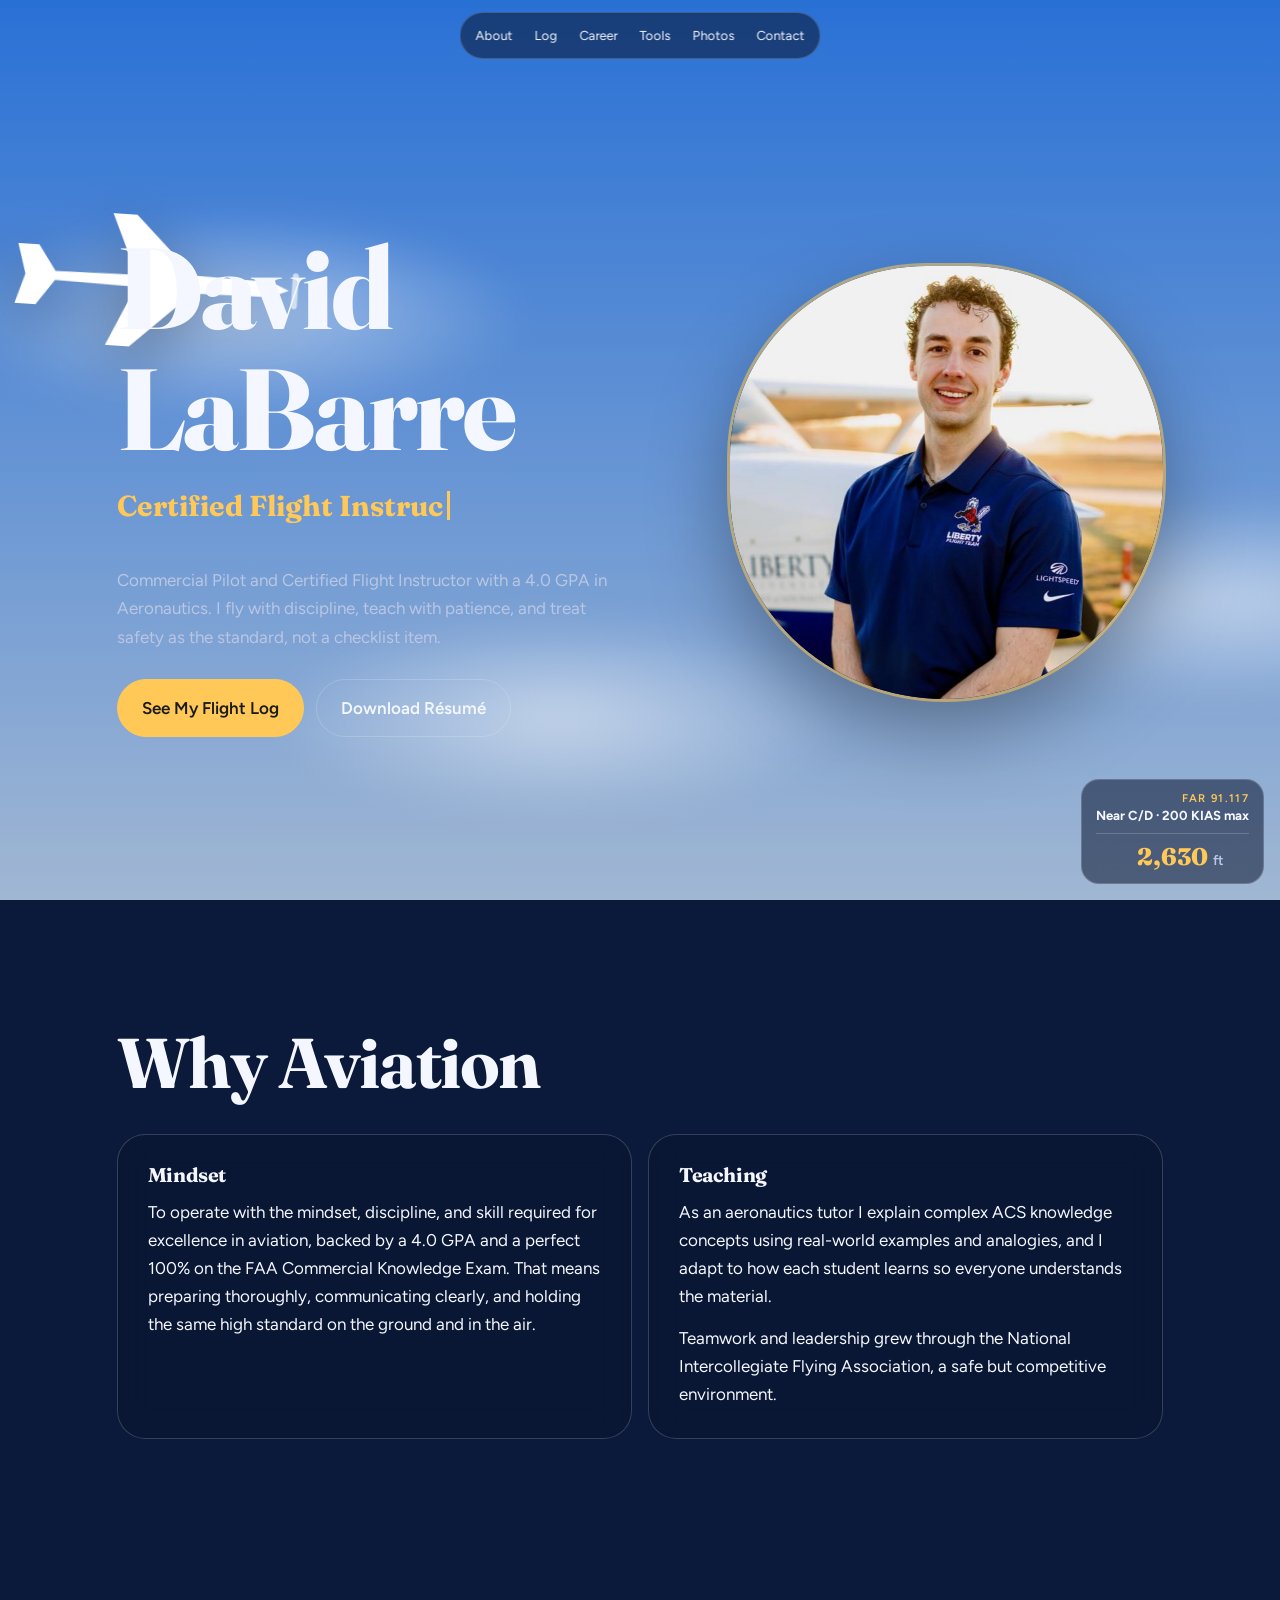
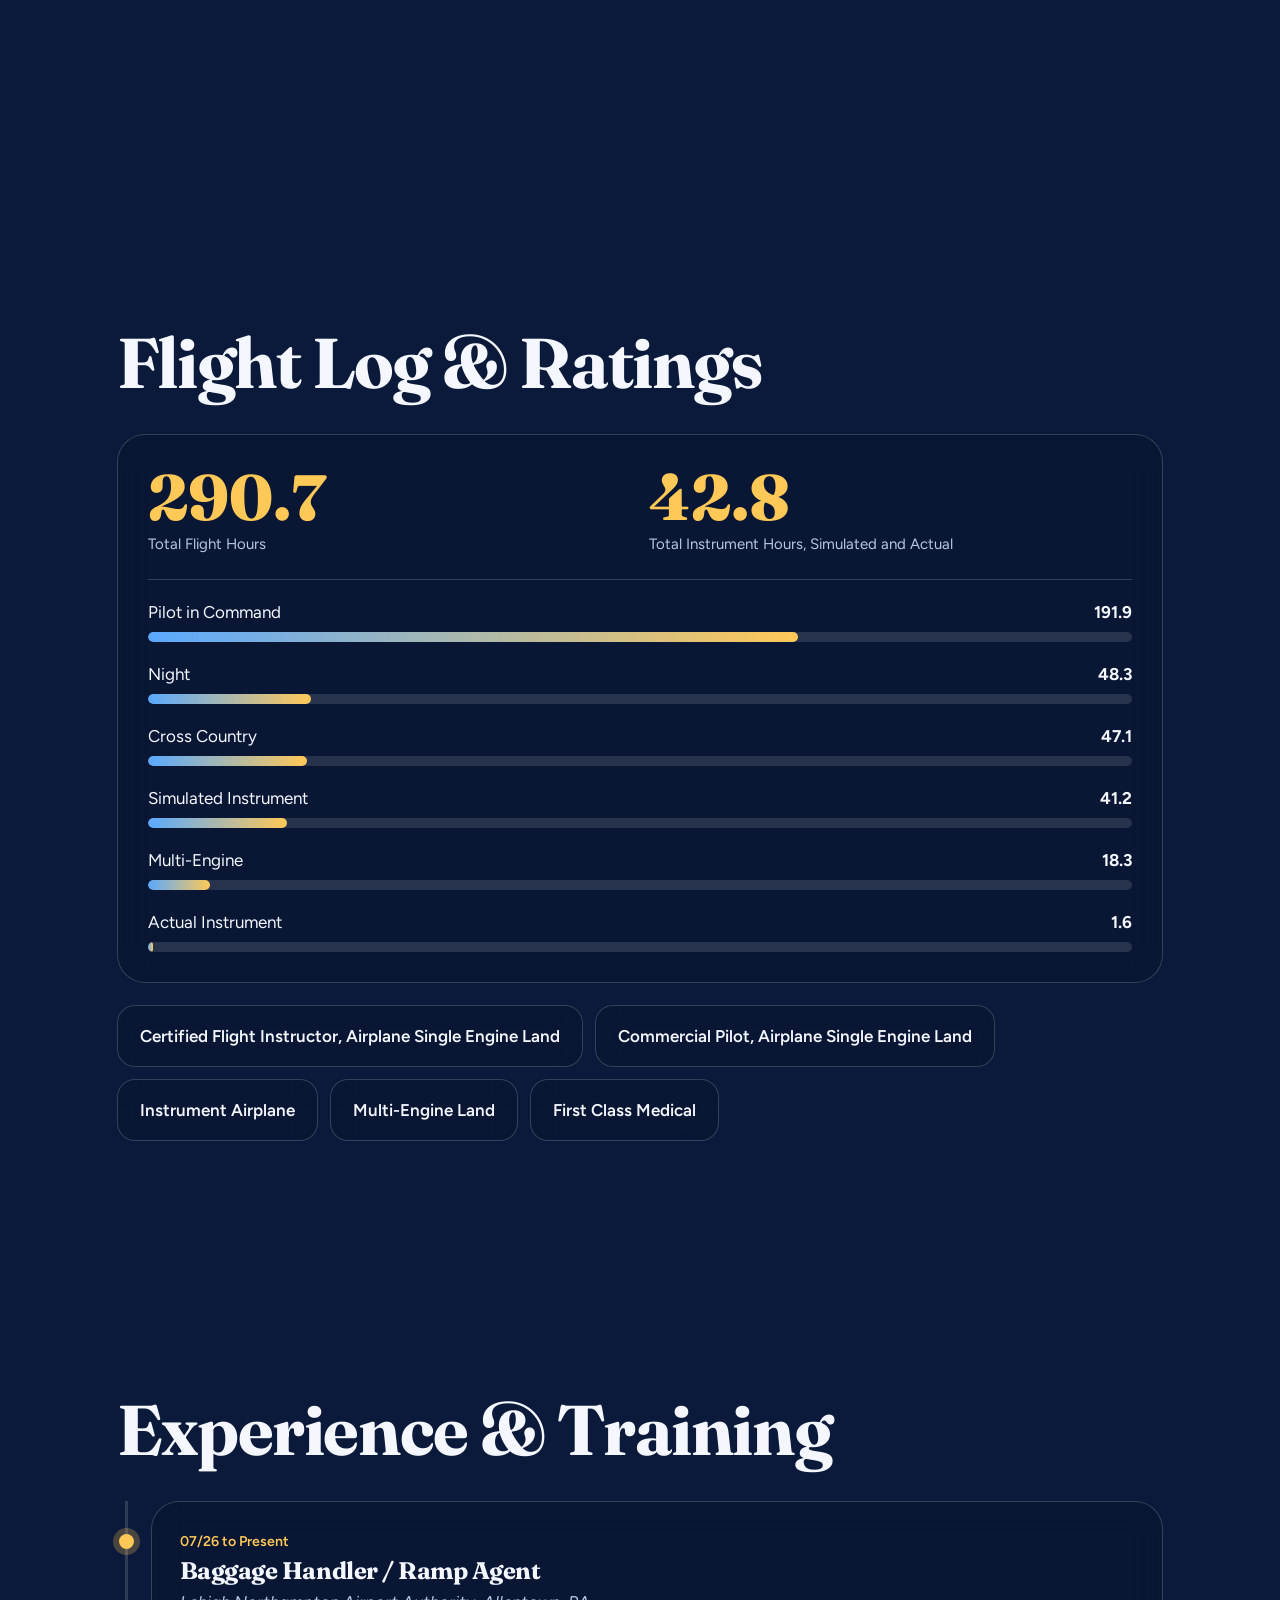
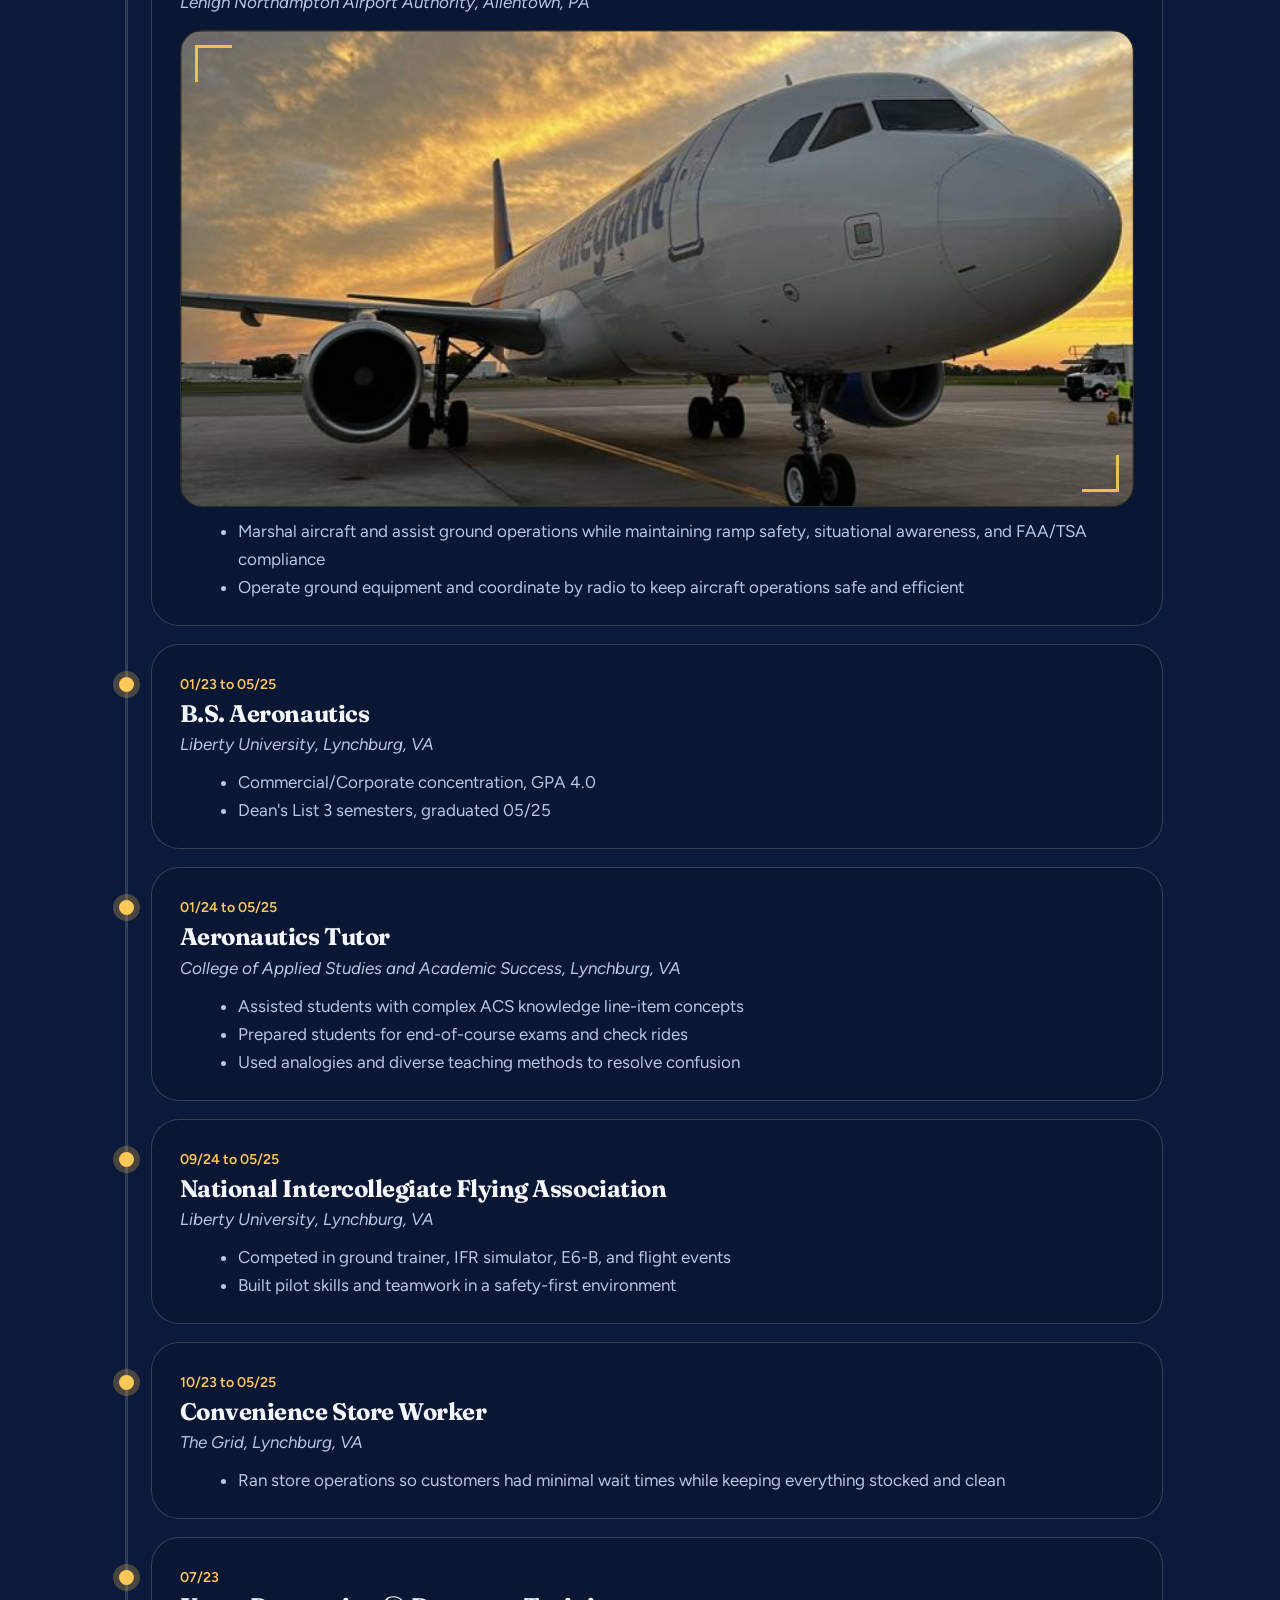
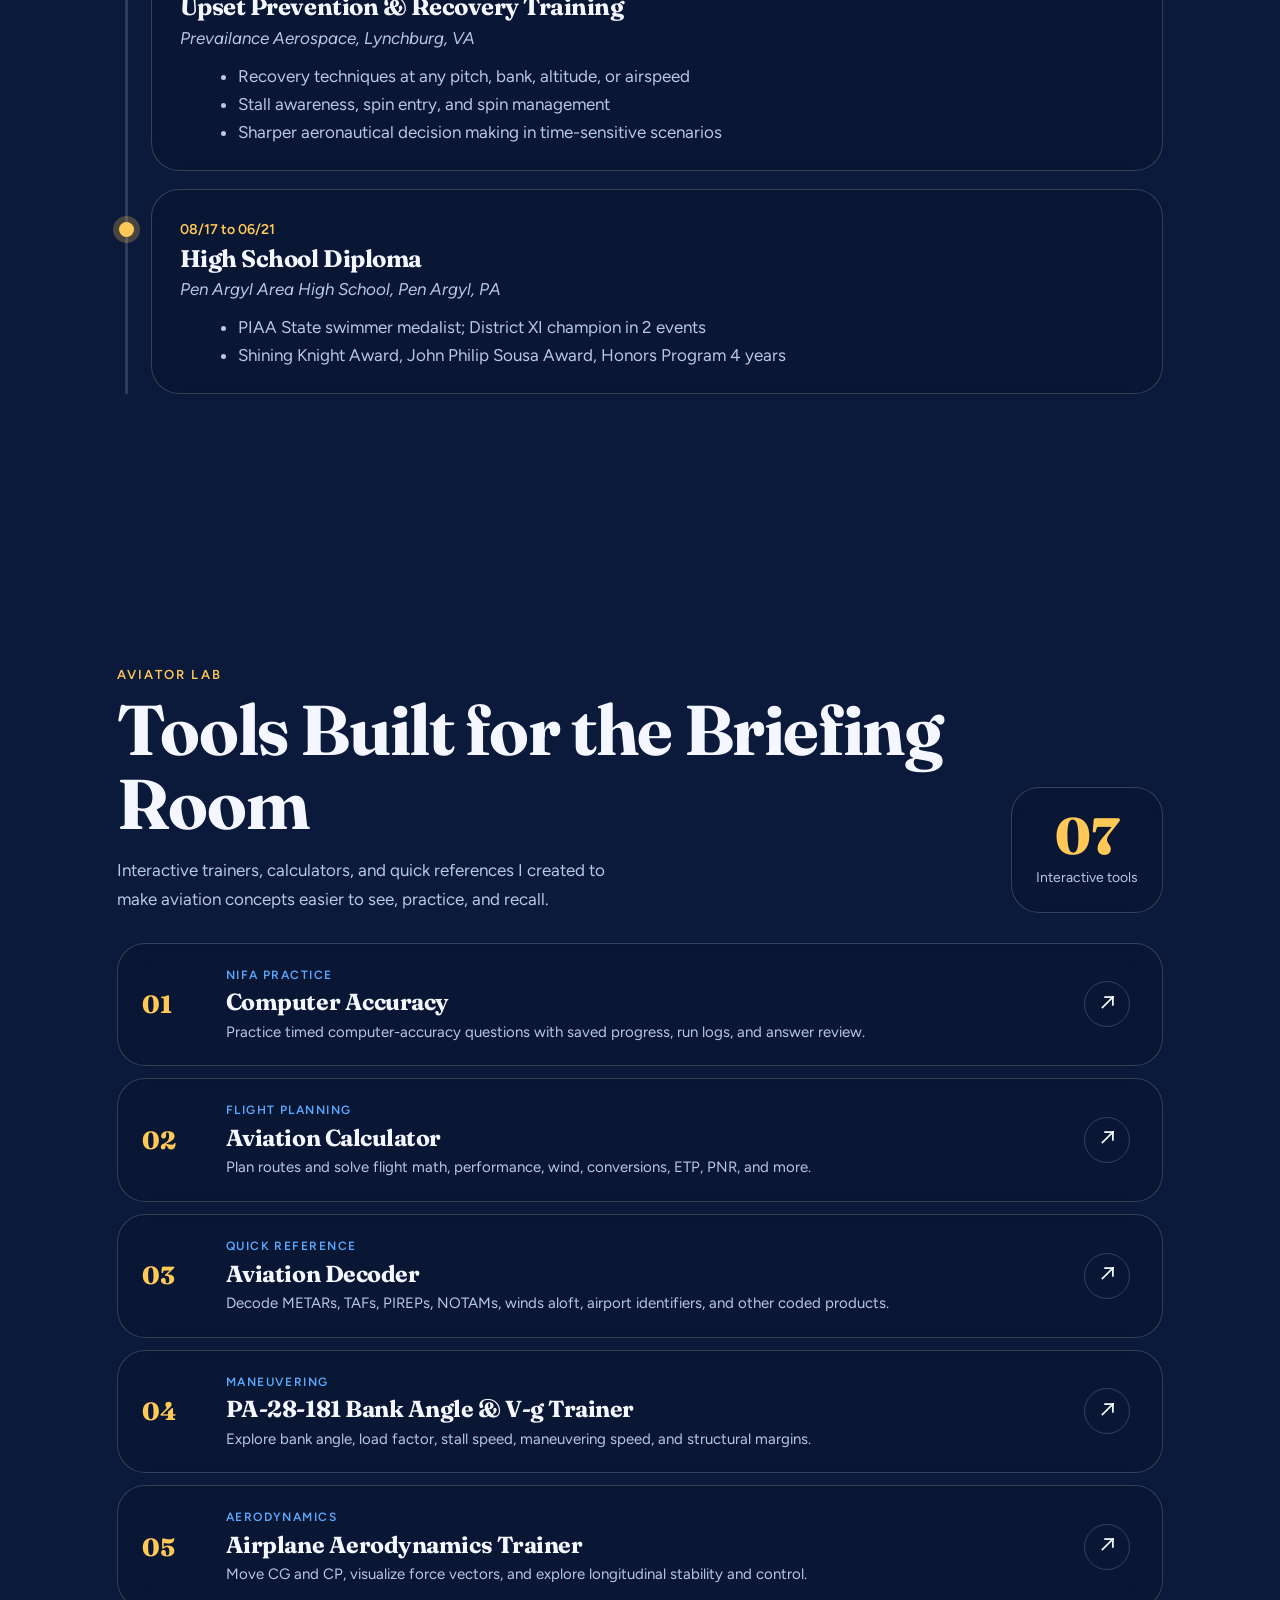
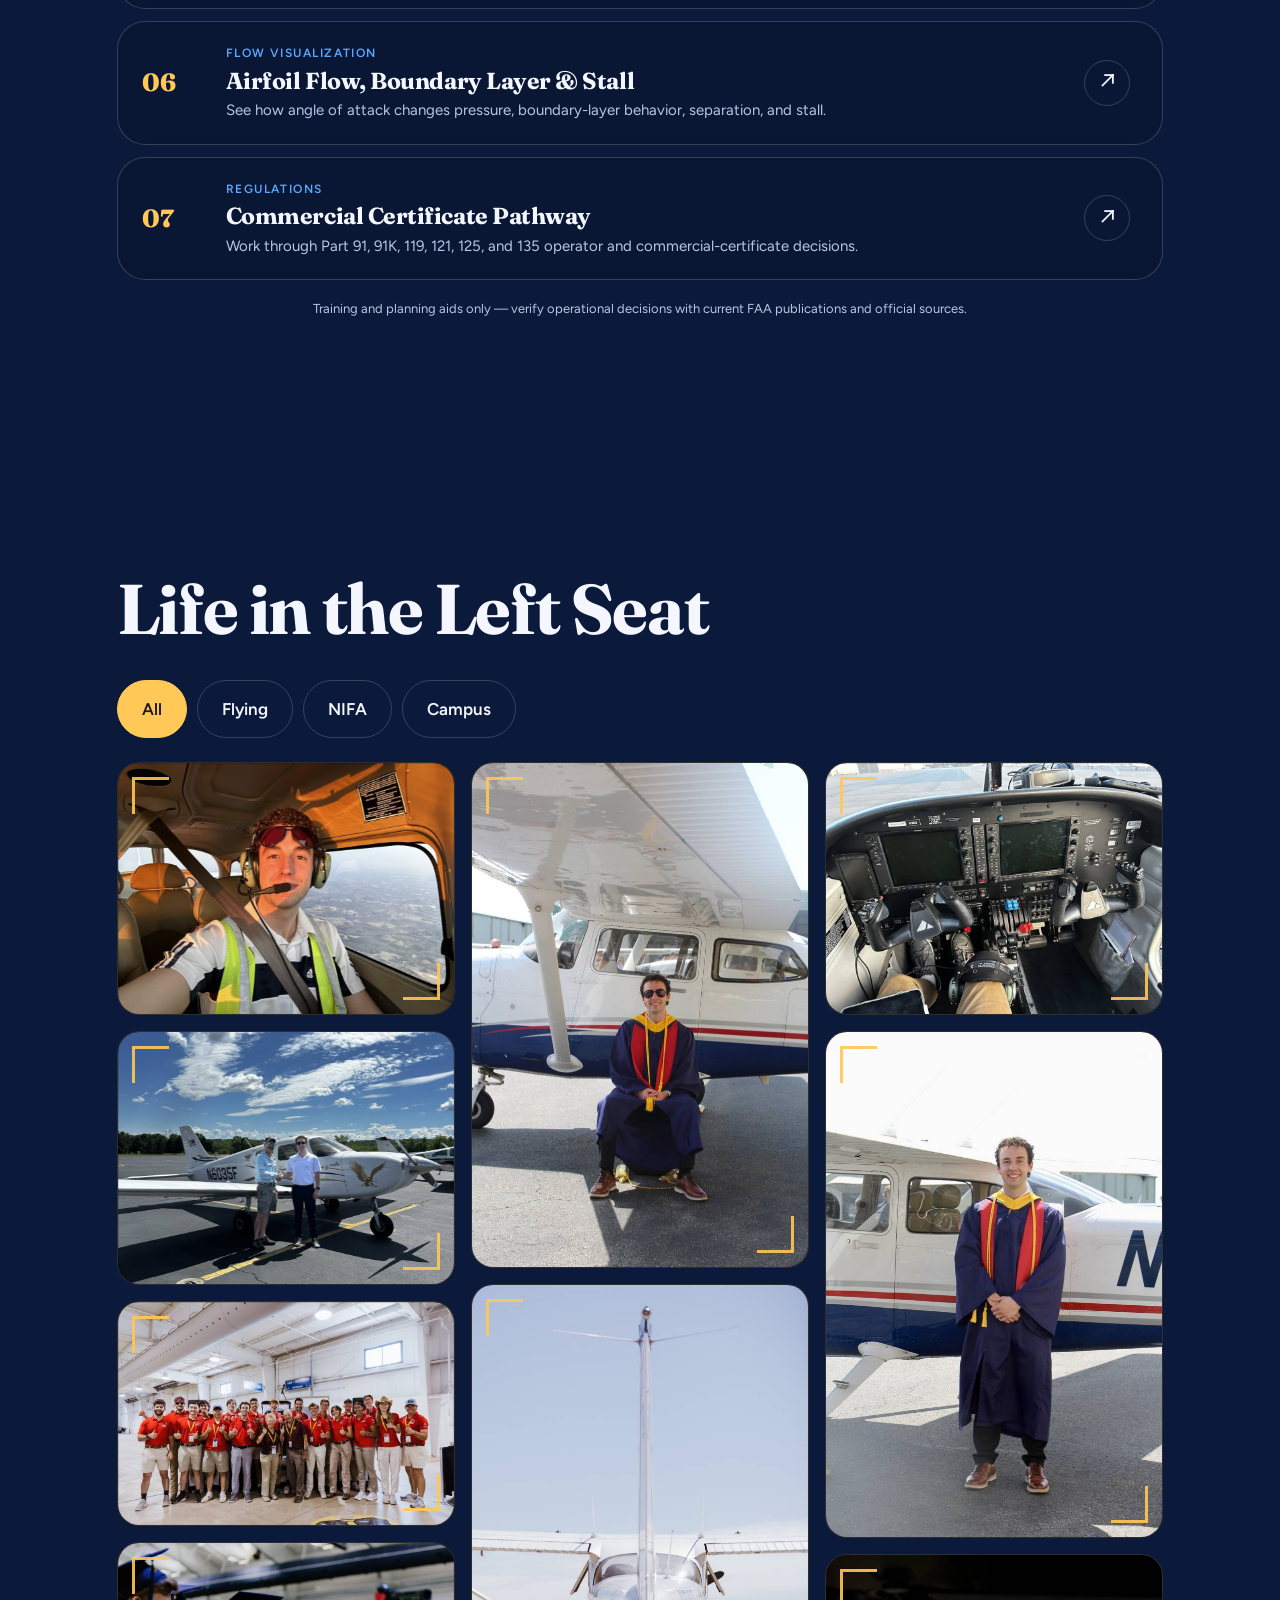
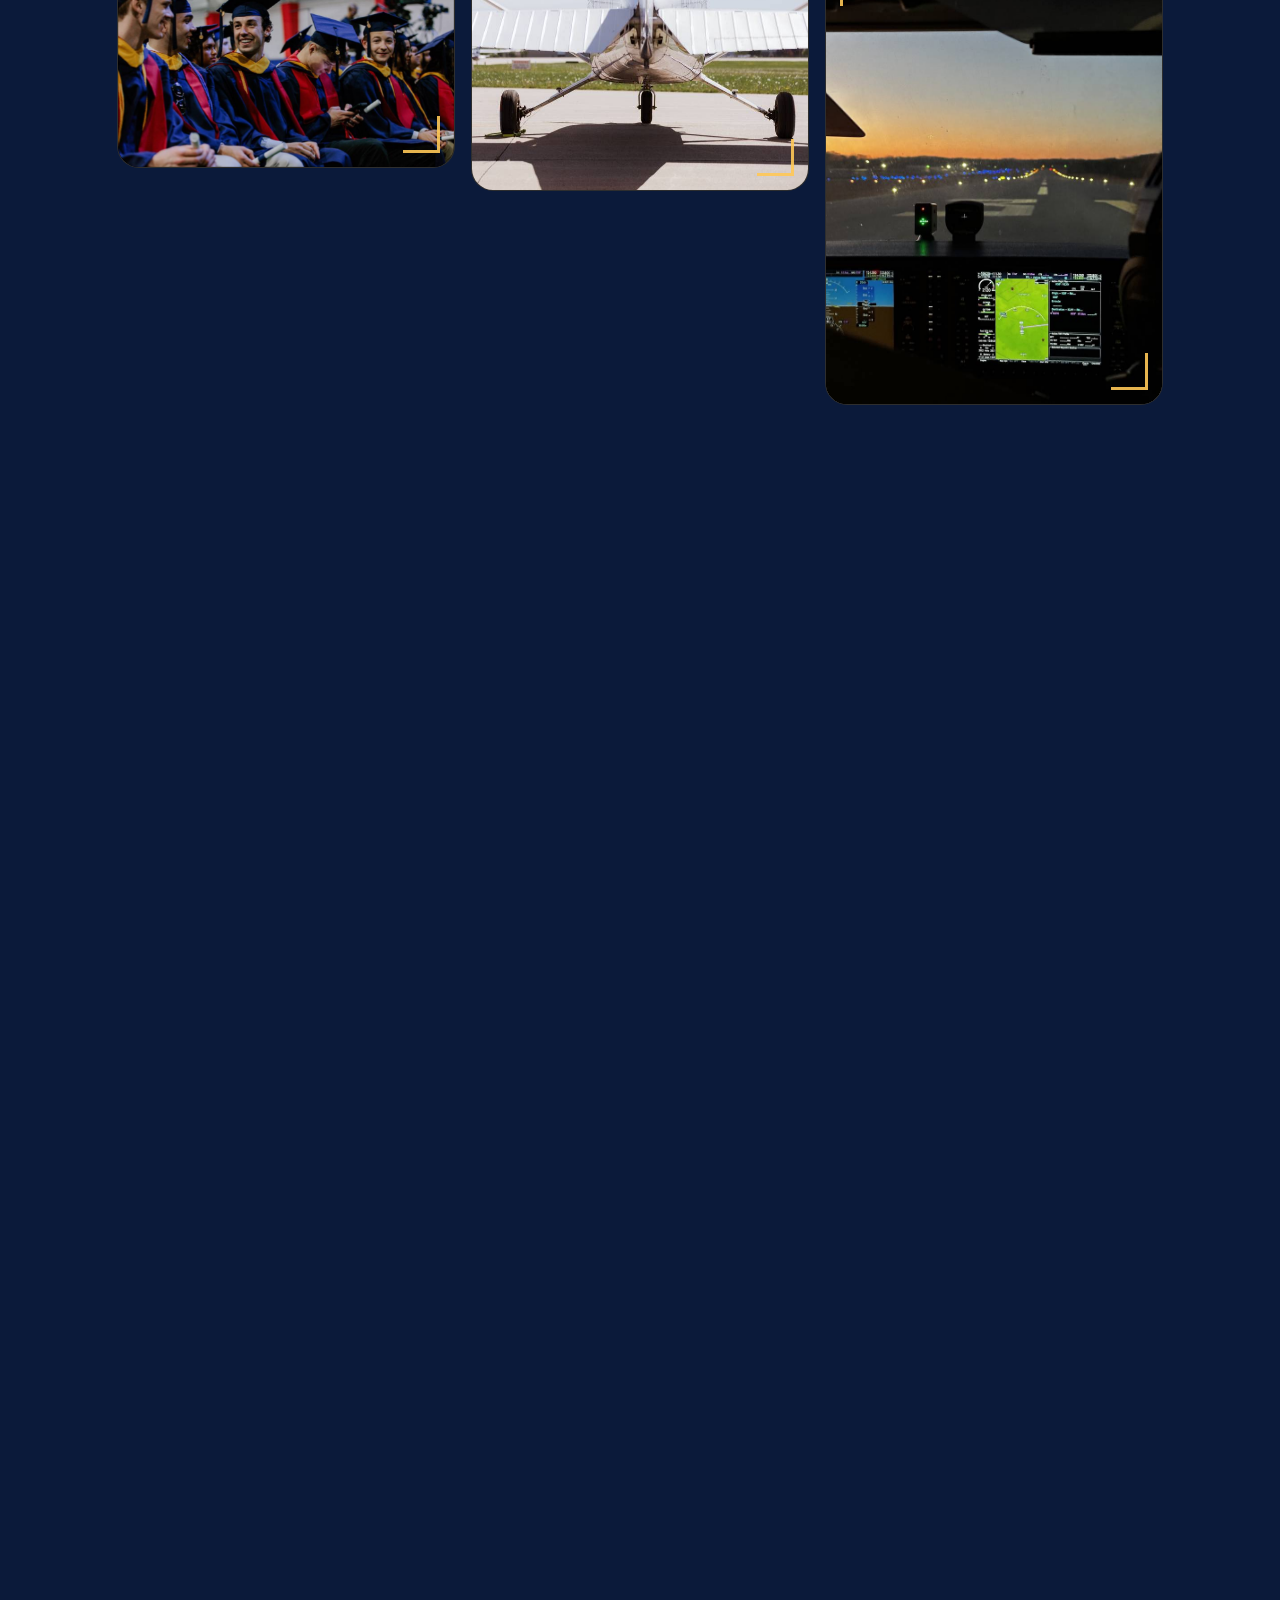
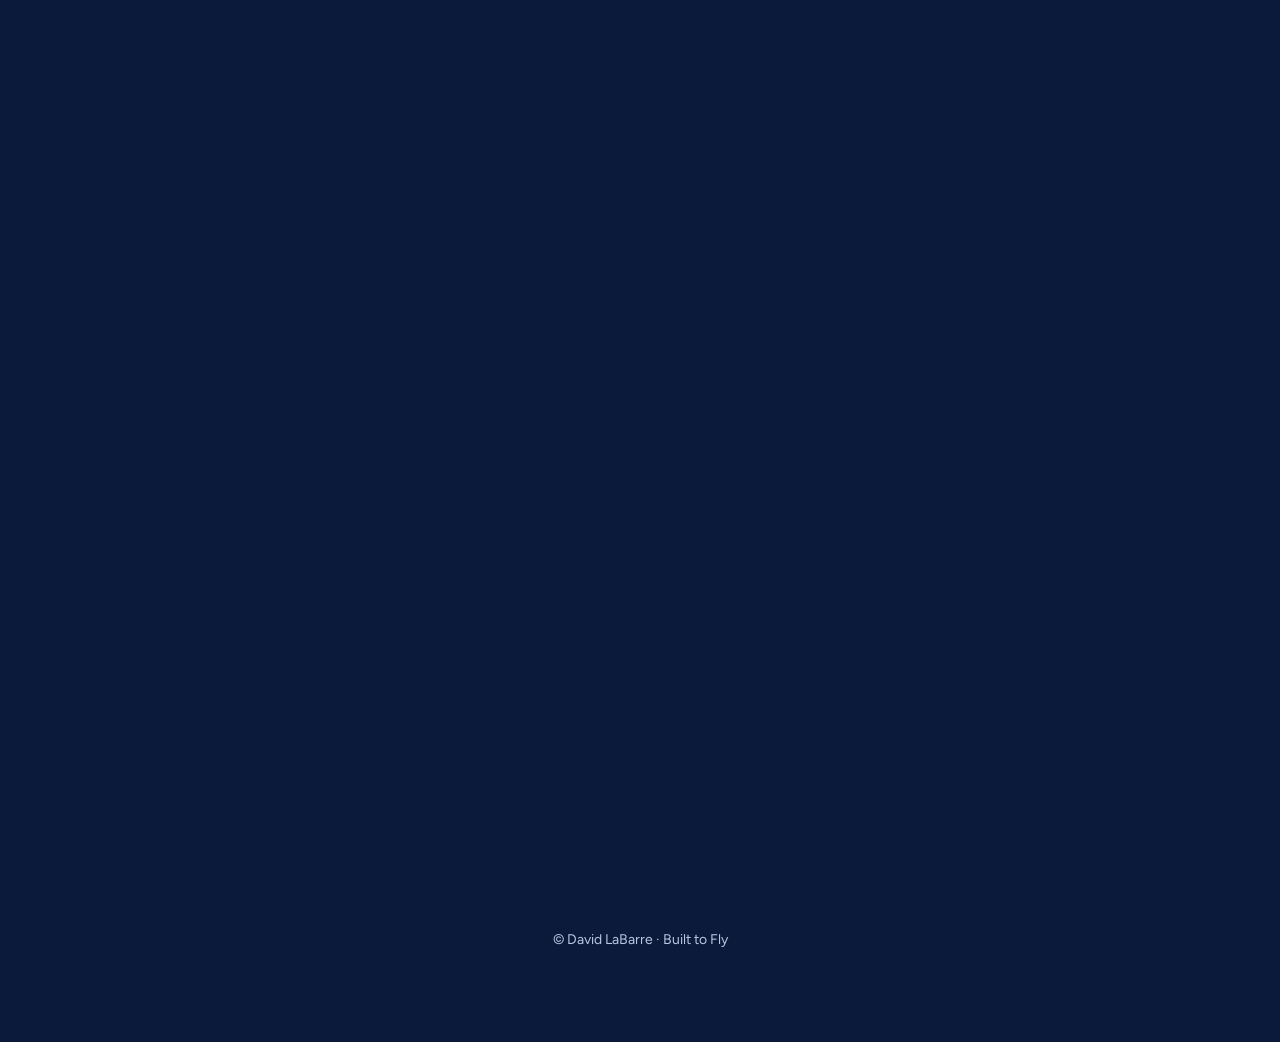
==== index.html @ 4e95bdd0 "Restore the complete embedded photo gallery" ====
<!DOCTYPE html>
<html lang="en"><head><meta charset="utf-8">
<meta name="viewport" content="width=device-width, initial-scale=1, viewport-fit=cover">
<meta name="description" content="David LaBarre is a certified flight instructor, commercial pilot, and aeronautics tutor.">
<meta name="theme-color" content="#0b1a3a">
<meta name="apple-mobile-web-app-capable" content="yes">
<meta name="apple-mobile-web-app-status-bar-style" content="black-translucent">
<meta name="apple-mobile-web-app-title" content="David LaBarre">
<title>David LaBarre · Pilot &amp; Flight Instructor</title>
<script>if('scrollRestoration'in history)history.scrollRestoration='manual';const resetPageScroll=()=>{const r=document.documentElement,p=r.style.scrollBehavior;r.style.scrollBehavior='auto';scrollTo(0,0);requestAnimationFrame(()=>r.style.scrollBehavior=p)};resetPageScroll();addEventListener('pageshow',resetPageScroll)</script>
<link rel="icon" type="image/svg+xml" href="assets/icons/icon.svg">
<link rel="icon" type="image/png" sizes="32x32" href="assets/icons/favicon-32.png">
<link rel="apple-touch-icon" sizes="180x180" href="assets/icons/apple-touch-icon.png">
<link rel="mask-icon" href="assets/icons/safari-pinned-tab.svg" color="#0b1a3a">
<link rel="manifest" href="site.webmanifest">
<link rel="preconnect" href="https://fonts.googleapis.com"><link rel="preconnect" href="https://fonts.gstatic.com" crossorigin>
<link href="https://fonts.googleapis.com/css2?family=Fraunces:opsz,wght@9..144,400;9..144,600;9..144,800&family=Figtree:wght@400;500;600&display=swap" rel="stylesheet">
<style>
:root{--ink:#f4f7ff;--mute:#b9c6e4;--card:rgba(10,20,48,.55);--line:rgba(255,255,255,.18);--gold:#ffc857;--red:#ff5d5d;--blue:#5aa9ff;
box-sizing:border-box;padding-top:env(safe-area-inset-top,0px);padding-bottom:env(safe-area-inset-bottom,0px)}
:root:not([data-theme="light"]){color-scheme:dark}
@media(prefers-color-scheme:dark){:root:not([data-theme="light"]){--card:rgba(8,16,40,.6)}}
:root[data-theme="dark"]{--card:rgba(8,16,40,.6)}
html,body{overflow-x:hidden;overflow-x:clip;max-width:100%;overscroll-behavior-x:none}
html{scroll-padding-top:env(safe-area-inset-top,0px);scroll-behavior:smooth}
*{box-sizing:border-box;margin:0}
body{background:#0b1a3a;color:var(--ink);font:400 17px/1.65 Figtree,system-ui,sans-serif;overflow-x:hidden}
h1,h2,h3{font-family:Fraunces,Georgia,serif;line-height:1.05;letter-spacing:-.02em}
#sky,#stars,#fx{position:fixed;inset:0 0 auto;width:100%;height:100vh;height:100lvh;pointer-events:none;transform:translateZ(0);backface-visibility:hidden}
#sky{z-index:0;overflow:hidden;background:#0b1a3a;contain:paint}
#sky span{position:absolute;inset:-2px;opacity:0;will-change:opacity;transform:translateZ(0)}
#sky span:first-child{opacity:1}
#sky .sky-0{background:linear-gradient(180deg,rgb(70,120,200) 0%,rgb(255,168,110) 100%)}
#sky .sky-1{background:linear-gradient(180deg,rgb(30,110,220) 0%,rgb(120,190,255) 100%)}
#sky .sky-2{background:linear-gradient(180deg,rgb(90,60,150) 0%,rgb(255,130,90) 100%)}
#sky .sky-3{background:linear-gradient(180deg,rgb(4,8,26) 0%,rgb(12,20,52) 100%)}
#stars{z-index:0;opacity:0;will-change:opacity;background-image:radial-gradient(1.5px 1.5px at 10% 20%,#fff,transparent),radial-gradient(1px 1px at 30% 70%,#fff,transparent),radial-gradient(1.5px 1.5px at 55% 15%,#fff,transparent),radial-gradient(1px 1px at 75% 55%,#fff,transparent),radial-gradient(2px 2px at 90% 25%,#fff,transparent),radial-gradient(1px 1px at 20% 90%,#fff,transparent),radial-gradient(1px 1px at 65% 85%,#fff,transparent);background-size:420px 420px}
#fx{overflow:hidden;z-index:1}
.cloud{position:absolute;pointer-events:none;width:46vw;height:16vw;border-radius:50%;background:radial-gradient(closest-side,rgba(255,255,255,.5),transparent);filter:blur(18px);will-change:transform}
.plane{position:absolute;left:0;top:0;pointer-events:none;visibility:hidden;will-change:transform}
#fx.ready .plane{visibility:visible}
.plane svg{display:block;width:100%;height:auto;fill:#fff;filter:drop-shadow(0 20px 30px rgba(0,0,0,.35))}
.plane i{position:absolute;right:88%;top:47%;height:3px;width:60%;background:linear-gradient(90deg,transparent,rgba(255,255,255,.7));border-radius:3px}
main,header,footer{position:relative;z-index:3}
.cloud{width:min(46vw,600px)}
section{min-height:100vh;padding:14vh 6vw;max-width:1200px;margin:auto}
.glass{background:var(--card);backdrop-filter:blur(14px);-webkit-backdrop-filter:blur(14px);border:1px solid var(--line);border-radius:28px}
nav{position:fixed;top:calc(12px + env(safe-area-inset-top,0px));left:50%;transform:translateX(-50%);z-index:20;display:flex;gap:0;padding:4px;border-radius:99px;max-width:94vw;overflow-x:auto}
nav a{color:var(--ink);text-decoration:none;font-size:13px;padding:8px 11px;border-radius:99px;white-space:nowrap;transition:background .3s}
nav a:hover,nav a.on{background:rgba(255,255,255,.2)}
a:focus-visible,button:focus-visible{outline:3px solid var(--gold);outline-offset:3px}
#hero{min-height:100vh;min-height:100svh;padding-top:0;padding-bottom:0}.hp{position:relative;min-height:100vh;min-height:100svh;display:grid;grid-template-columns:1.3fr 1fr;gap:4vw;align-items:center;padding-top:calc(64px + env(safe-area-inset-top,0px))}
#hero h1{font-size:clamp(3.2rem,9vw,7.5rem);font-weight:800}
#hero h1 span{display:inline-block;transform:translateY(110%) rotate(6deg);opacity:0;animation:up .9s cubic-bezier(.2,.9,.2,1) forwards}
@keyframes up{to{transform:none;opacity:1}}
.role{font:600 clamp(1.2rem,2.6vw,1.8rem)/1.3 Fraunces,serif;color:var(--gold);margin:18px 0 10px;min-height:2.4em}
.role b::after{content:"";display:inline-block;width:3px;height:1em;background:var(--gold);margin-left:4px;vertical-align:-.12em;animation:bl 1s steps(1) infinite}
@keyframes bl{50%{opacity:0}}
.lede{color:var(--mute);max-width:46ch}
.btns{display:flex;gap:12px;margin-top:28px;flex-wrap:wrap}
.btn{padding:14px 24px;border-radius:99px;border:1px solid var(--line);color:var(--ink);text-decoration:none;font-weight:600;background:transparent;font:inherit;font-weight:600;cursor:pointer;transition:transform .3s,background .3s}
.btn.p{background:var(--gold);color:#1a1a1a;border-color:var(--gold)}
.btn:hover{transform:translateY(-3px) scale(1.03)}
.gauge{position:relative;aspect-ratio:1;border-radius:50%;box-shadow:0 0 0 3px rgba(255,200,87,.55),0 30px 80px rgba(0,0,0,.35);will-change:transform,border-radius,opacity}
.gauge>div{width:100%;height:100%;border-radius:inherit;overflow:hidden;background:#0b1a3a;animation:pop 1.4s cubic-bezier(.2,.9,.2,1) both .3s}
@keyframes pop{from{transform:scale(.4);opacity:0}}
.gauge img{width:100%;height:100%;object-fit:cover;object-position:50% 20%;will-change:transform}
@keyframes spin{to{transform:rotate(360deg)}}
.pill{position:absolute;padding:8px 14px;font-size:14px;font-weight:600;border-radius:99px;animation:bob 4s ease-in-out infinite}
@keyframes bob{50%{translate:0 -10px}}
h2{font-size:clamp(2.2rem,6vw,4.4rem);margin-bottom:34px}
.stats{display:grid;grid-template-columns:repeat(auto-fit,minmax(200px,1fr));gap:16px;margin-bottom:26px}
.stat{padding:26px}.stat b{font:800 3rem/1 Fraunces,serif;display:block;color:var(--gold)}.stat span{color:var(--mute);font-size:15px}
.about{display:grid;grid-template-columns:1fr 1fr;gap:16px}
.about .glass{padding:30px}.about p+p{margin-top:14px}
.bars{padding:30px;display:grid;gap:18px}
.tot{display:grid;grid-template-columns:repeat(auto-fit,minmax(150px,1fr));gap:18px;padding-bottom:22px;border-bottom:1px solid var(--line)}.tot b{display:block;font:800 clamp(2.6rem,8vw,4rem)/1 Fraunces,serif;color:var(--gold)}.tot span{color:var(--mute);font-size:15px}
.bar div:first-child{display:flex;justify-content:space-between;margin-bottom:6px}
.bar em{display:block;height:10px;border-radius:9px;background:rgba(255,255,255,.12);overflow:hidden}
.bar em i{display:block;height:100%;width:0;border-radius:9px;background:linear-gradient(90deg,var(--blue),var(--gold));transition:width 1.6s cubic-bezier(.2,.8,.2,1)}
.chips{display:flex;flex-wrap:wrap;gap:12px;margin-top:22px}
.chip{padding:16px 22px;border-radius:18px;font-weight:600;transition:transform .4s}
.chip:hover{transform:translateY(-6px) rotate(-1.5deg)}
.tl{position:relative;padding-left:34px}
.tl::before{content:"";position:absolute;left:8px;top:0;bottom:0;width:3px;background:rgba(255,255,255,.15)}
.tl u{position:absolute;left:8px;top:0;width:3px;height:0;background:linear-gradient(var(--blue),var(--gold));text-decoration:none}
.item{position:relative;padding:24px 28px;margin-bottom:18px}
.item::before{content:"";position:absolute;left:-33px;top:32px;width:15px;height:15px;border-radius:50%;background:var(--gold);box-shadow:0 0 0 6px rgba(255,200,87,.25)}
.item small{color:var(--gold);font-weight:600}.item h3{font-size:1.5rem;margin:4px 0}.item i{color:var(--mute)}
.item ul{margin:10px 0 0 18px;color:var(--mute)}
.ph::before,.ph::after{content:"";position:absolute;width:34px;height:34px;z-index:2;border:3px solid var(--gold);transition:.4s;opacity:.9}
.ph::before{left:14px;top:14px;border-right:0;border-bottom:0}.ph::after{right:14px;bottom:14px;border-left:0;border-top:0}
.ph:hover::before,.ph:hover::after{width:calc(100% - 28px);height:calc(100% - 28px)}
.ph span{position:absolute;left:18px;bottom:18px;z-index:3;padding:6px 14px;border-radius:99px;background:rgba(0,0,0,.55);backdrop-filter:blur(8px);font-size:14px;font-weight:600}
.filters{display:flex;gap:10px;flex-wrap:wrap;margin-bottom:24px}.btn.on{background:var(--gold);color:#1a1a1a;border-color:var(--gold)}
.tools-head{display:grid;grid-template-columns:minmax(0,1fr) auto;gap:28px;align-items:end;margin-bottom:30px}
.tools-head h2{margin:7px 0 16px}.eyebrow{color:var(--gold);font-size:13px;font-weight:600;letter-spacing:.16em;text-transform:uppercase}
.tools-count{min-width:150px;padding:22px 24px;text-align:center}.tools-count b{display:block;font:800 3.2rem/1 Fraunces,serif;color:var(--gold)}.tools-count span{color:var(--mute);font-size:14px}
.tool-list{display:grid;gap:12px}.tool-card{position:relative;display:grid;grid-template-columns:64px minmax(0,1fr) 54px;gap:20px;align-items:center;width:100%;padding:22px 24px;overflow:hidden;color:var(--ink);font:inherit;text-align:left;cursor:pointer;transition:transform .35s,background .35s,border-color .35s}
.tool-card::before{content:"";position:absolute;inset:0;background:linear-gradient(100deg,rgba(90,169,255,.14),rgba(255,200,87,.11),transparent 70%);transform:translateX(-105%);transition:transform .55s cubic-bezier(.2,.8,.2,1)}
.tool-card>*{position:relative;z-index:1}.tool-card:hover{transform:translateX(8px);border-color:rgba(255,200,87,.55);background:rgba(10,20,48,.72)}.tool-card:hover::before{transform:none}
.tool-no{font:800 1.55rem/1 Fraunces,serif;color:var(--gold)}.tool-copy small{display:block;margin-bottom:5px;color:var(--blue);font-size:12px;font-weight:600;letter-spacing:.12em;text-transform:uppercase}.tool-copy h3{font-size:1.45rem;margin-bottom:6px}.tool-copy p{max-width:72ch;color:var(--mute);font-size:15px;line-height:1.5}
.tool-launch{display:grid;place-items:center;width:46px;height:46px;border:1px solid var(--line);border-radius:50%;font-size:24px;transition:transform .35s,background .35s}.tool-card:hover .tool-launch{transform:rotate(-12deg) scale(1.08);background:var(--gold);color:#182038}
.tools-note{margin-top:18px;color:var(--mute);font-size:13px;text-align:center}
body.tool-open{overflow:hidden}.tool-viewer{position:fixed;inset:0;z-index:100;display:grid;place-items:center;padding:clamp(8px,2vw,24px);background:rgba(2,6,18,.8);backdrop-filter:blur(18px);-webkit-backdrop-filter:blur(18px);opacity:0;visibility:hidden;transition:opacity .35s,visibility .35s}
.tool-viewer.on{opacity:1;visibility:visible}.tool-shell{display:grid;grid-template-rows:auto 1fr;width:100%;height:100%;max-width:1600px;overflow:hidden;background:#071126;border:1px solid rgba(255,255,255,.22);border-radius:26px;box-shadow:0 35px 100px rgba(0,0,0,.55);transform:translateY(28px) scale(.975);transition:transform .45s cubic-bezier(.2,.85,.2,1)}.tool-viewer.on .tool-shell{transform:none}
.tool-bar{display:flex;align-items:center;justify-content:space-between;gap:24px;padding:14px 18px 14px 22px;border-bottom:1px solid var(--line);background:linear-gradient(90deg,rgba(90,169,255,.12),rgba(255,200,87,.08))}.tool-bar small{display:block;color:var(--gold);font-size:11px;font-weight:600;letter-spacing:.13em;text-transform:uppercase}.tool-bar h2{margin:2px 0 0;font-size:clamp(1.2rem,2.2vw,1.8rem)}
.tool-actions{display:flex;gap:9px;align-items:center;flex:0 0 auto}.tool-actions a,.tool-actions button{padding:10px 15px;border:1px solid var(--line);border-radius:99px;background:rgba(255,255,255,.06);color:var(--ink);font:600 14px/1 Figtree,sans-serif;text-decoration:none;cursor:pointer;transition:background .25s,transform .25s}.tool-actions a{display:inline-flex;align-items:center;gap:7px}.tool-actions a svg{display:block;width:17px;height:17px;fill:none;stroke:currentColor;stroke-width:2.2;stroke-linecap:round;stroke-linejoin:round}.tool-actions a:hover,.tool-actions button:hover{background:rgba(255,255,255,.15);transform:translateY(-2px)}.tool-actions .tool-close{background:var(--gold);border-color:var(--gold);color:#161c2d}
.tool-stage{position:relative;min-height:0;background:#fff}.tool-stage iframe{position:absolute;inset:0;width:100%;height:100%;border:0;background:#fff;opacity:0;transition:opacity .3s}.tool-stage.loaded iframe{opacity:1}.tool-loader{position:absolute;inset:0;display:grid;place-items:center;background:#071126;color:var(--mute);transition:opacity .3s,visibility .3s}.tool-stage.loaded .tool-loader{opacity:0;visibility:hidden}.tool-loader div{text-align:center}.tool-loader i{display:block;width:42px;height:42px;margin:0 auto 14px;border:3px solid rgba(255,255,255,.16);border-top-color:var(--gold);border-radius:50%;animation:spin .8s linear infinite}.tool-loader b{display:block;color:var(--ink);font-family:Fraunces,serif;font-size:1.25rem}
.gal{columns:3 260px;column-gap:16px}
.ph{display:block;position:relative;width:100%;margin:0 0 16px;break-inside:avoid;border-radius:22px;overflow:hidden;cursor:zoom-in;border:1px solid var(--line);padding:0;background:#000;color:#fff;font:inherit;text-align:left}
.ph.hide{display:none}
.ph .fr{position:absolute;inset:0;transform-style:preserve-3d;transition:transform .25s}
.ph img{display:block;position:absolute;inset:0;width:100%;height:100%;object-fit:cover;transition:transform 1.2s}.ph:hover img{transform:scale(1.06)}
.lbn{position:fixed;top:50%;translate:0 -50%;width:48px;height:48px;border-radius:50%;border:1px solid var(--line);background:rgba(255,255,255,.14);color:#fff;font-size:26px;cursor:pointer;z-index:2}#lp{left:10px}#ln{right:10px}
#lb{position:fixed;inset:0;z-index:50;background:rgba(3,8,20,.92);display:none;place-items:center;padding:4vw;cursor:zoom-out}
#lb.on{display:grid}#lb img{max-width:100%;max-height:88vh;border-radius:18px;animation:up .5s forwards;transform:scale(.9);opacity:0}
#hud{position:fixed;right:16px;bottom:calc(16px + env(safe-area-inset-bottom,0px));z-index:20;width:max-content;max-width:min(260px,calc(100vw - 32px));padding:12px 14px;font:600 14px/1.4 Figtree,sans-serif;text-align:right;border-radius:18px;overflow:hidden}
.alt-cue{display:block;padding:0 0 9px;border-bottom:1px solid var(--line);color:var(--ink);text-align:right;text-decoration:none}
.alt-cue:hover strong,.alt-cue:focus-visible strong{color:var(--gold)}
.alt-cue:focus-visible{outline:2px solid var(--gold);outline-offset:4px;border-radius:5px}
.alt-cue small{display:block;color:var(--gold);font-size:.7rem;line-height:1.1;letter-spacing:.12em;text-transform:uppercase}
.alt-cue strong{display:block;margin-top:3px;font-size:.82rem;line-height:1.25;white-space:nowrap;transition:color .25s}
#hud.fact-swap .alt-cue>*{animation:cueIn .38s cubic-bezier(.2,.8,.2,1)}
.alt-readout{display:grid;grid-template-columns:1fr auto 1fr;align-items:baseline;column-gap:5px;padding-top:8px;color:var(--mute)}
.alt-readout b{grid-column:2}.alt-readout span{grid-column:3;justify-self:start}
#hud b{font:800 1.5rem Fraunces,serif;color:var(--gold)}
@keyframes cueIn{from{opacity:0;transform:translateY(5px)}to{opacity:1;transform:none}}
#prog{position:fixed;top:0;left:0;height:4px;width:0;background:linear-gradient(90deg,var(--blue),var(--gold),var(--red));z-index:30}
.contact{text-align:center;padding:60px 30px}.contact h2{margin-bottom:14px}
.contact-grid{display:grid;grid-template-columns:repeat(2,minmax(0,1fr));gap:14px;max-width:760px;margin:30px auto 0;text-align:left}
.contact-method{display:flex;flex-direction:column;gap:4px;padding:20px 22px;border:1px solid var(--line);border-radius:20px;background:rgba(255,255,255,.07)}
a.contact-method{color:var(--ink);text-decoration:none;transition:transform .3s,background .3s}a.contact-method:hover{transform:translateY(-3px);background:rgba(255,255,255,.12)}
.contact-method>span:first-child{color:var(--gold);font-size:13px;font-weight:600;letter-spacing:.08em;text-transform:uppercase}
.contact-value{color:var(--ink);font-weight:600;text-decoration:none;overflow-wrap:anywhere}.contact-value:hover{text-decoration:underline;text-underline-offset:4px}
.phone-actions{display:flex;gap:8px;margin-top:10px}.phone-actions a{padding:7px 14px;border:1px solid var(--line);border-radius:99px;color:var(--ink);text-decoration:none;font-size:14px;font-weight:600}.phone-actions a:hover{background:rgba(255,255,255,.12)}
footer{text-align:center;color:var(--mute);padding:40px 6vw 90px;font-size:14px}
.rv{opacity:0;transform:translateY(50px) scale(.97);transition:opacity 1s,transform 1s cubic-bezier(.2,.8,.2,1)}
.rv.in{opacity:1;transform:none}
@media(max-width:820px){:root{--card:rgba(8,18,44,.86)}.glass{backdrop-filter:none;-webkit-backdrop-filter:none}.cloud{filter:blur(12px)}.hp,.about{grid-template-columns:1fr}.hp{align-content:flex-start;gap:18px;padding-top:calc(70px + env(safe-area-inset-top,0px))}.gauge{max-width:230px;margin:auto}.tools-head{grid-template-columns:1fr}.tools-count{display:none}.tool-card{grid-template-columns:46px minmax(0,1fr) 44px;gap:12px;padding:20px 18px}.gal{columns:2 150px;column-gap:10px}.ph{margin-bottom:10px;border-radius:16px}#hud{display:none}nav{justify-content:center}}
@media(max-width:620px){.contact{padding:44px 18px}.contact-grid{grid-template-columns:1fr}.contact .btns{justify-content:stretch!important}.contact .btn{flex:1 1 100%;text-align:center}}
@media(max-width:560px){.tool-card{grid-template-columns:38px minmax(0,1fr);align-items:start}.tool-no{font-size:1.25rem}.tool-launch{display:none}.tool-copy h3{font-size:1.25rem}.tool-viewer{padding:0}.tool-shell{border:0;border-radius:0}.tool-bar{align-items:flex-start;padding:12px;gap:12px}.tool-bar h2{font-size:1.1rem}.tool-actions a{width:42px;height:42px;padding:0;display:grid;place-items:center}.tool-actions a span{display:none}.tool-actions a svg{width:21px;height:21px}.tool-actions button{padding:10px 13px}.tool-actions .tool-close span{display:none}}
@media(prefers-reduced-motion:reduce){*{animation:none!important;transition:none!important}.rv,#hero h1 span{opacity:1;transform:none}html{scroll-behavior:auto}}
@media print{.plane,.cloud,#sky,#stars,nav,#hud,#prog{display:none}body{background:#fff;color:#000}.glass{background:#fff;border-color:#999}}
</style></head><body>
<div id="prog"></div><div id="sky" aria-hidden="true"><span class="sky-0"></span><span class="sky-1"></span><span class="sky-2"></span><span class="sky-3"></span></div><div id="stars"></div>
<div id="fx"><div class="cloud" style="left:-10vw;top:12vh"></div><div class="cloud" style="left:60vw;top:55vh;width:60vw"></div><div class="cloud" style="left:20vw;top:80vh"></div>
<svg width="0" height="0" style="position:absolute"><symbol id="pl" viewBox="0 0 200 100"><g transform="translate(200 0) scale(-1 1)"><path d="M8 50 L20 45 L72 44 L112 6 L128 6 L110 46 L164 47 L176 30 L190 30 L184 50 L190 70 L176 70 L164 53 L110 54 L128 94 L112 94 L72 56 L20 55Z"/><rect x="2" y="38" width="4" height="24" rx="2" opacity=".6"/></g></symbol></svg>
<div class="plane" data-k="1.1" data-o=".1" data-y="18" data-w="34" data-r="4" data-d="1"><i></i><svg><use href="#pl"/></svg></div>
<div class="plane" data-k="1.5" data-o="-.2" data-y="62" data-w="58" data-r="-6" data-d="-1" style="opacity:.55"><i></i><svg><use href="#pl"/></svg></div>
<div class="plane" data-k="2.3" data-o="-.9" data-y="38" data-w="22" data-r="8" data-d="1" style="opacity:.8"><i></i><svg><use href="#pl"/></svg></div>
<div class="plane" data-k="1.0" data-o="-.4" data-y="78" data-w="80" data-r="-3" data-d="1" style="opacity:.25"><i></i><svg><use href="#pl"/></svg></div>

</div><nav class="glass"><a href="#about">About</a><a href="#log">Log</a><a href="#path">Career</a><a href="#tools">Tools</a><a href="#gallery">Photos</a><a href="#contact">Contact</a></nav>
<main>
<section id="hero"><div class="hp">
<div><h1 aria-label="David LaBarre"><span style="animation-delay:.1s">David</span> <span style="animation-delay:.25s">LaBarre</span></h1>
<p class="role"><b id="role"></b></p>
<p class="lede">Commercial Pilot and Certified Flight Instructor with a 4.0 GPA in Aeronautics. I fly with discipline, teach with patience, and treat safety as the standard, not a checklist item.</p>
<div class="btns"><a class="btn p" href="#log">See My Flight Log</a><a class="btn" href="David-LaBarre-Resume.pdf" download>Download Résumé</a></div></div>
<div class="gauge"><div><img src="[data-uri]" alt="David LaBarre in front of a Liberty University training aircraft"></div></div></div>
</section>

<section id="about"><h2 class="rv">Why Aviation</h2>
<div class="about">
<div class="glass rv"><h3 style="margin-bottom:12px">Mindset</h3><p>To operate with the mindset, discipline, and skill required for excellence in aviation, backed by a 4.0 GPA and a perfect 100% on the FAA Commercial Knowledge Exam. That means preparing thoroughly, communicating clearly, and holding the same high standard on the ground and in the air.</p></div>
<div class="glass rv"><h3 style="margin-bottom:12px">Teaching</h3><p>As an aeronautics tutor I explain complex ACS knowledge concepts using real-world examples and analogies, and I adapt to how each student learns so everyone understands the material.</p><p>Teamwork and leadership grew through the National Intercollegiate Flying Association, a safe but competitive environment.</p></div></div>
</section>

<section id="log"><h2 class="rv">Flight Log &amp; Ratings</h2>
<div class="glass bars rv"><div class="tot"><div><b data-n="290.7">0</b><span>Total Flight Hours</span></div><div><b data-n="42.8">0</b><span>Total Instrument Hours, Simulated and Actual</span></div></div>
<div class="bar" data-v="191.9"><div><span>Pilot in Command</span><b>191.9</b></div><em><i></i></em></div>
<div class="bar" data-v="48.3"><div><span>Night</span><b>48.3</b></div><em><i></i></em></div>
<div class="bar" data-v="47.1"><div><span>Cross Country</span><b>47.1</b></div><em><i></i></em></div>
<div class="bar" data-v="41.2"><div><span>Simulated Instrument</span><b>41.2</b></div><em><i></i></em></div>
<div class="bar" data-v="18.3"><div><span>Multi-Engine</span><b>18.3</b></div><em><i></i></em></div>
<div class="bar" data-v="1.6"><div><span>Actual Instrument</span><b>1.6</b></div><em><i></i></em></div>
</div>
<div class="chips">
<div class="glass chip rv">Certified Flight Instructor, Airplane Single Engine Land</div>
<div class="glass chip rv">Commercial Pilot, Airplane Single Engine Land</div>
<div class="glass chip rv">Instrument Airplane</div>
<div class="glass chip rv">Multi-Engine Land</div>
<div class="glass chip rv">First Class Medical</div></div>
</section>

<section id="path"><h2 class="rv">Experience &amp; Training</h2>
<div class="tl"><u id="tlp"></u>
<div class="glass item rv"><small>07/26 to Present</small><h3>Baggage Handler / Ramp Agent</h3><i>Lehigh Northampton Airport Authority, Allentown, PA</i><button class="ph rv" data-cat="flying" style="aspect-ratio:2/1;margin:14px 0 4px" aria-label="Open ramp photo"><div class="fr"><img src="[data-uri]" alt="Allegiant jet on the ramp at sunset" style="object-position:50% 55%"></div></button><ul><li>Marshal aircraft and assist ground operations while maintaining ramp safety, situational awareness, and FAA/TSA compliance</li><li>Operate ground equipment and coordinate by radio to keep aircraft operations safe and efficient</li></ul></div>
<div class="glass item rv"><small>01/23 to 05/25</small><h3>B.S. Aeronautics</h3><i>Liberty University, Lynchburg, VA</i><ul><li>Commercial/Corporate concentration, GPA 4.0</li><li>Dean's List 3 semesters, graduated 05/25</li></ul></div>
<div class="glass item rv"><small>01/24 to 05/25</small><h3>Aeronautics Tutor</h3><i>College of Applied Studies and Academic Success, Lynchburg, VA</i><ul><li>Assisted students with complex ACS knowledge line-item concepts</li><li>Prepared students for end-of-course exams and check rides</li><li>Used analogies and diverse teaching methods to resolve confusion</li></ul></div>
<div class="glass item rv"><small>09/24 to 05/25</small><h3>National Intercollegiate Flying Association</h3><i>Liberty University, Lynchburg, VA</i><ul><li>Competed in ground trainer, IFR simulator, E6-B, and flight events</li><li>Built pilot skills and teamwork in a safety-first environment</li></ul></div>
<div class="glass item rv"><small>10/23 to 05/25</small><h3>Convenience Store Worker</h3><i>The Grid, Lynchburg, VA</i><ul><li>Ran store operations so customers had minimal wait times while keeping everything stocked and clean</li></ul></div>
<div class="glass item rv"><small>07/23</small><h3>Upset Prevention &amp; Recovery Training</h3><i>Prevailance Aerospace, Lynchburg, VA</i><ul><li>Recovery techniques at any pitch, bank, altitude, or airspeed</li><li>Stall awareness, spin entry, and spin management</li><li>Sharper aeronautical decision making in time-sensitive scenarios</li></ul></div>
<div class="glass item rv"><small>08/17 to 06/21</small><h3>High School Diploma</h3><i>Pen Argyl Area High School, Pen Argyl, PA</i><ul><li>PIAA State swimmer medalist; District XI champion in 2 events</li><li>Shining Knight Award, John Philip Sousa Award, Honors Program 4 years</li></ul></div>
</div></section>

<section id="tools">
<div class="tools-head rv"><div><p class="eyebrow">Aviator Lab</p><h2>Tools Built for the Briefing Room</h2><p class="lede">Interactive trainers, calculators, and quick references I created to make aviation concepts easier to see, practice, and recall.</p></div><div class="glass tools-count"><b>07</b><span>Interactive tools</span></div></div>
<div class="tool-list">
<button class="glass tool-card rv" data-tool-url="https://frenchbear1.github.io/Computer-Accuracy/" data-tool-title="Computer Accuracy" data-tool-type="NIFA practice"><span class="tool-no">01</span><span class="tool-copy"><small>NIFA practice</small><h3>Computer Accuracy</h3><p>Practice timed computer-accuracy questions with saved progress, run logs, and answer review.</p></span><span class="tool-launch" aria-hidden="true">↗</span></button>
<button class="glass tool-card rv" data-tool-url="https://aviation-math.vercel.app/" data-tool-title="Aviation Calculator" data-tool-type="Flight planning"><span class="tool-no">02</span><span class="tool-copy"><small>Flight planning</small><h3>Aviation Calculator</h3><p>Plan routes and solve flight math, performance, wind, conversions, ETP, PNR, and more.</p></span><span class="tool-launch" aria-hidden="true">↗</span></button>
<button class="glass tool-card rv" data-tool-url="https://aviation-decoder.vercel.app/" data-tool-title="Aviation Decoder" data-tool-type="Quick reference"><span class="tool-no">03</span><span class="tool-copy"><small>Quick reference</small><h3>Aviation Decoder</h3><p>Decode METARs, TAFs, PIREPs, NOTAMs, winds aloft, airport identifiers, and other coded products.</p></span><span class="tool-launch" aria-hidden="true">↗</span></button>
<button class="glass tool-card rv" data-tool-url="https://frenchbear1.github.io/pa28-vg-bank-angle-trainer/" data-tool-title="PA-28-181 Bank Angle and V-g Trainer" data-tool-type="Maneuvering"><span class="tool-no">04</span><span class="tool-copy"><small>Maneuvering</small><h3>PA-28-181 Bank Angle &amp; V-g Trainer</h3><p>Explore bank angle, load factor, stall speed, maneuvering speed, and structural margins.</p></span><span class="tool-launch" aria-hidden="true">↗</span></button>
<button class="glass tool-card rv" data-tool-url="https://frenchbear1.github.io/Airplane-Aerodynamics-Trainer/" data-tool-title="Airplane Aerodynamics Trainer" data-tool-type="Aerodynamics"><span class="tool-no">05</span><span class="tool-copy"><small>Aerodynamics</small><h3>Airplane Aerodynamics Trainer</h3><p>Move CG and CP, visualize force vectors, and explore longitudinal stability and control.</p></span><span class="tool-launch" aria-hidden="true">↗</span></button>
<button class="glass tool-card rv" data-tool-url="https://frenchbear1.github.io/Airfoil-Flow/" data-tool-title="Airfoil Flow, Boundary Layer, and Stall" data-tool-type="Flow visualization"><span class="tool-no">06</span><span class="tool-copy"><small>Flow visualization</small><h3>Airfoil Flow, Boundary Layer &amp; Stall</h3><p>See how angle of attack changes pressure, boundary-layer behavior, separation, and stall.</p></span><span class="tool-launch" aria-hidden="true">↗</span></button>
<button class="glass tool-card rv" data-tool-url="https://commerical-certificate-flow-frenchbear1.vercel.app/" data-tool-title="Commercial Certificate Pathway" data-tool-type="Regulations"><span class="tool-no">07</span><span class="tool-copy"><small>Regulations</small><h3>Commercial Certificate Pathway</h3><p>Work through Part 91, 91K, 119, 121, 125, and 135 operator and commercial-certificate decisions.</p></span><span class="tool-launch" aria-hidden="true">↗</span></button>
</div>
<p class="tools-note rv">Training and planning aids only — verify operational decisions with current FAA publications and official sources.</p>
</section>

<section id="gallery"><h2 class="rv">Life in the Left Seat</h2><div class="filters rv"><button class="btn on" data-f="all">All</button><button class="btn" data-f="flying">Flying</button><button class="btn" data-f="nifa">NIFA</button><button class="btn" data-f="campus">Campus</button></div><div class="gal"><button class="ph rv" data-cat="flying" style="aspect-ratio:1000/750" aria-label="Open flying photo"><div class="fr"><img src="[data-uri]" alt="flying photo" loading="lazy"></div></button><button class="ph rv" data-cat="flying" style="aspect-ratio:1000/750" aria-label="Open flying photo"><div class="fr"><img src="[data-uri]" alt="flying photo" loading="lazy"></div></button><button class="ph rv" data-cat="nifa" style="aspect-ratio:1000/667" aria-label="Open nifa photo"><div class="fr"><img src="[data-uri]" alt="nifa photo" loading="lazy"></div></button><button class="ph rv" data-cat="campus" style="aspect-ratio:1000/667" aria-label="Open campus photo"><div class="fr"><img src="[data-uri]" alt="campus photo" loading="lazy"></div></button><button class="ph rv" data-cat="flying" style="aspect-ratio:1000/750" aria-label="Open flying photo"><div class="fr"><img src="[data-uri]" alt="flying photo" loading="lazy"></div></button><button class="ph rv" data-cat="nifa" style="aspect-ratio:1000/667" aria-label="Open nifa photo"><div class="fr"><img src="[data-uri]" alt="nifa photo" loading="lazy"></div></button><button class="ph rv" data-cat="flying" style="aspect-ratio:750/1000" aria-label="Open flying photo"><div class="fr"><img src="[data-uri]" alt="flying photo" loading="lazy"></div></button><button class="ph rv" data-cat="campus" style="aspect-ratio:667/1000" aria-label="Open campus photo"><div class="fr"><img src="[data-uri]" alt="campus photo" loading="lazy"></div></button><button class="ph rv" data-cat="flying" style="aspect-ratio:667/1000" aria-label="Open flying photo"><div class="fr"><img src="[data-uri]" alt="flying photo" loading="lazy"></div></button><button class="ph rv" data-cat="nifa" style="aspect-ratio:667/1000" aria-label="Open nifa photo"><div class="fr"><img src="[data-uri]" alt="nifa photo" loading="lazy"></div></button><button class="ph rv" data-cat="nifa" style="aspect-ratio:1000/750" aria-label="Open nifa photo"><div class="fr"><img src="[data-uri]" alt="nifa photo" loading="lazy"></div></button><button class="ph rv" data-cat="campus" style="aspect-ratio:731/1000" aria-label="Open campus photo"><div class="fr"><img src="[data-uri]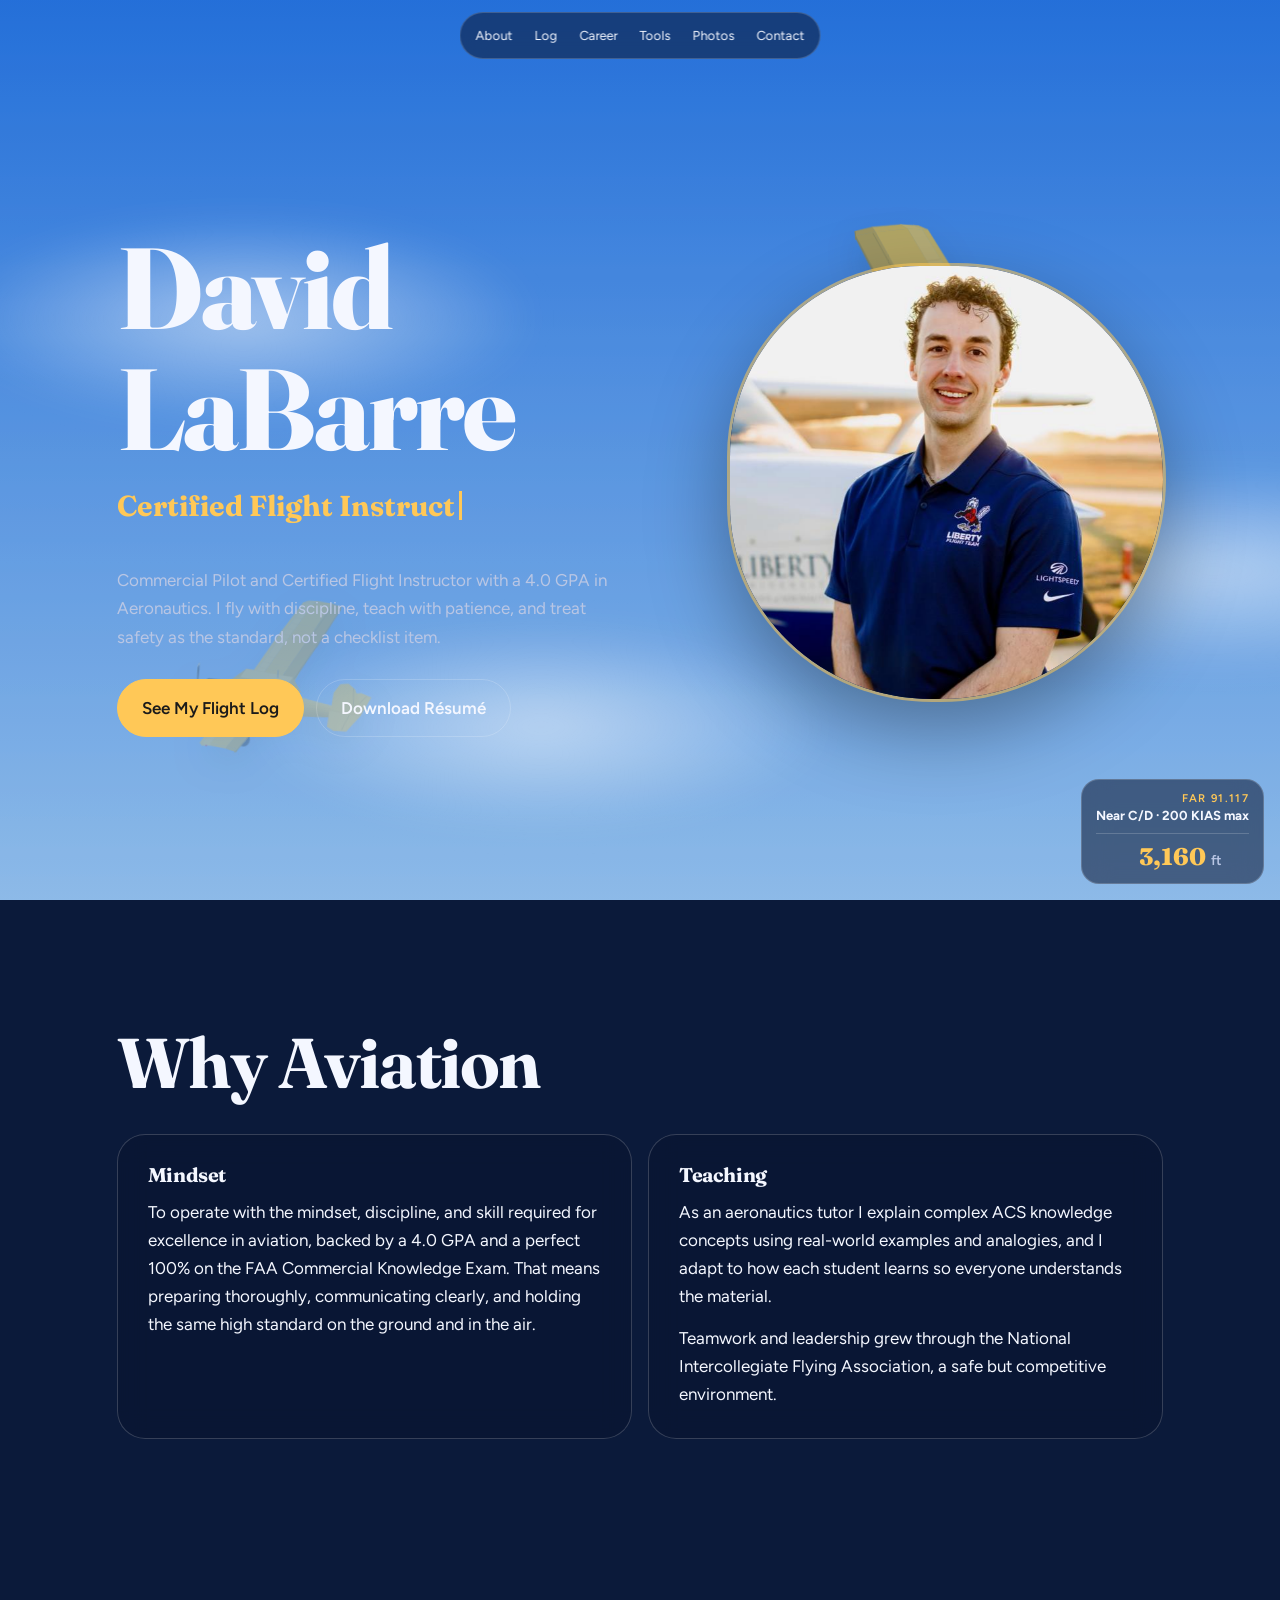
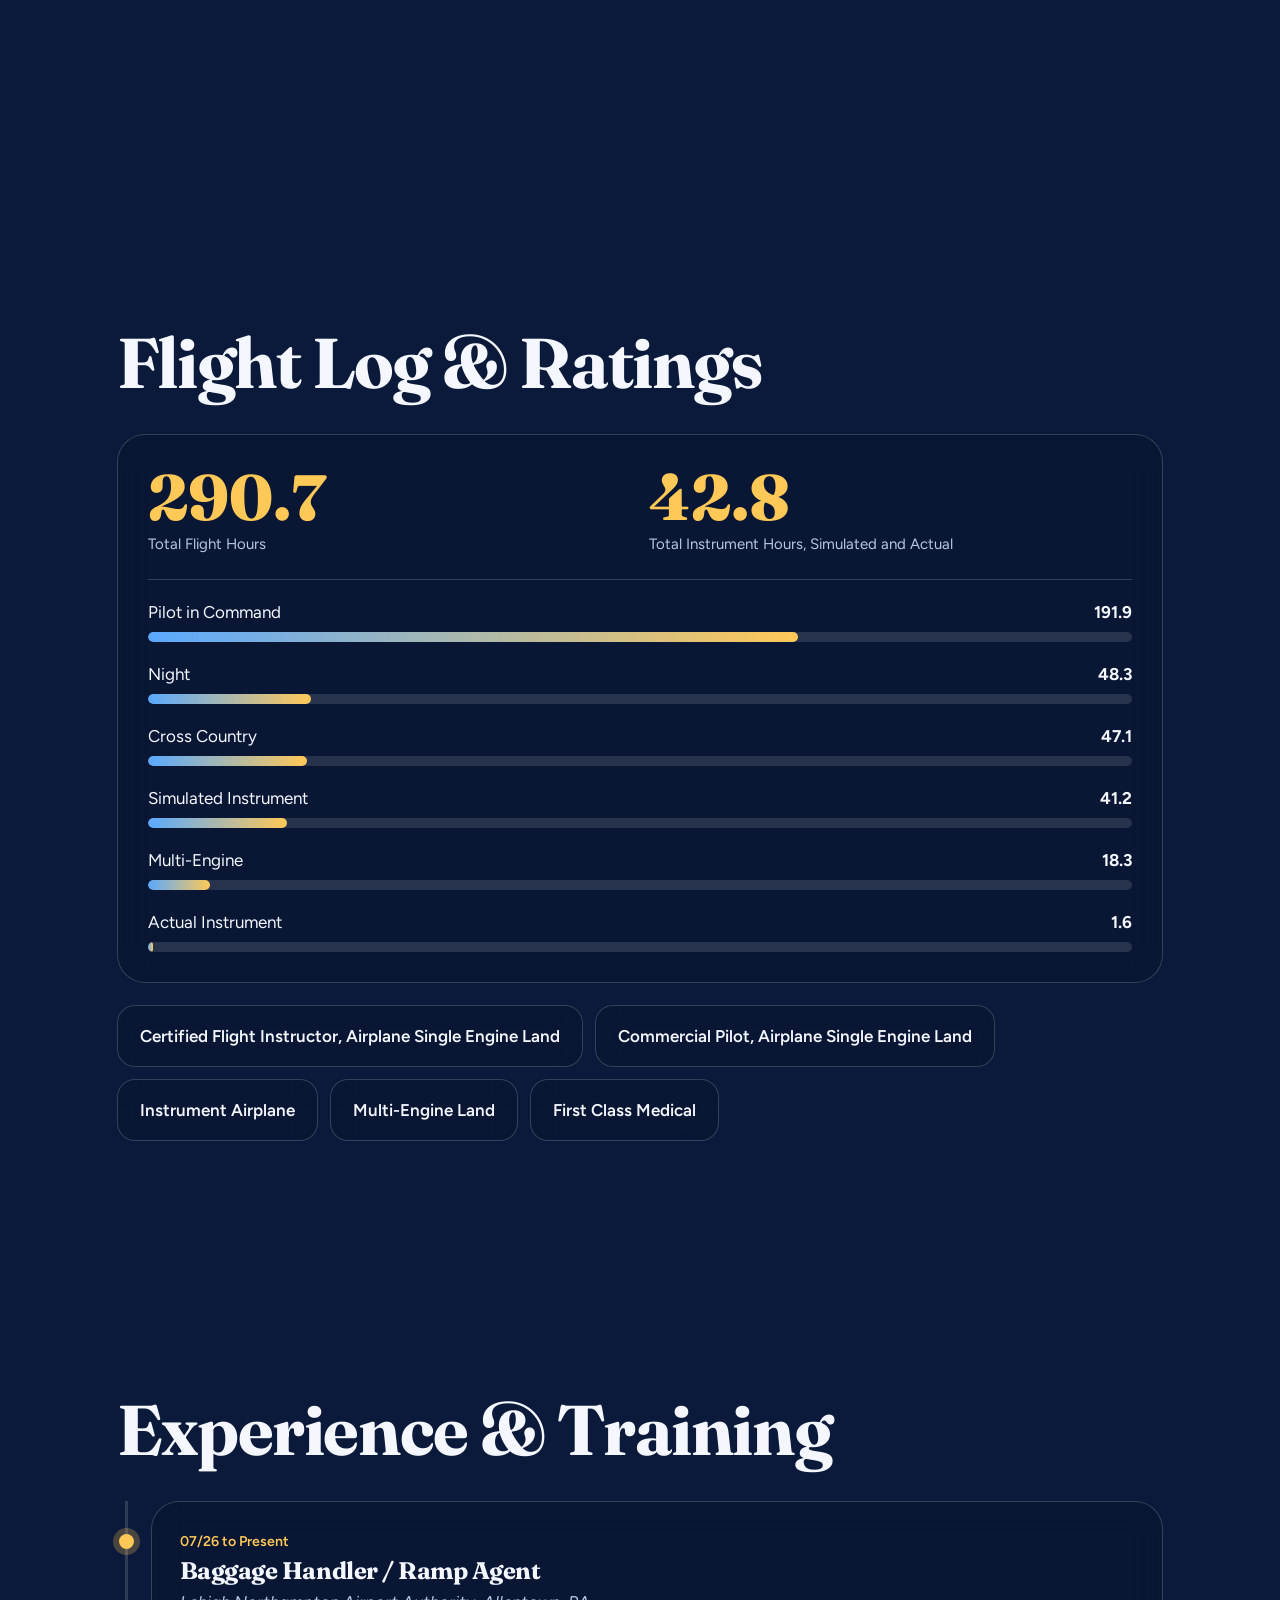
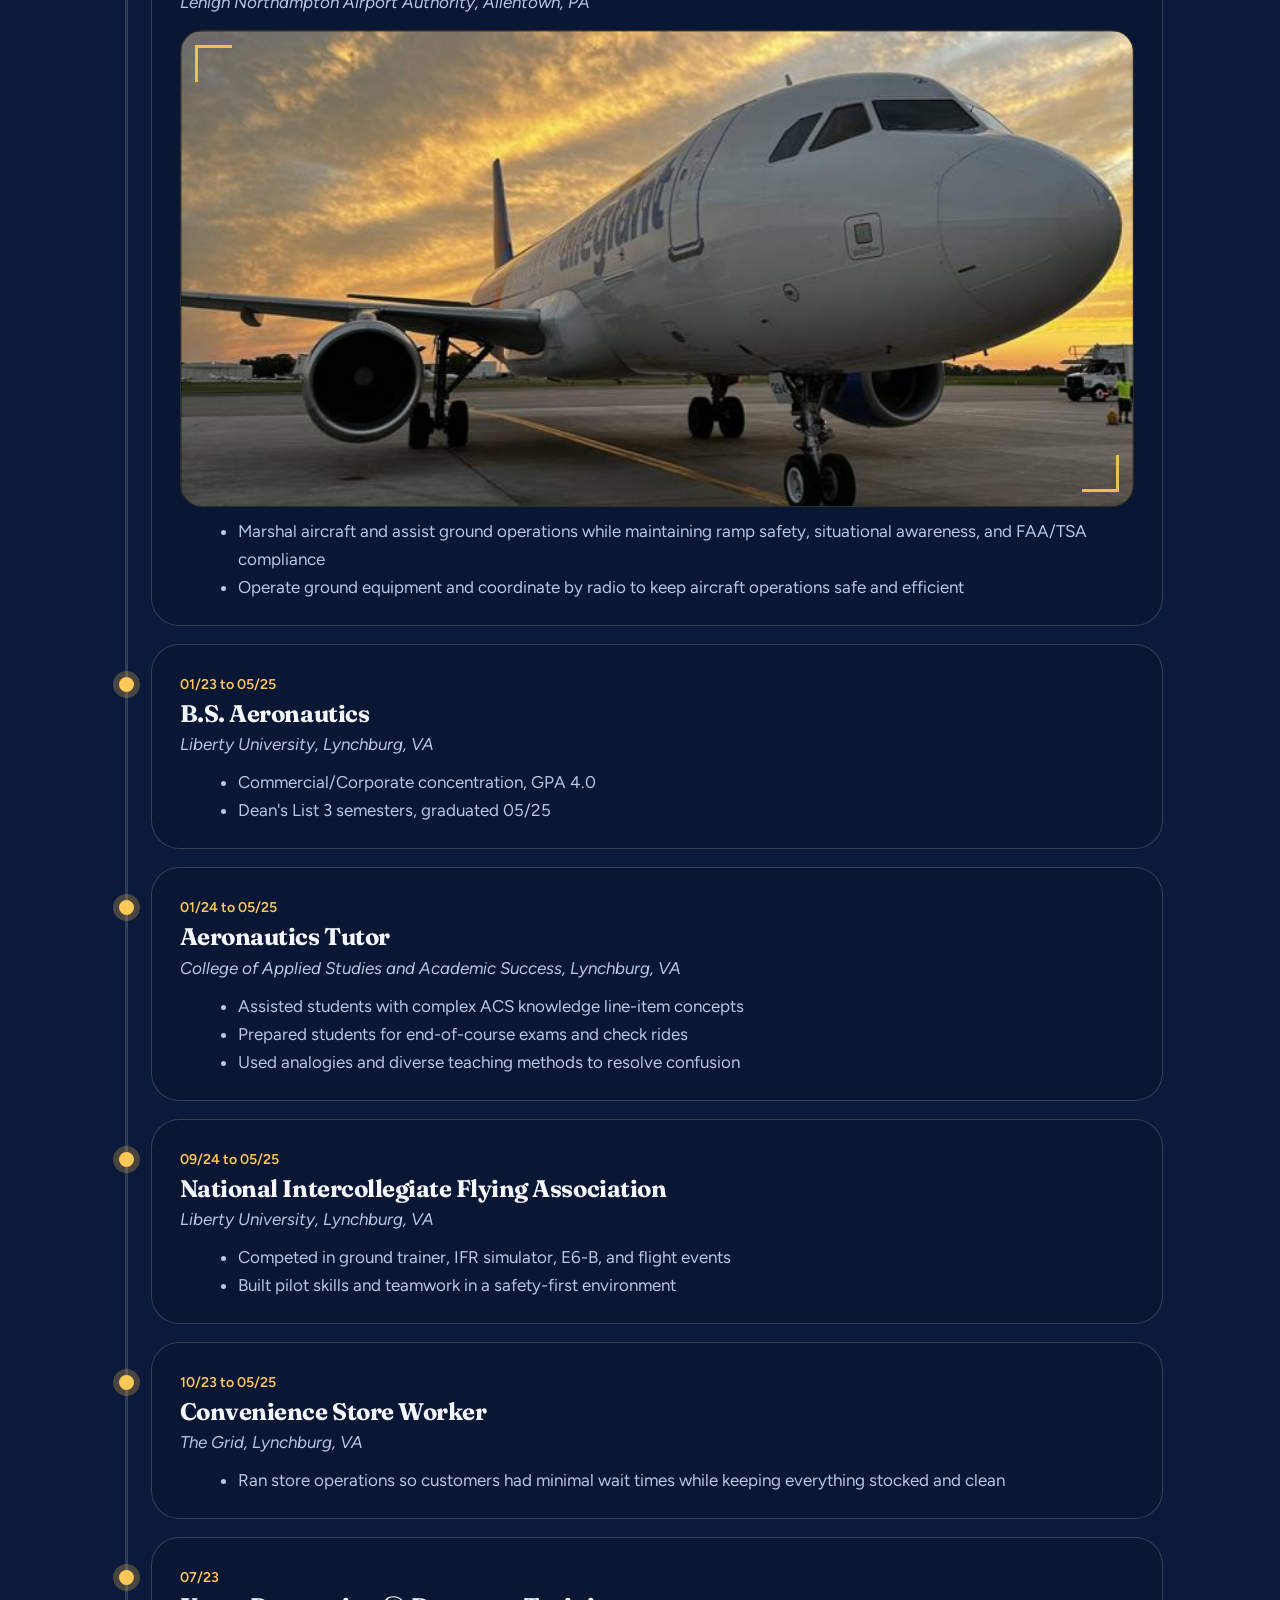
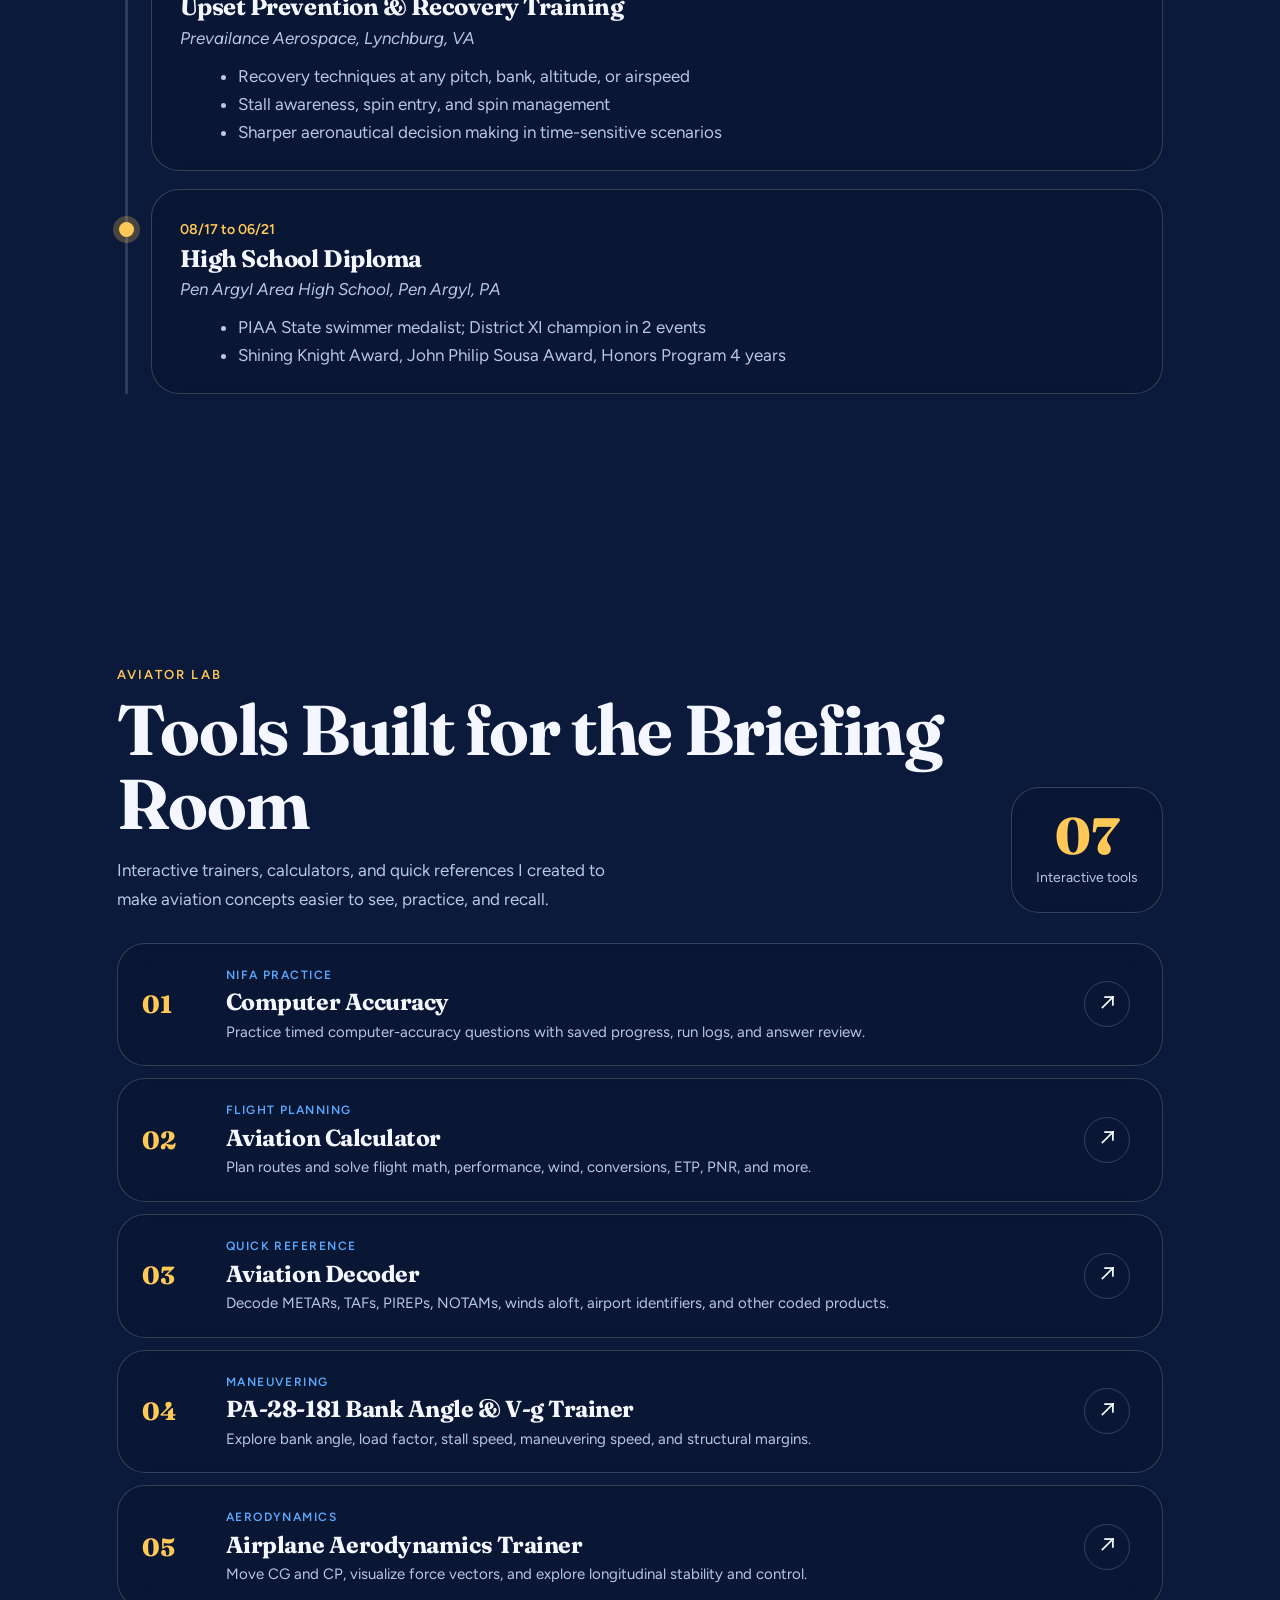
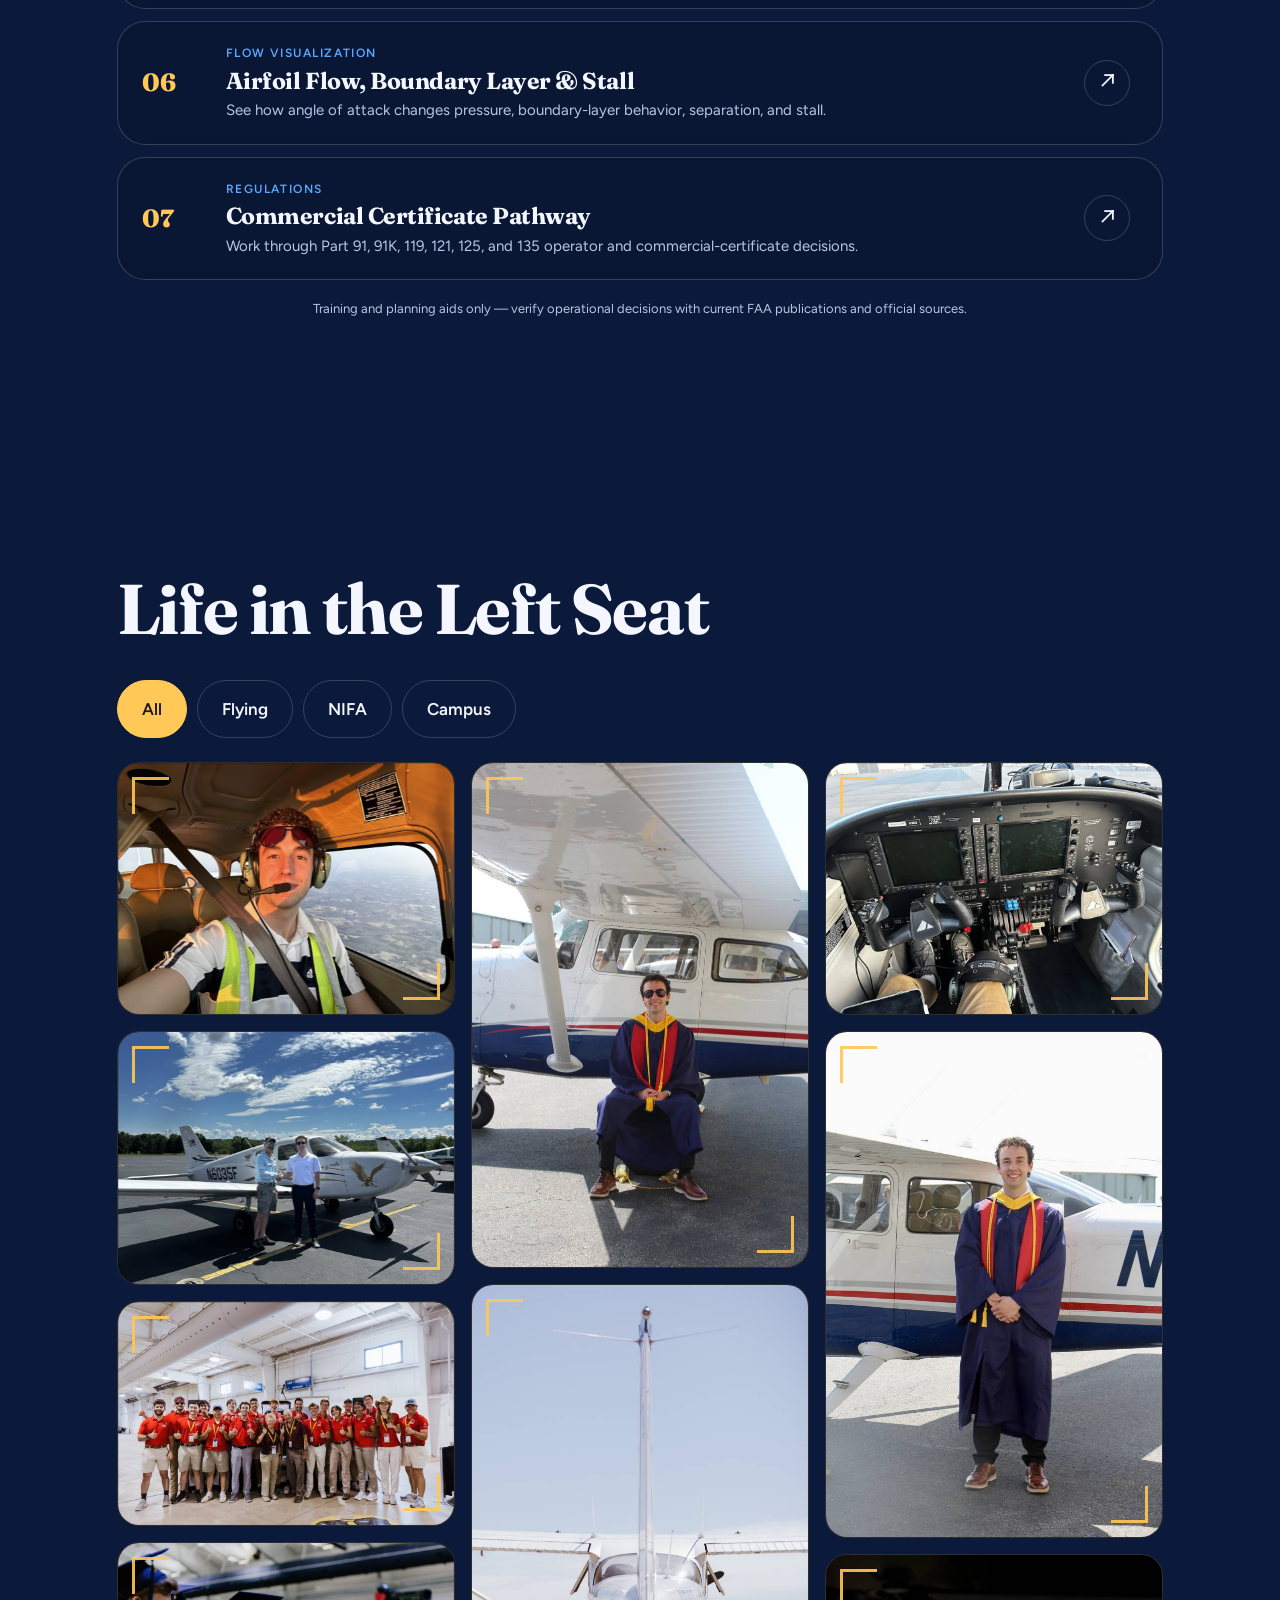
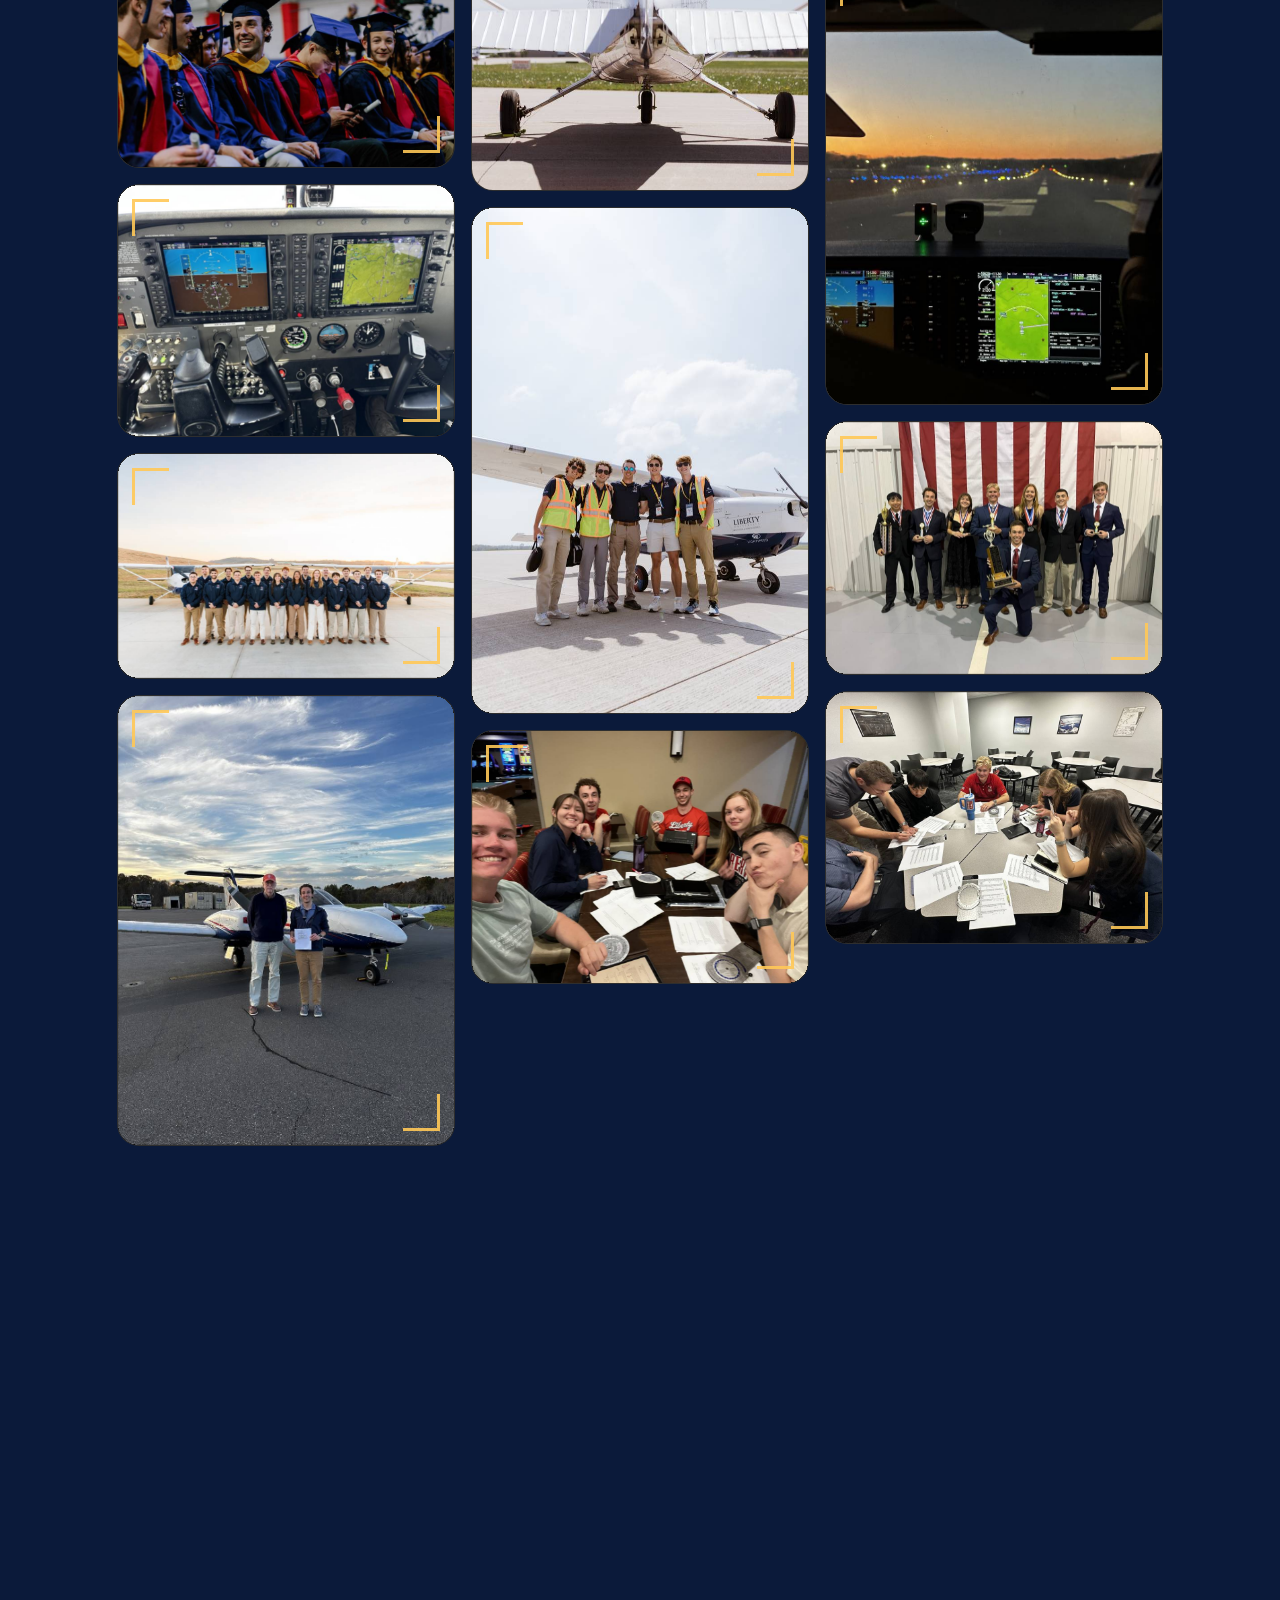
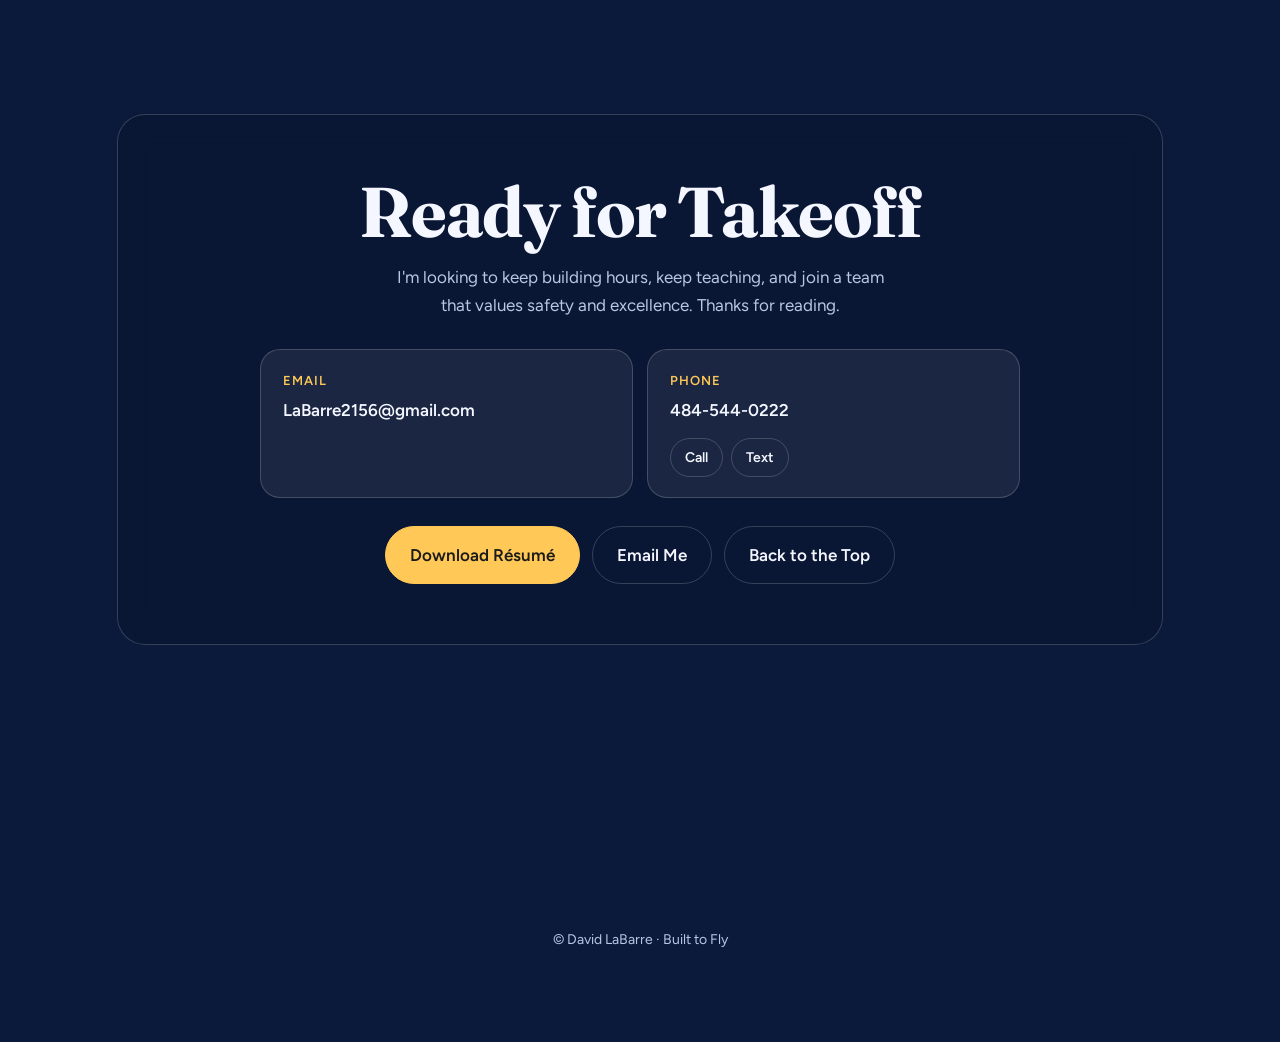
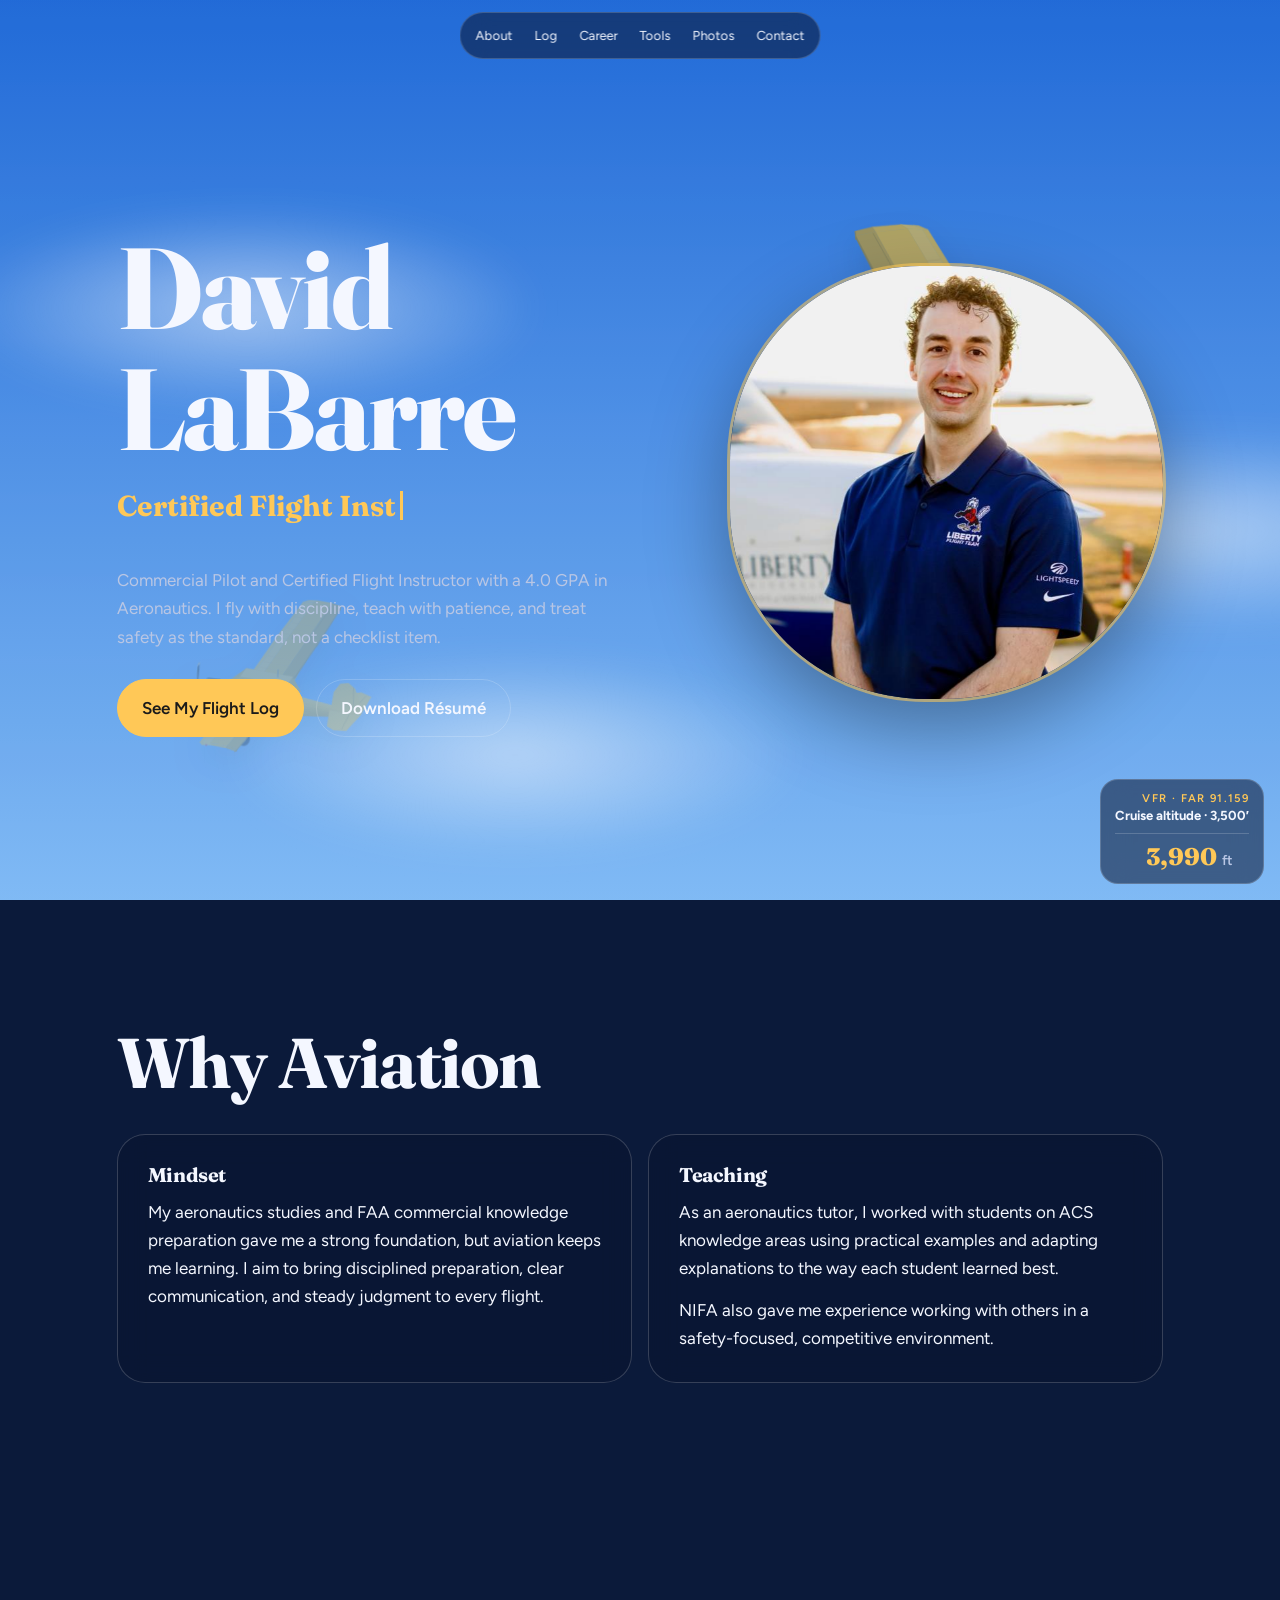
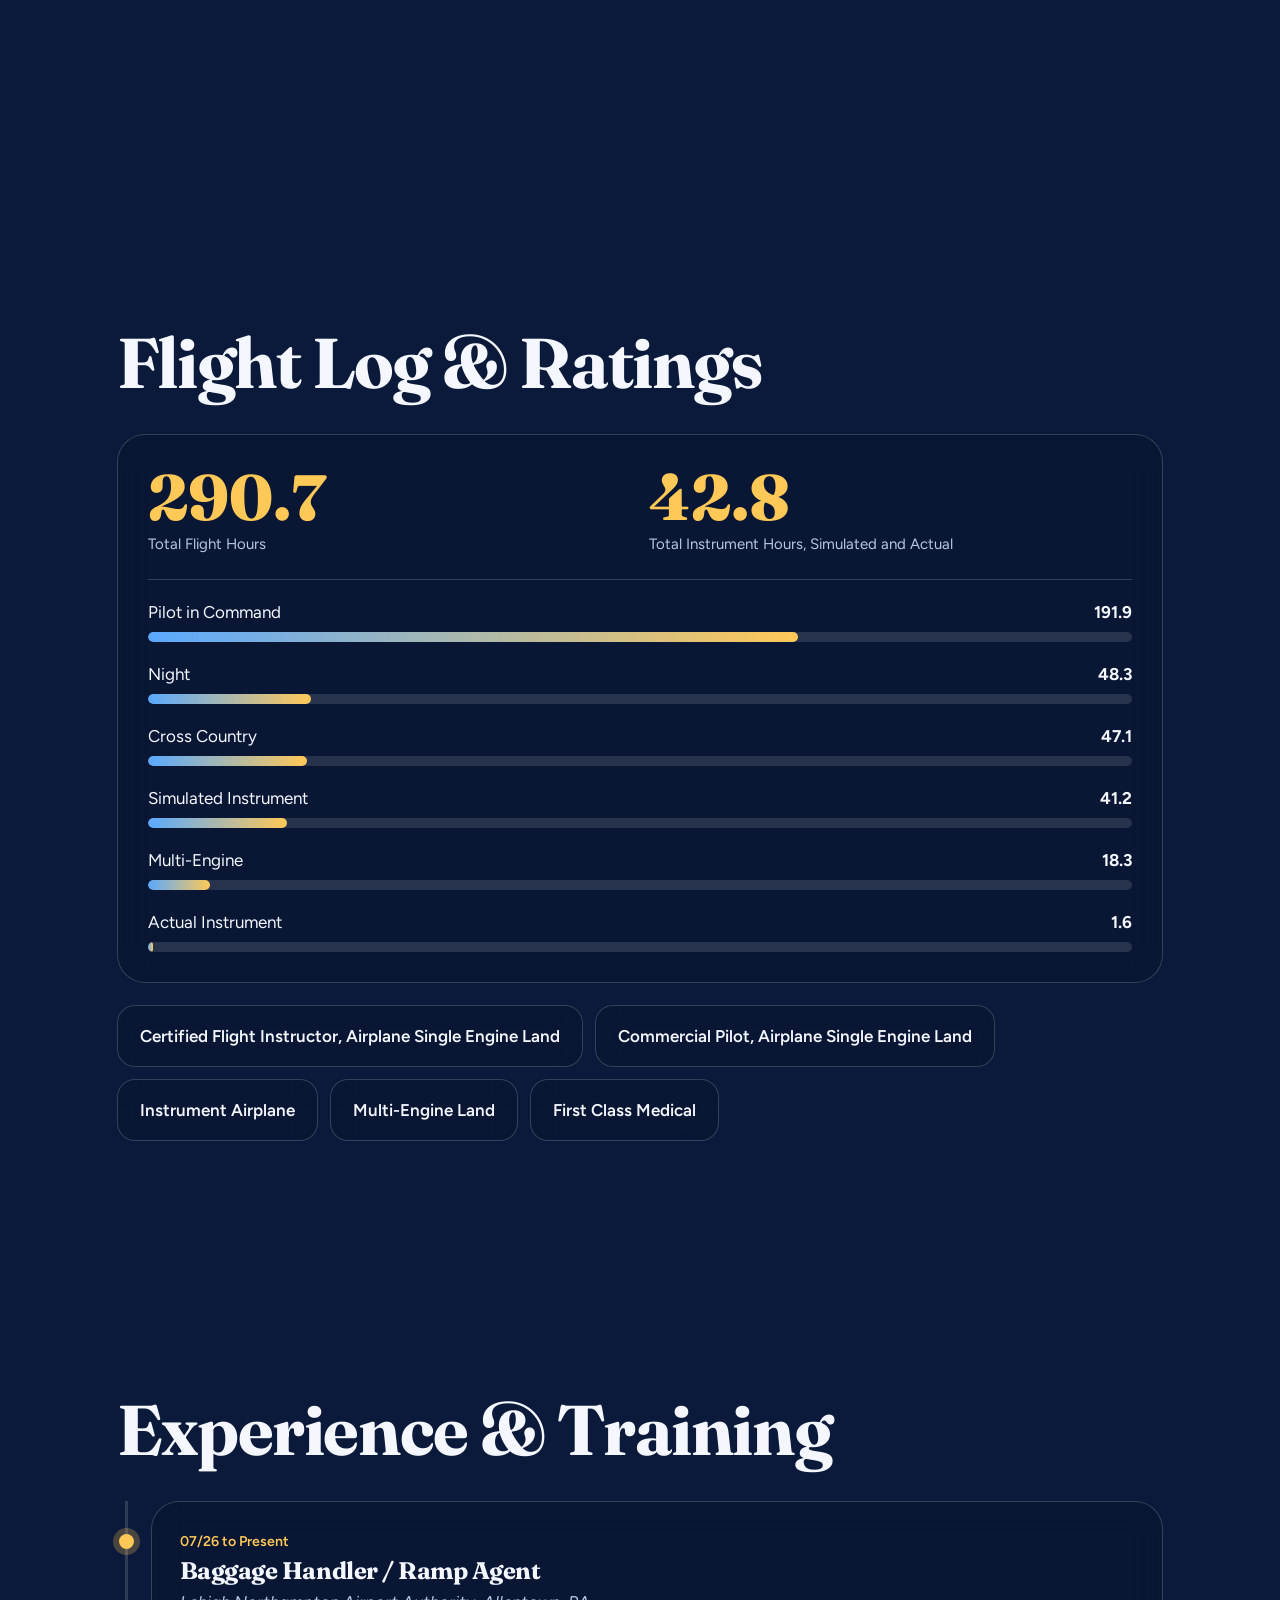
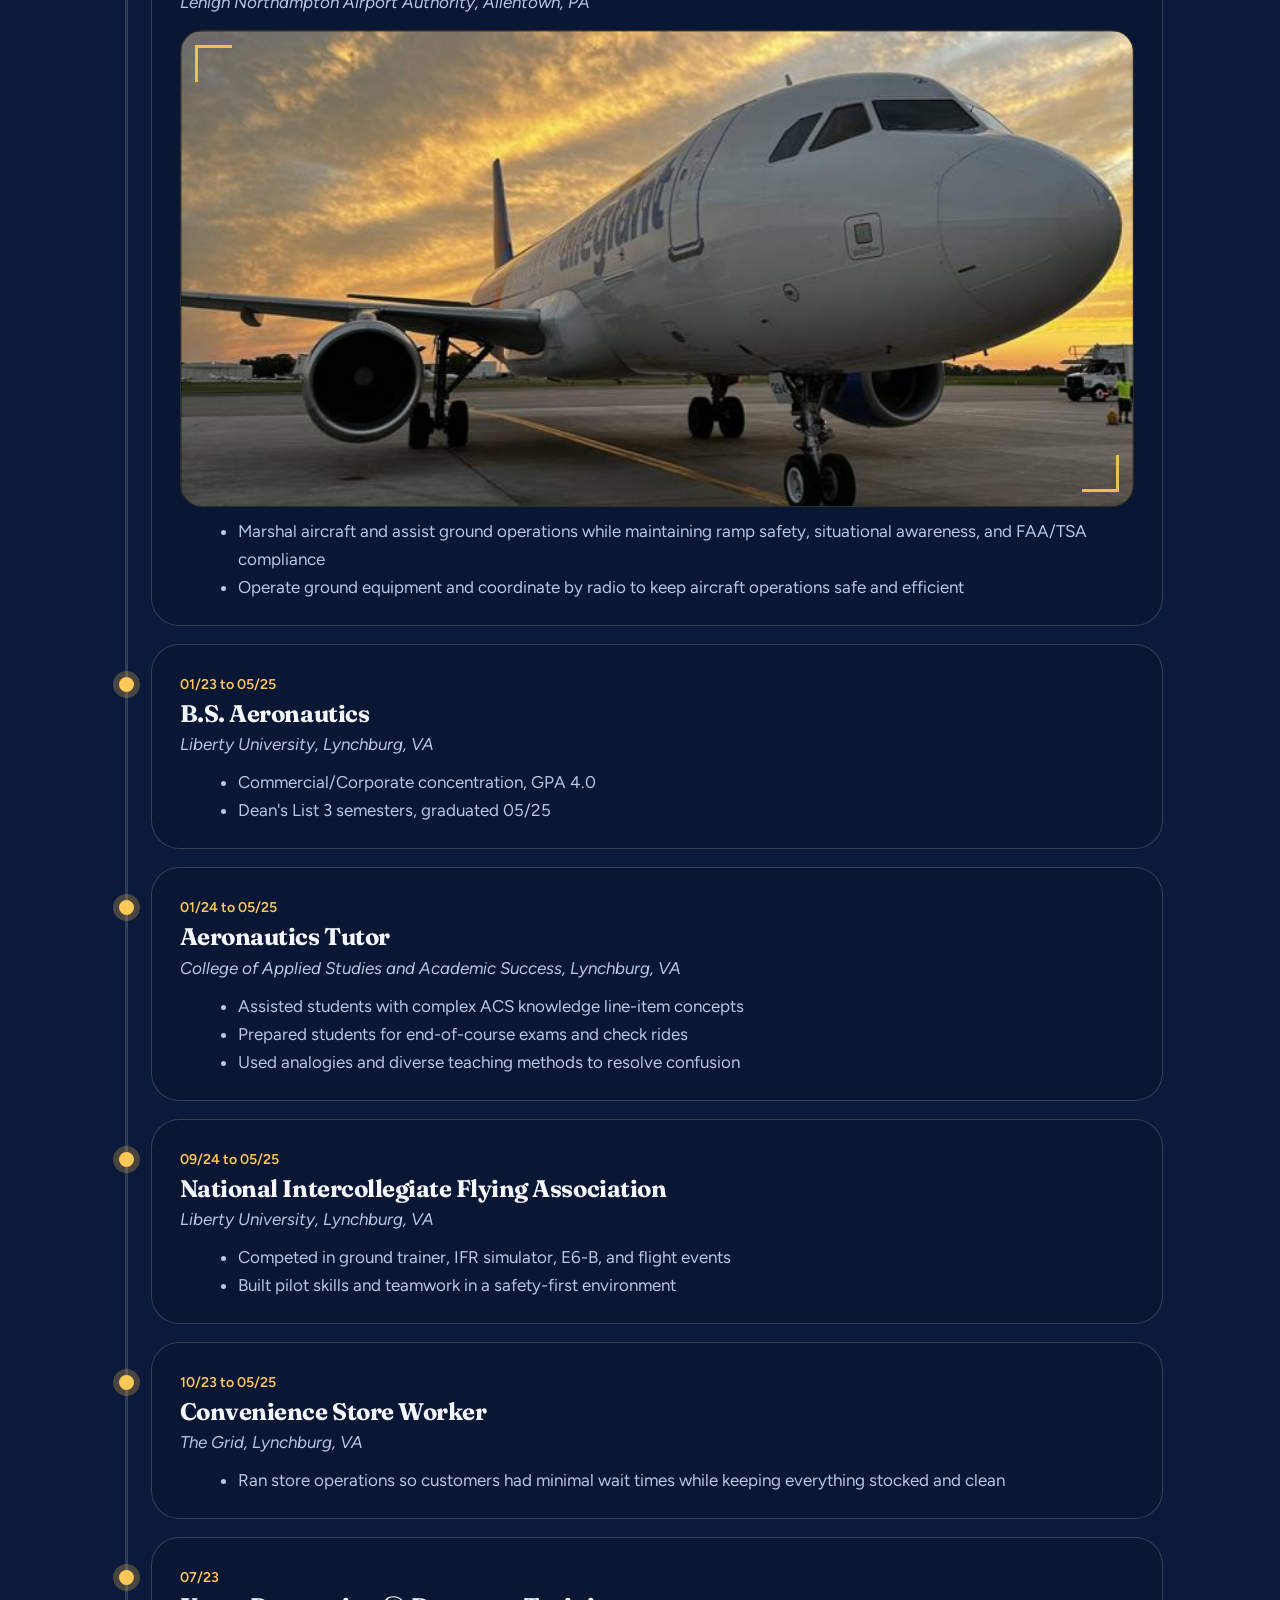
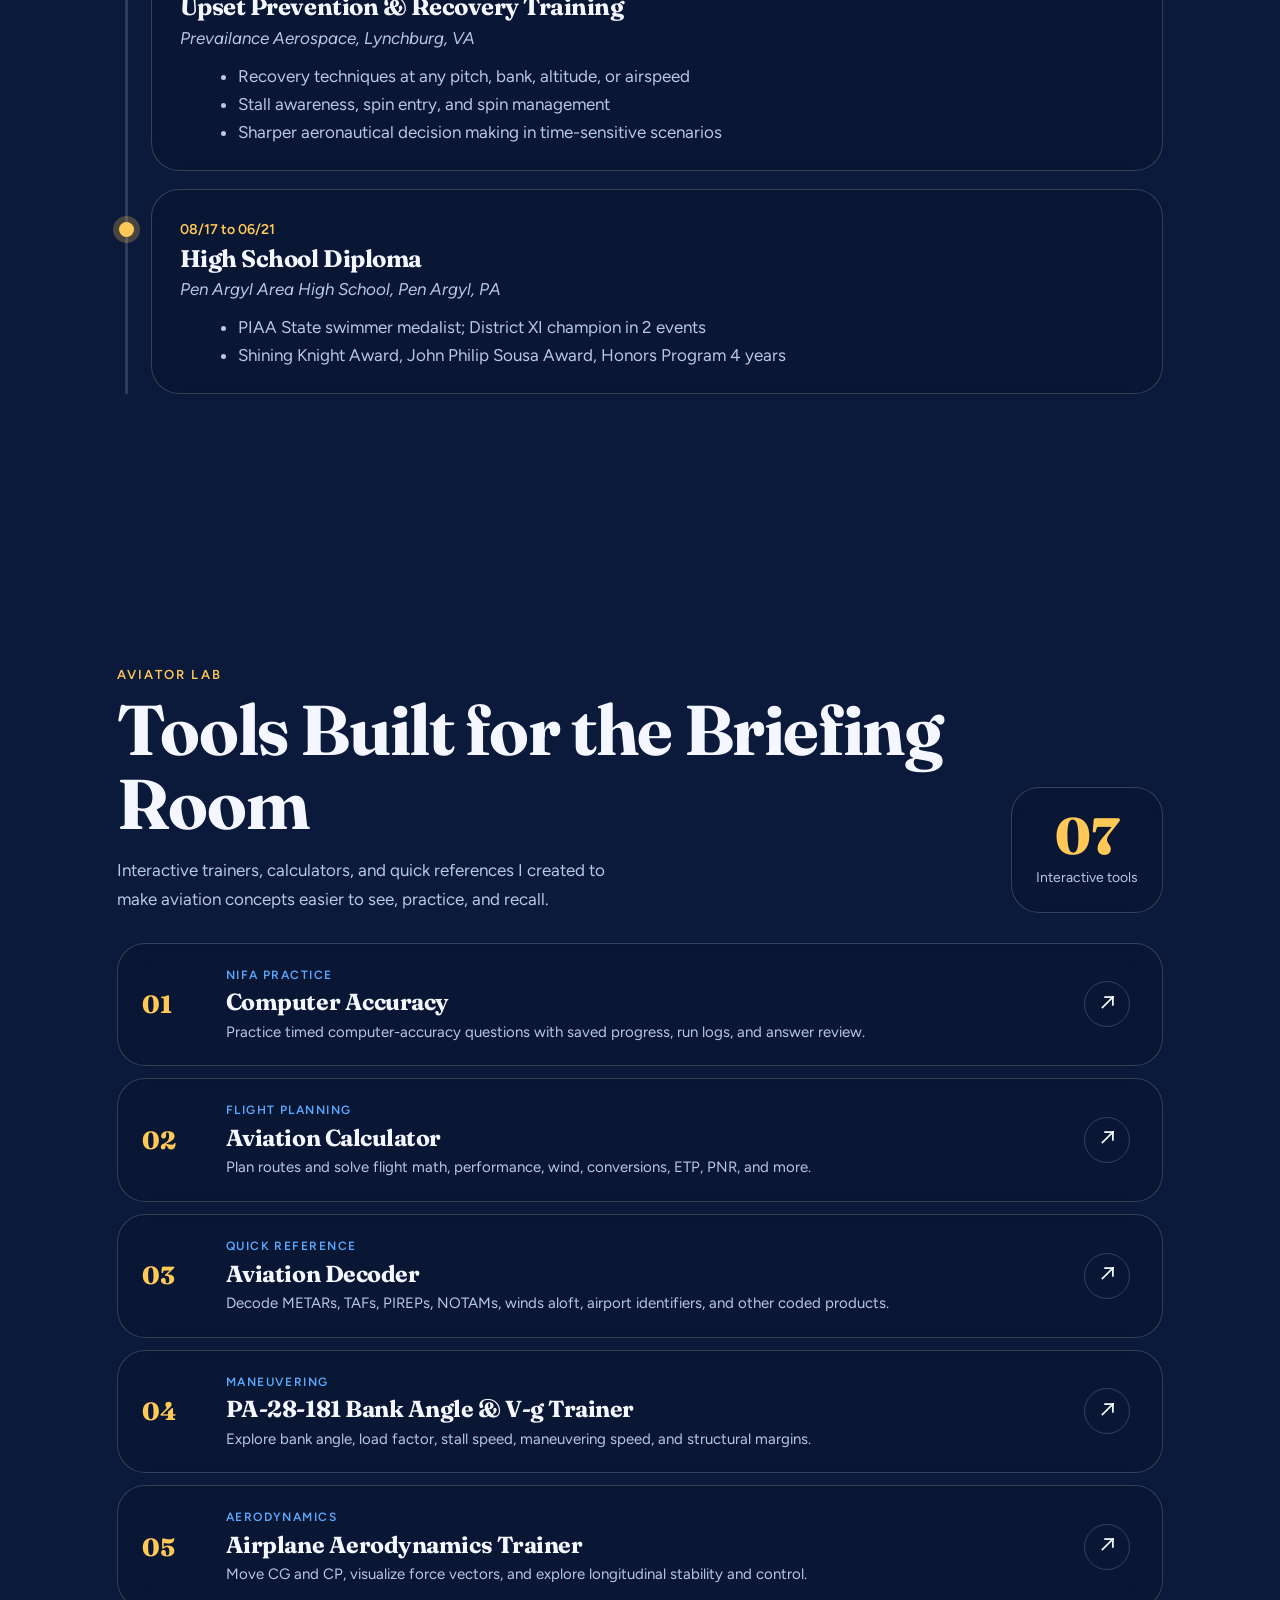
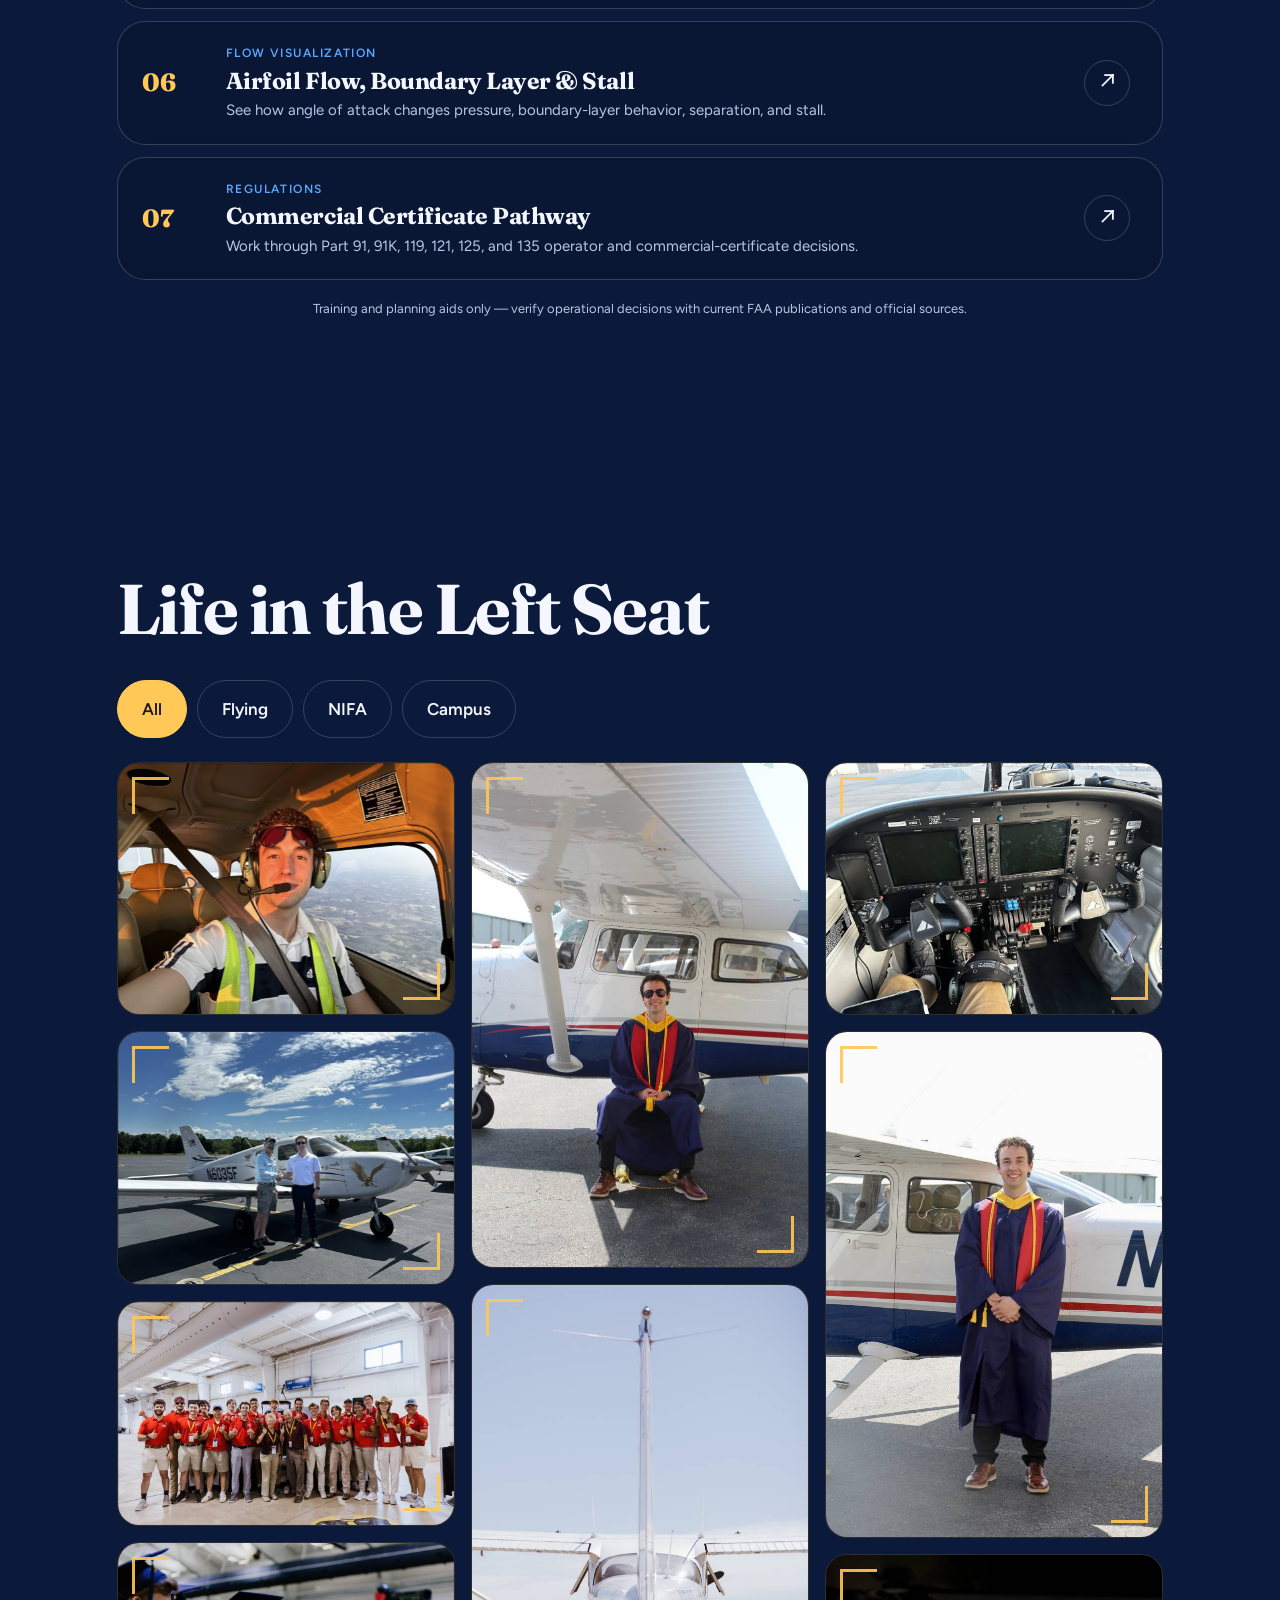
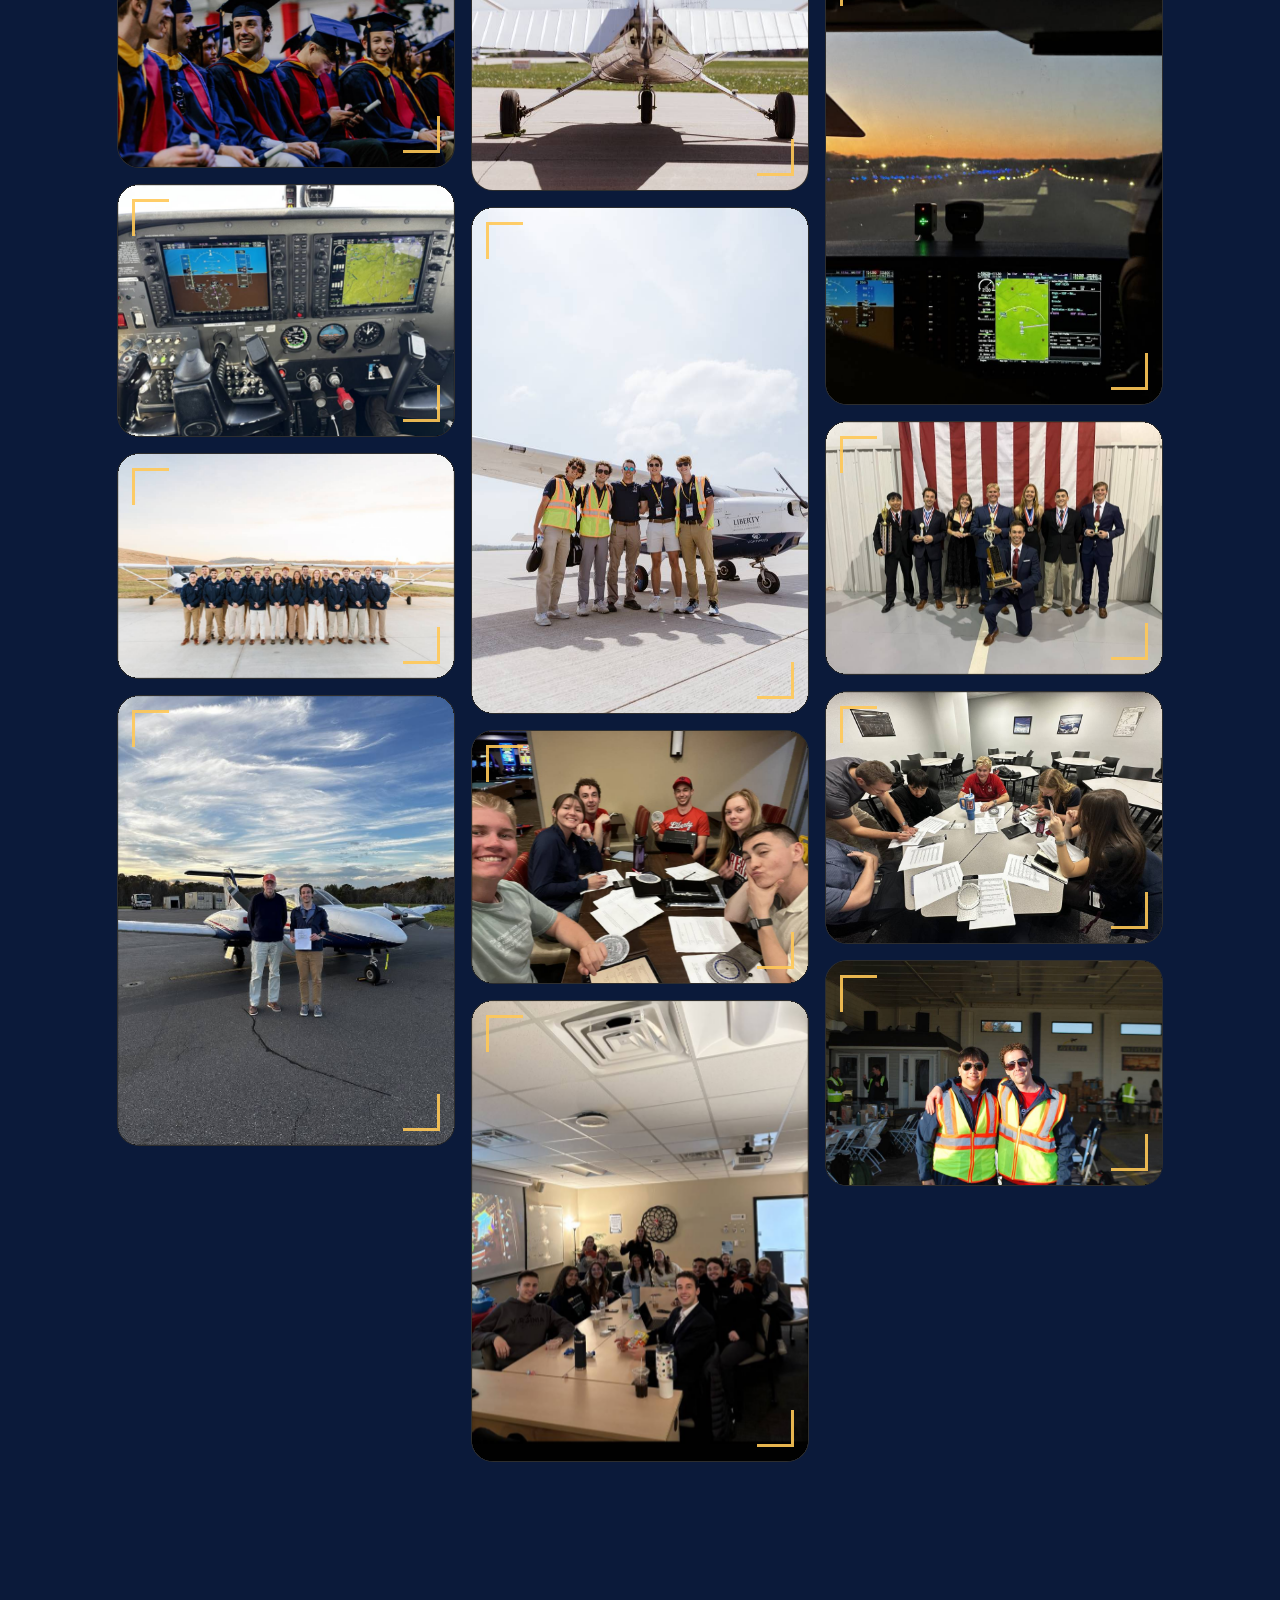
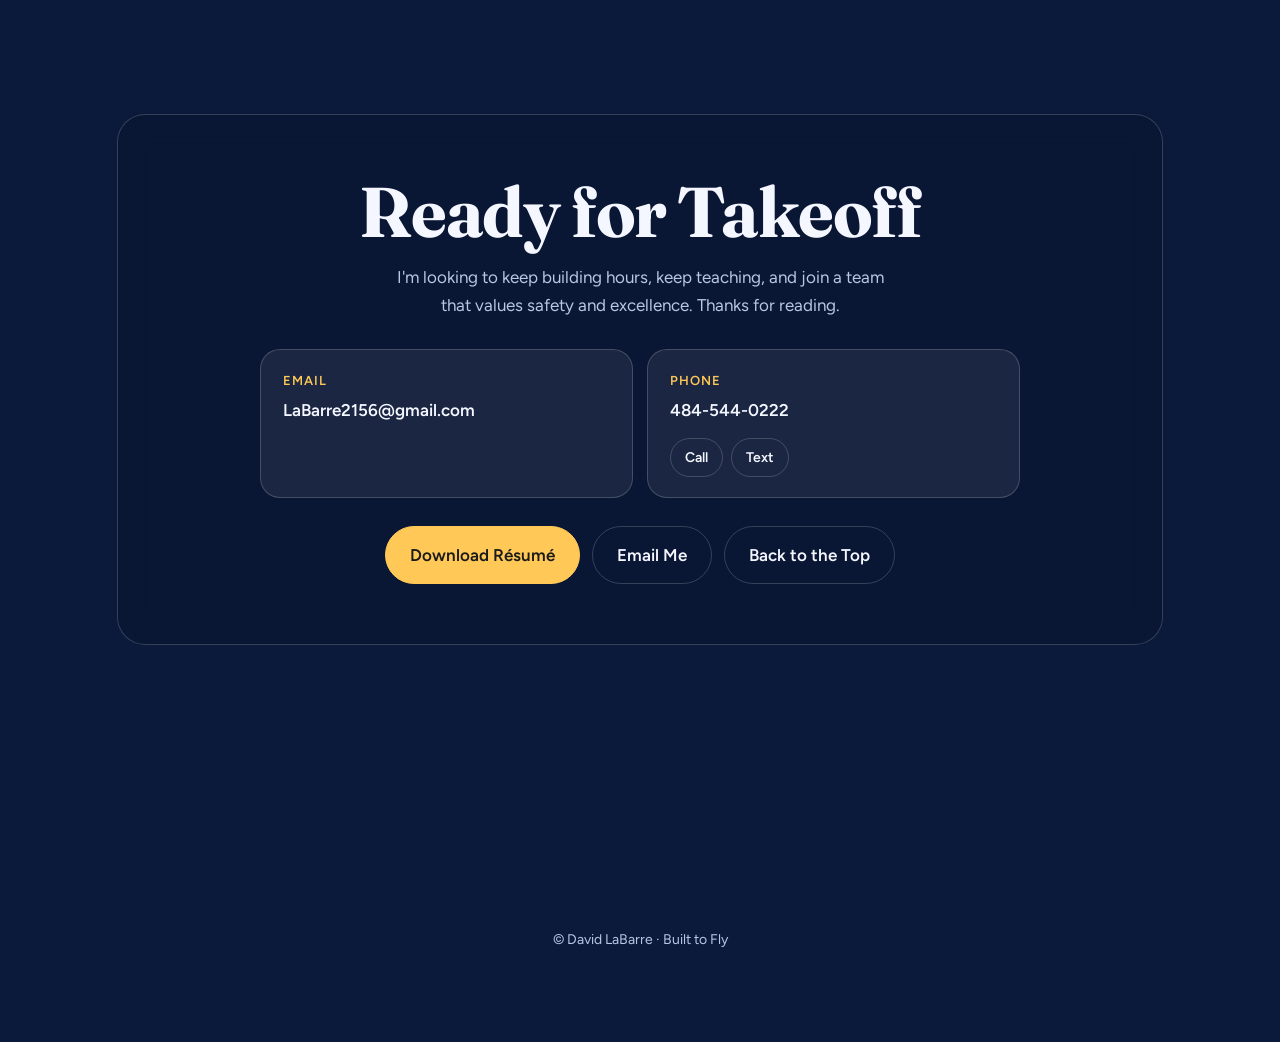
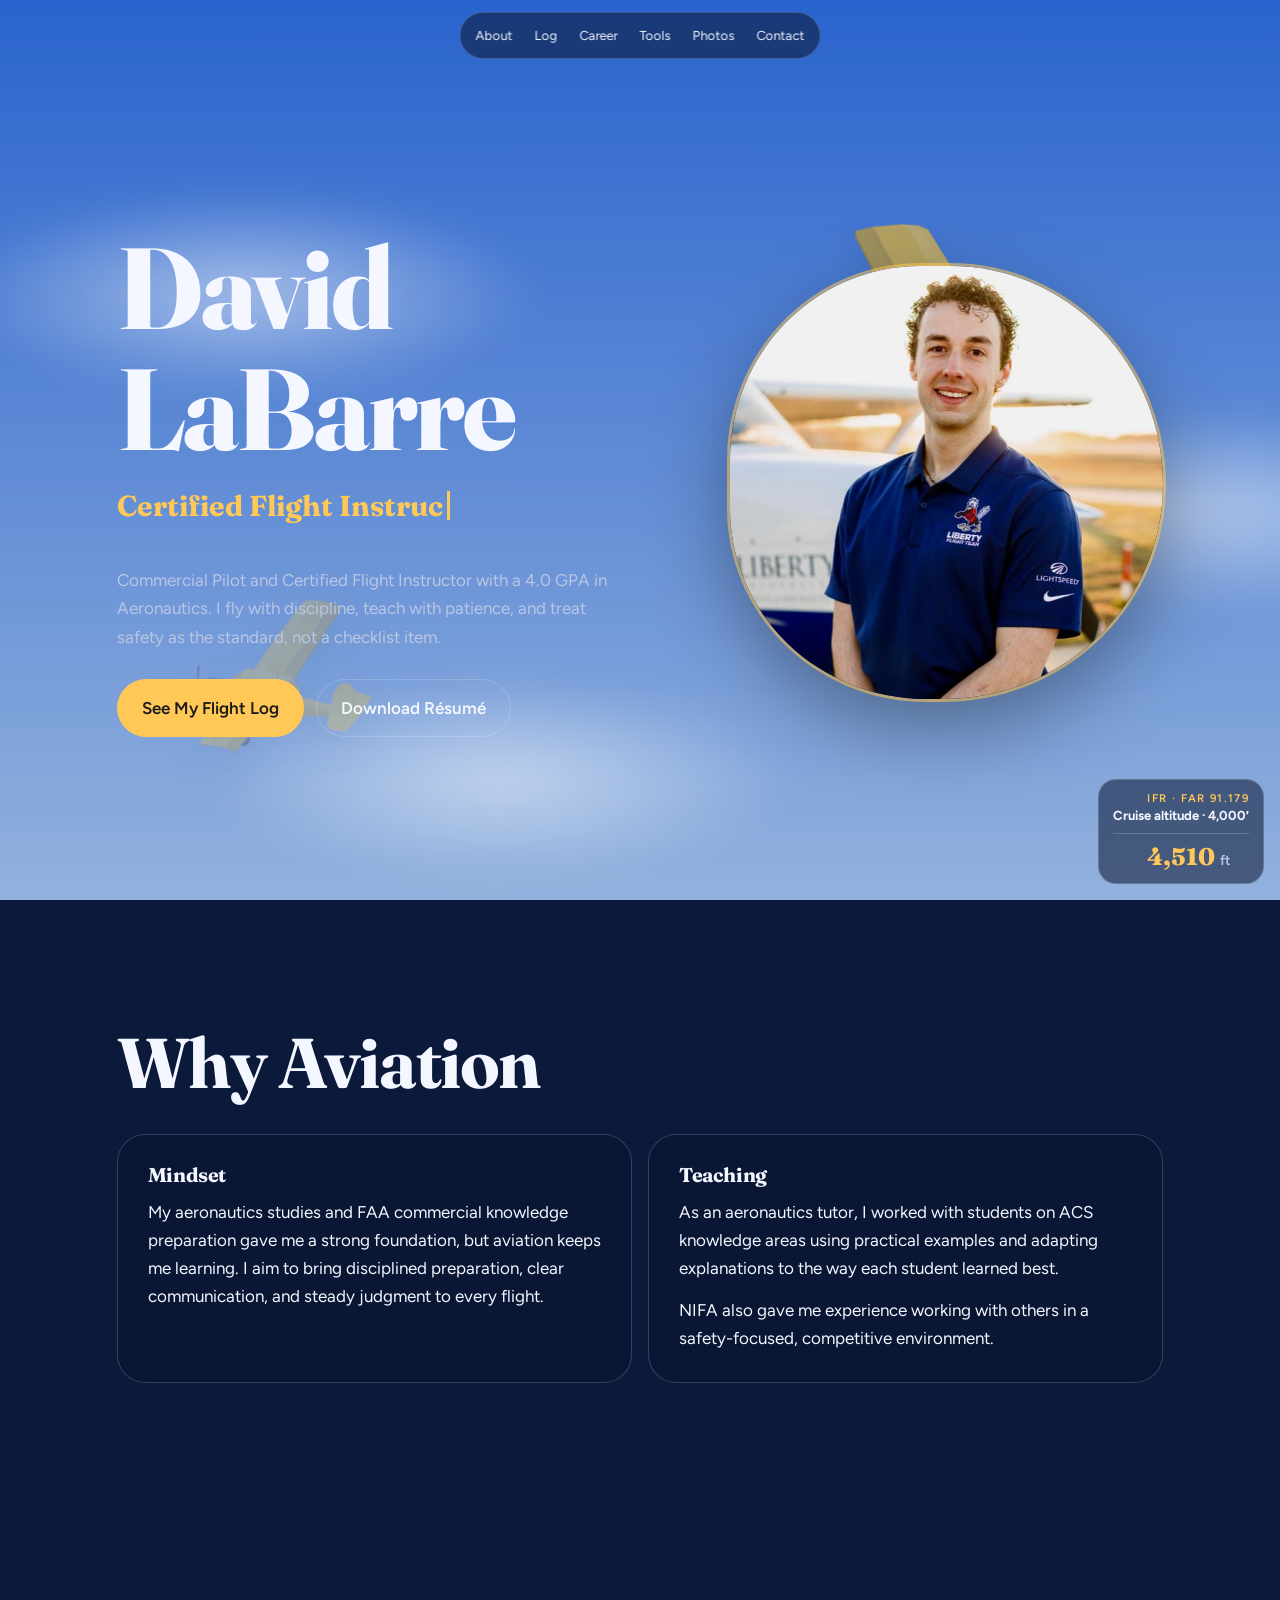
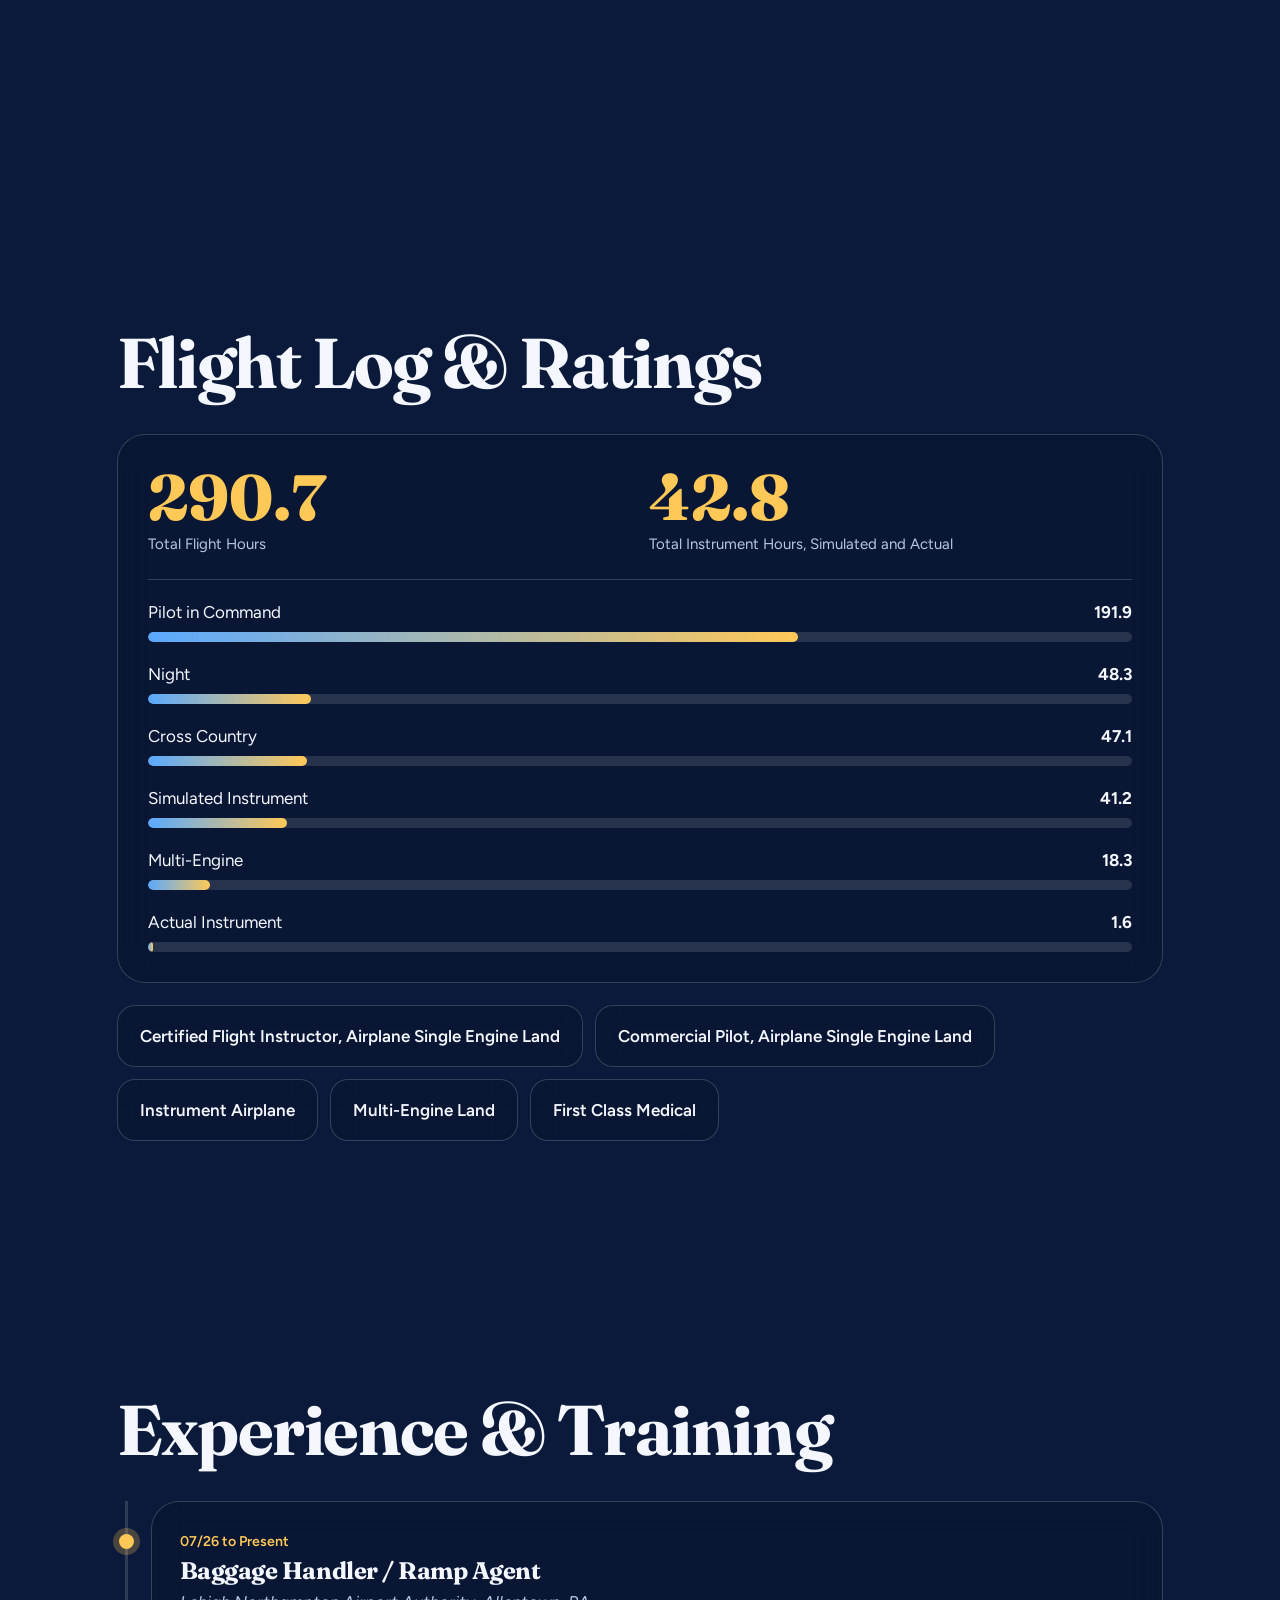
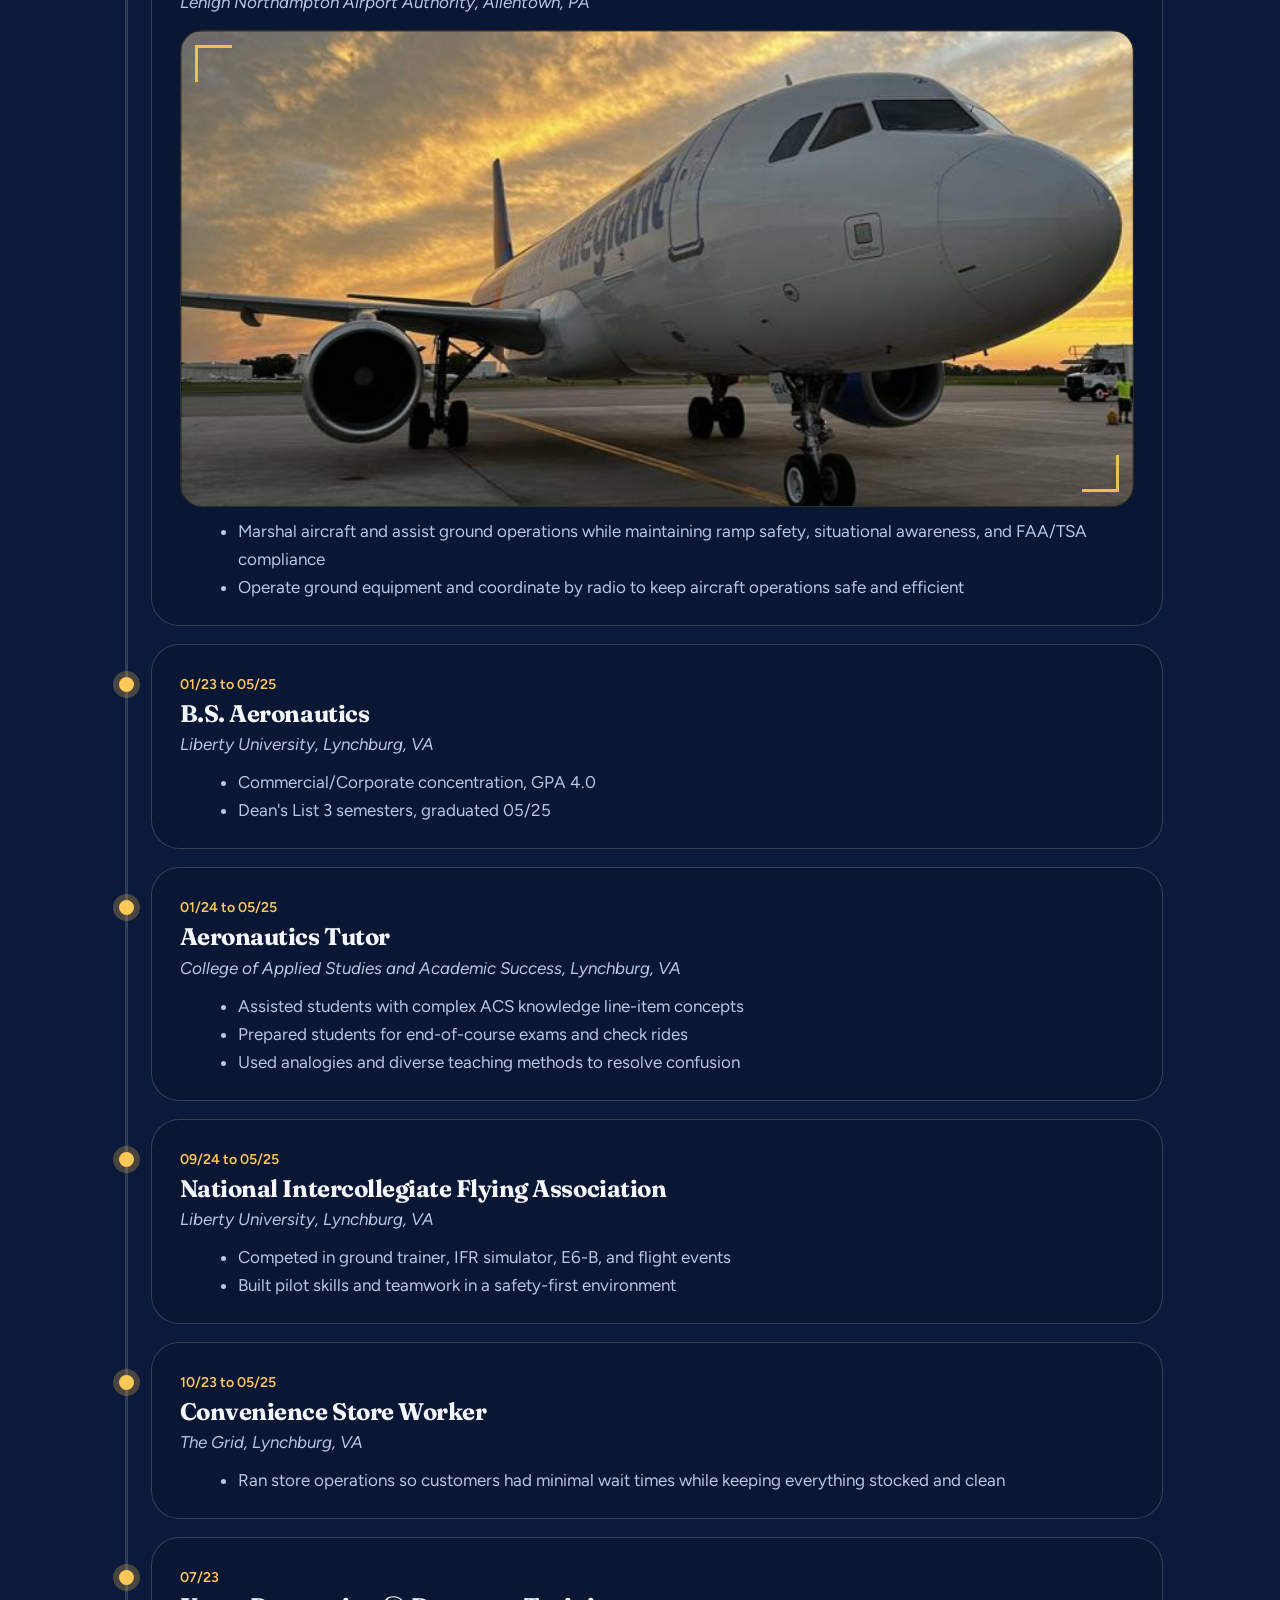
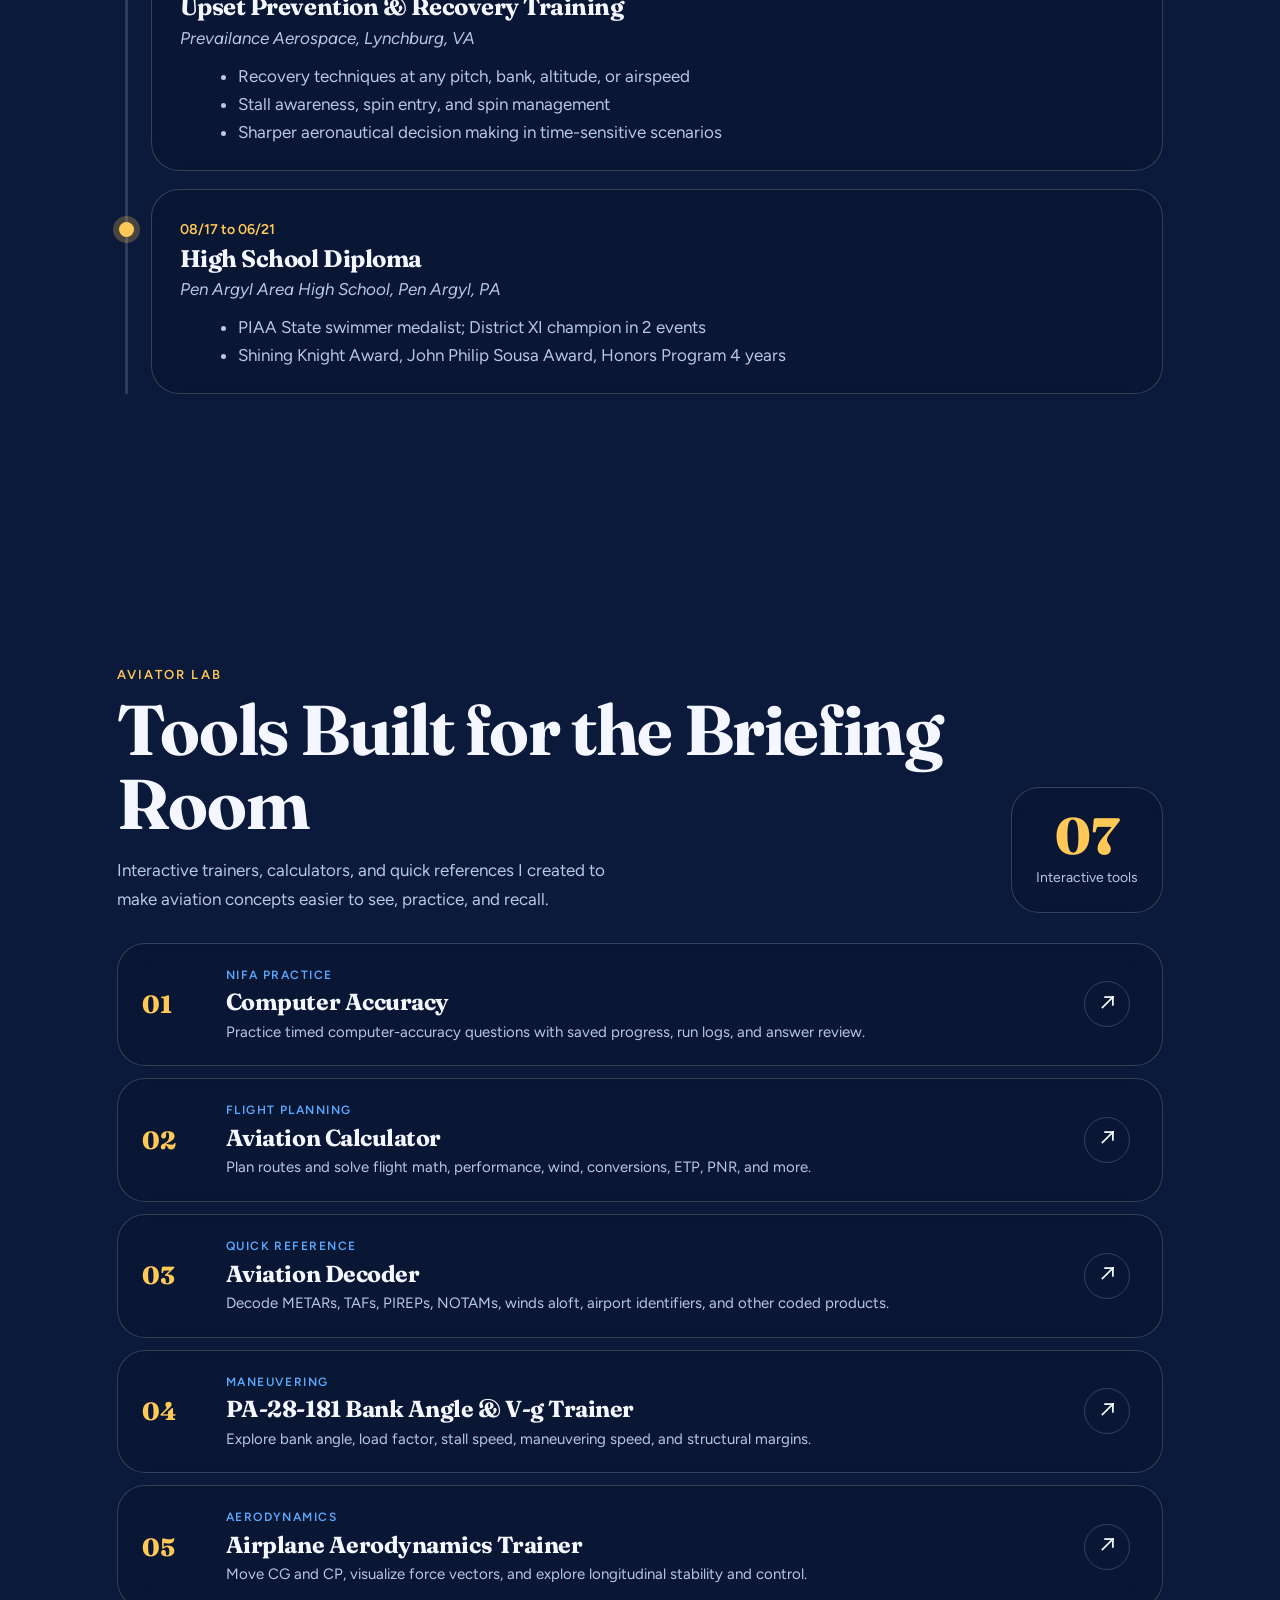
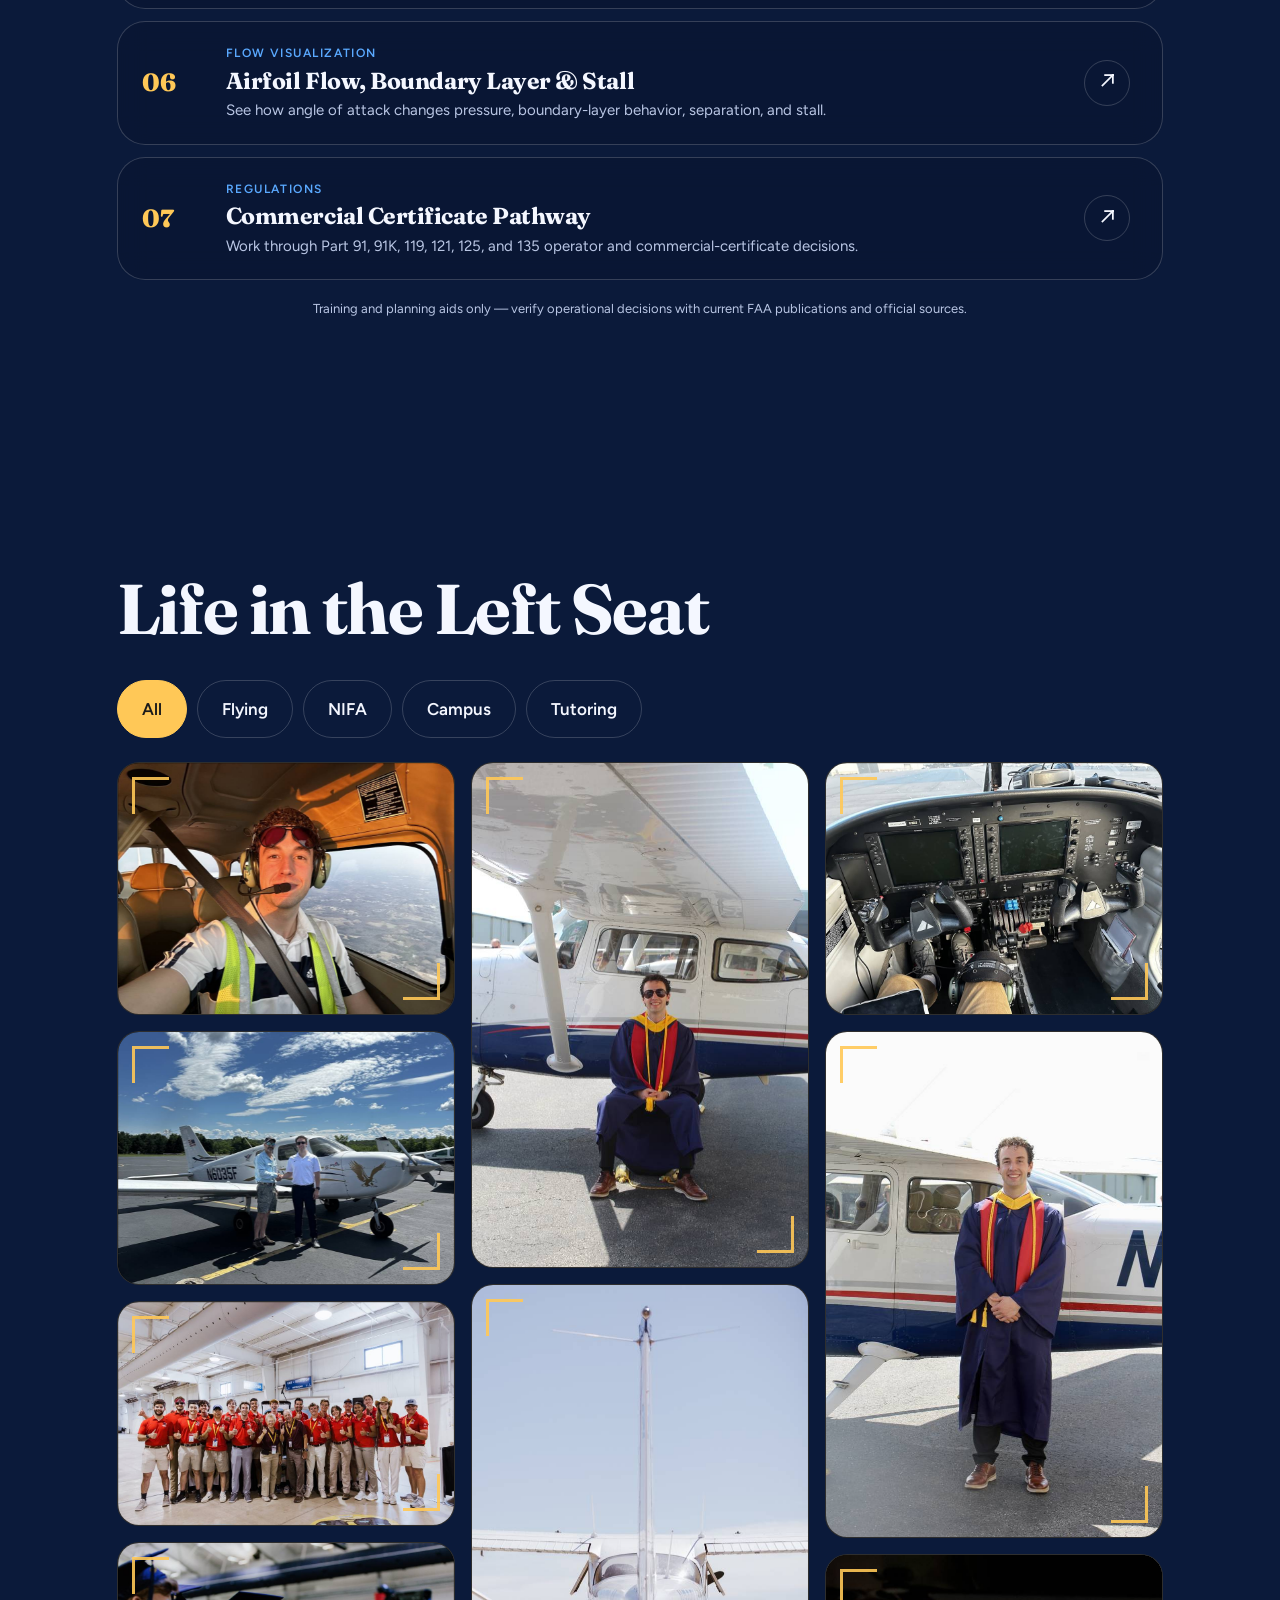
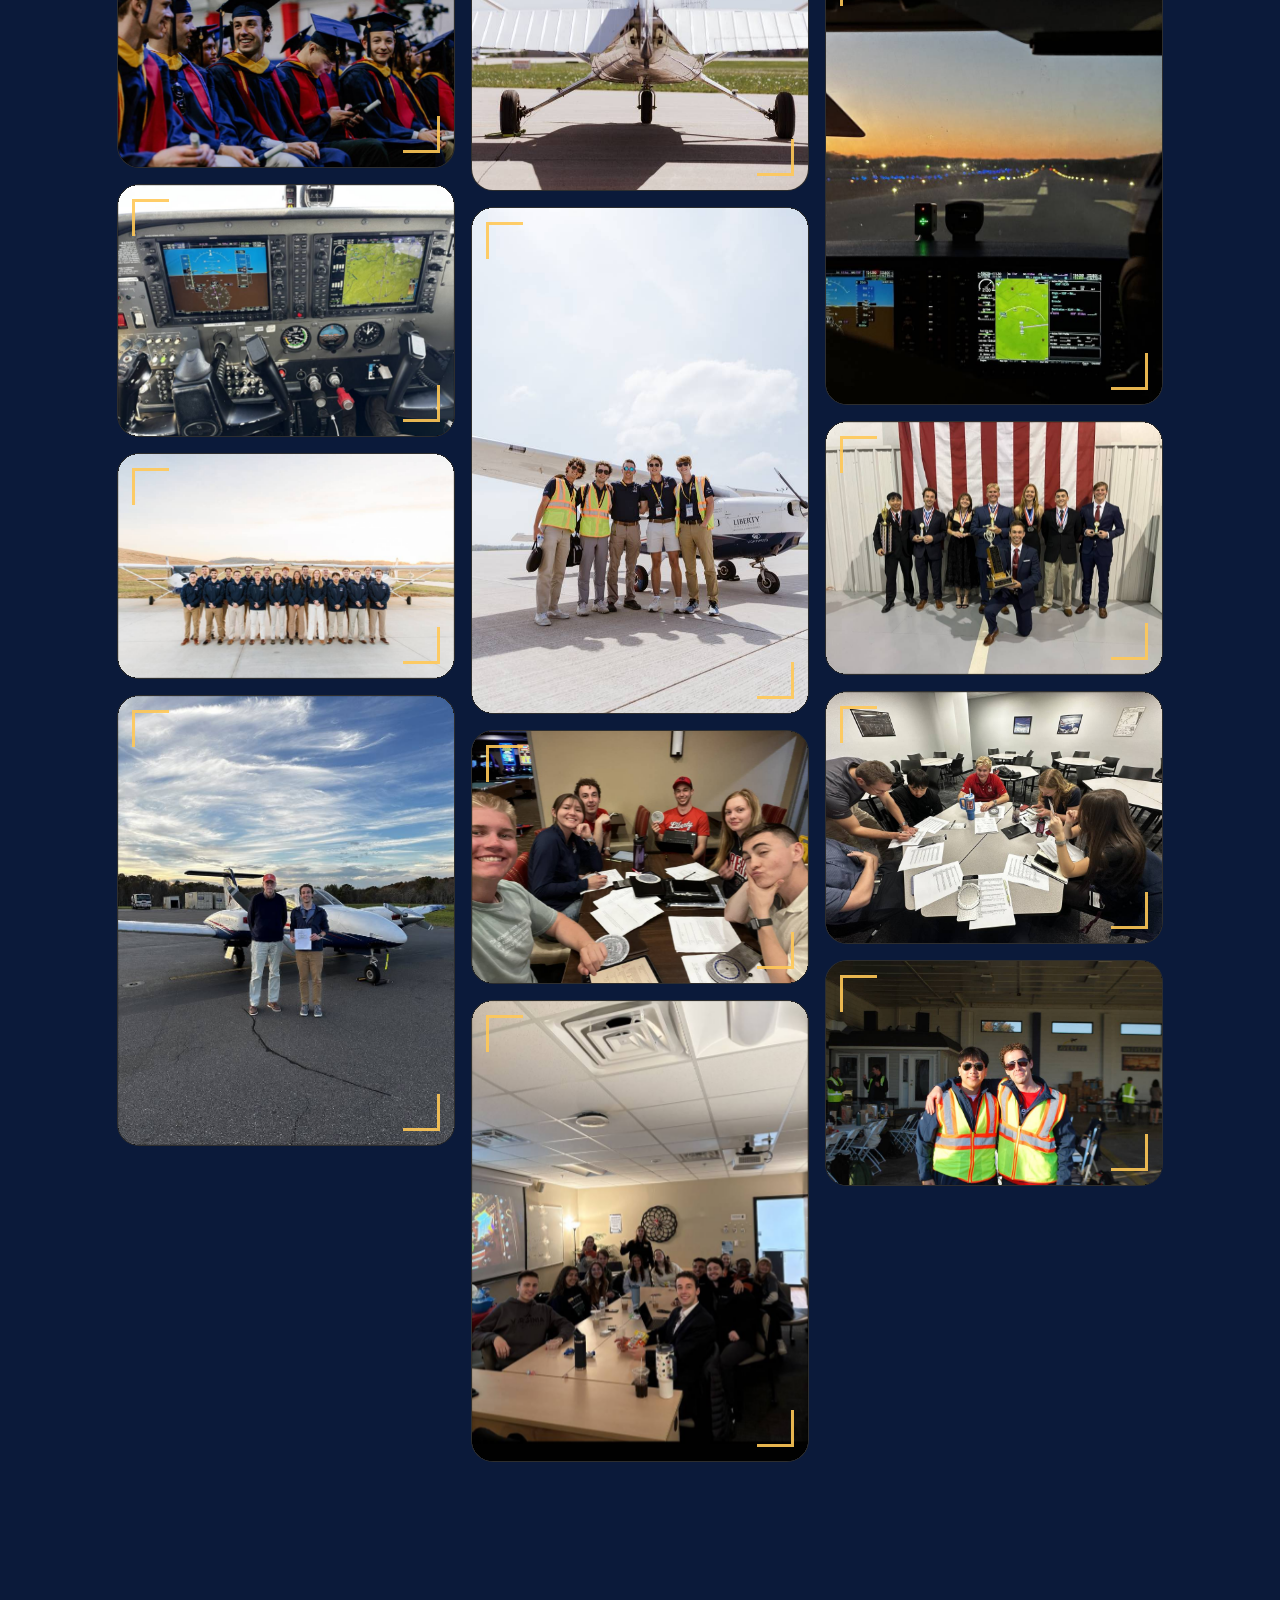
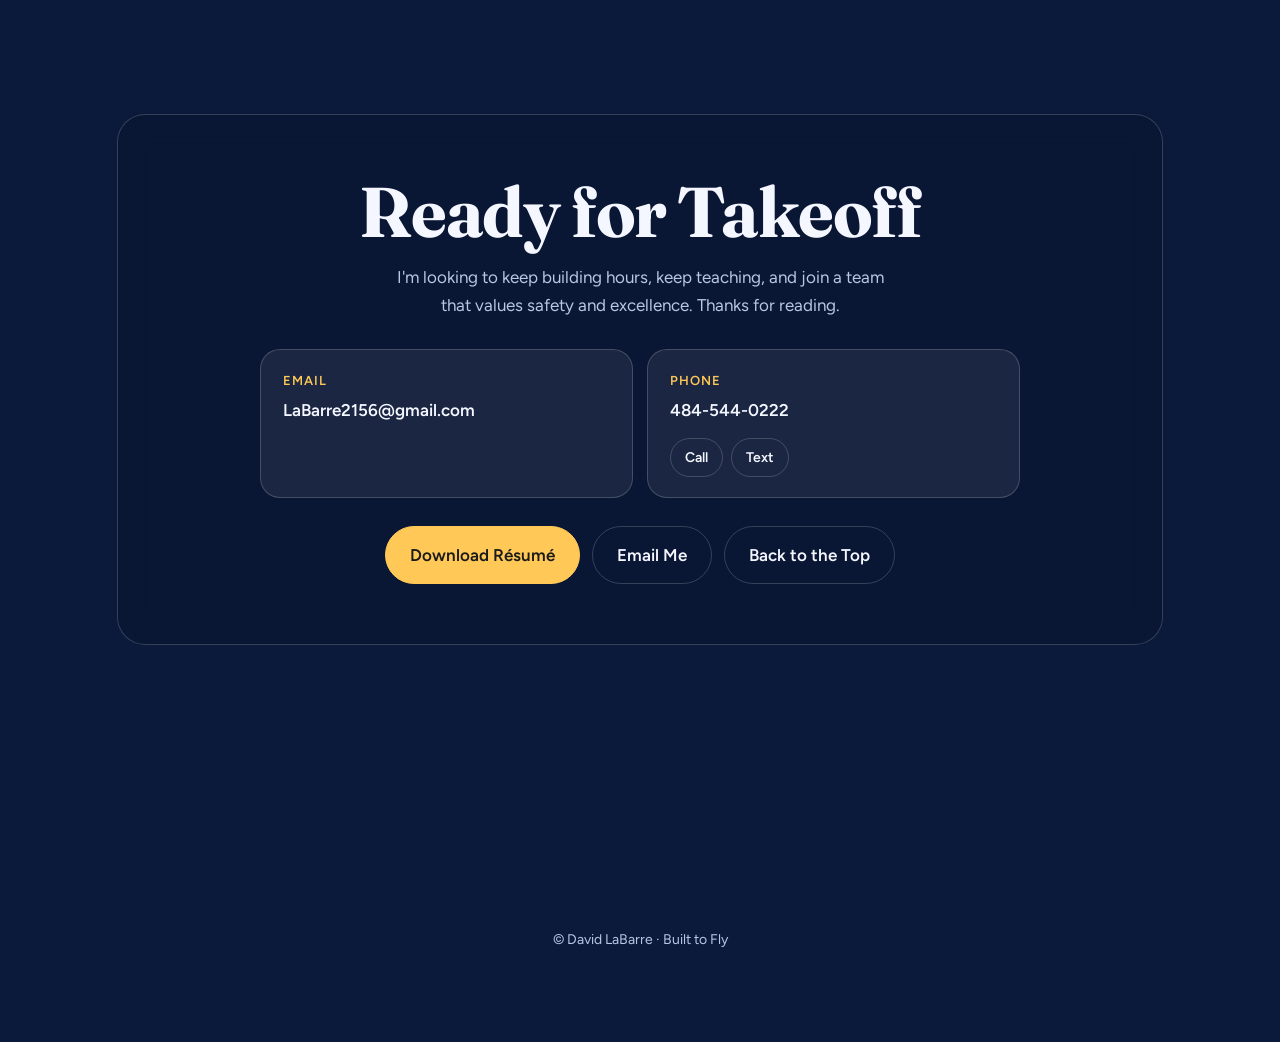
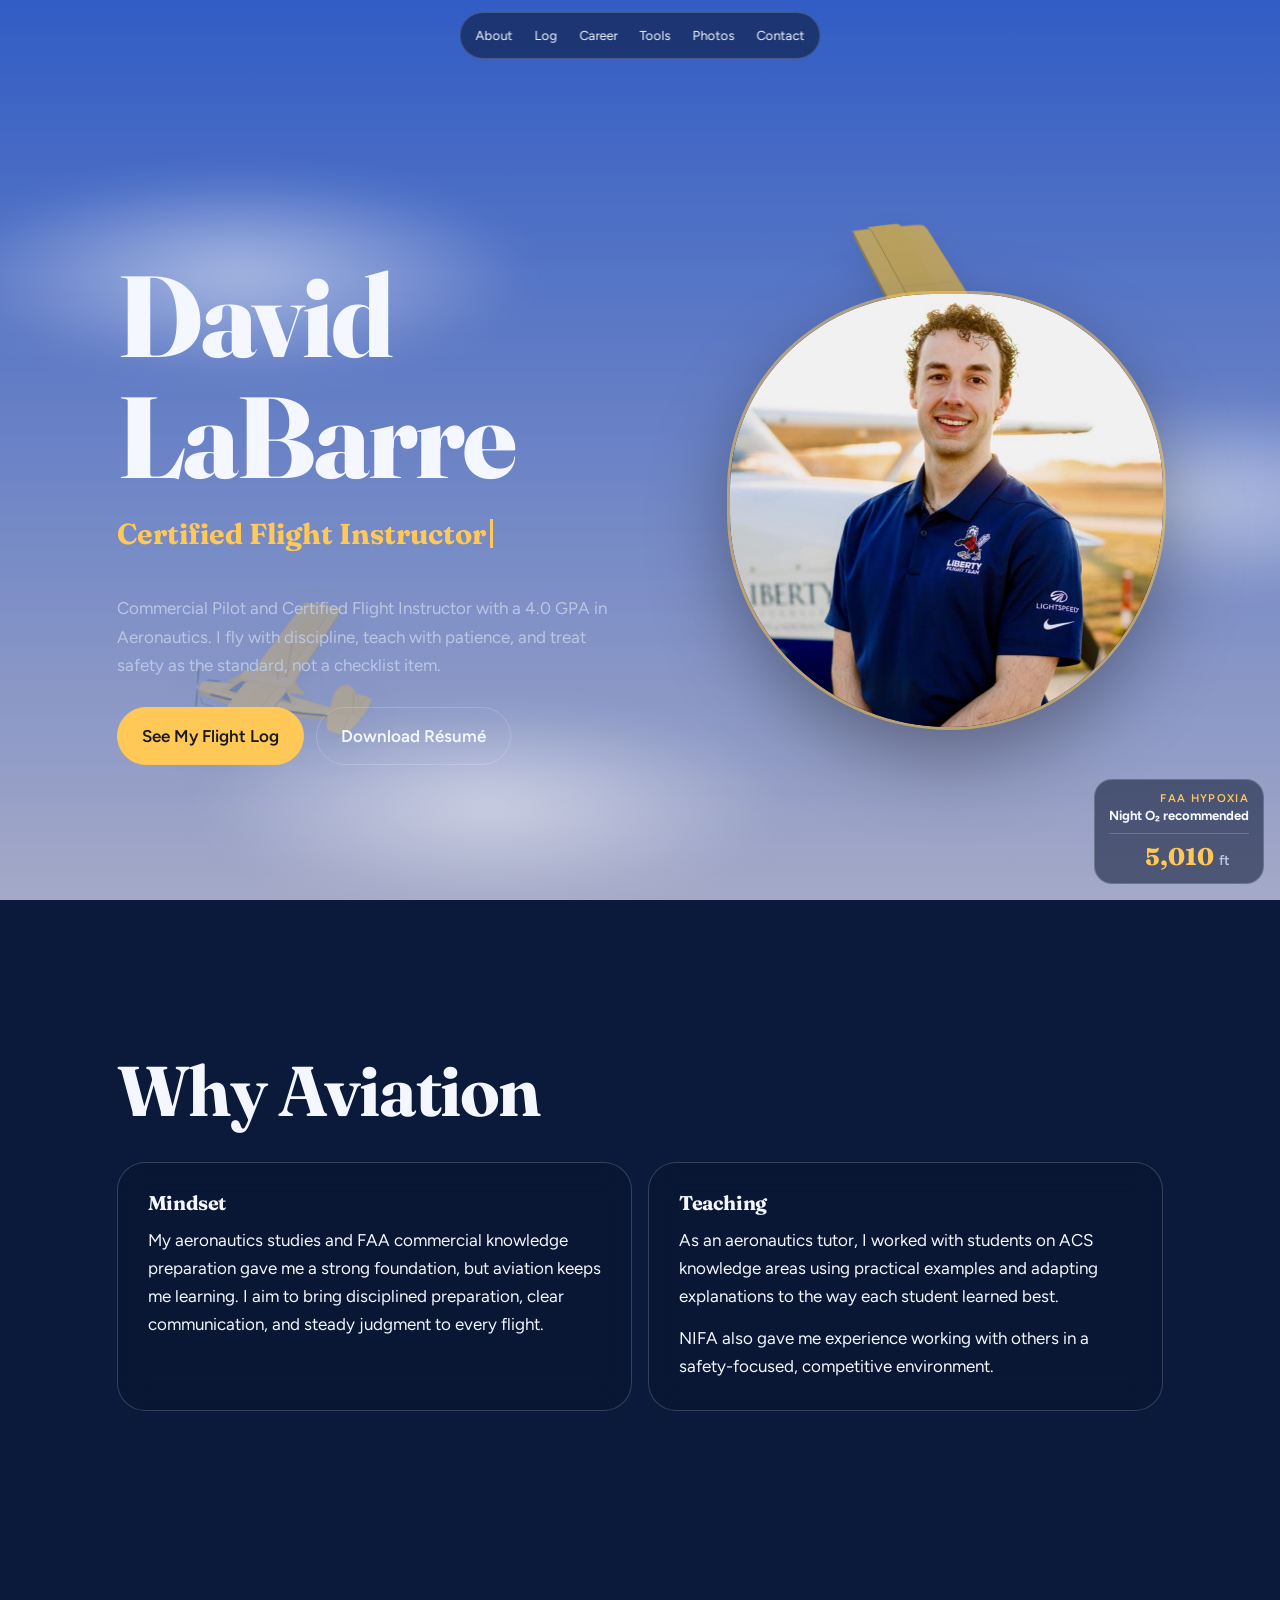
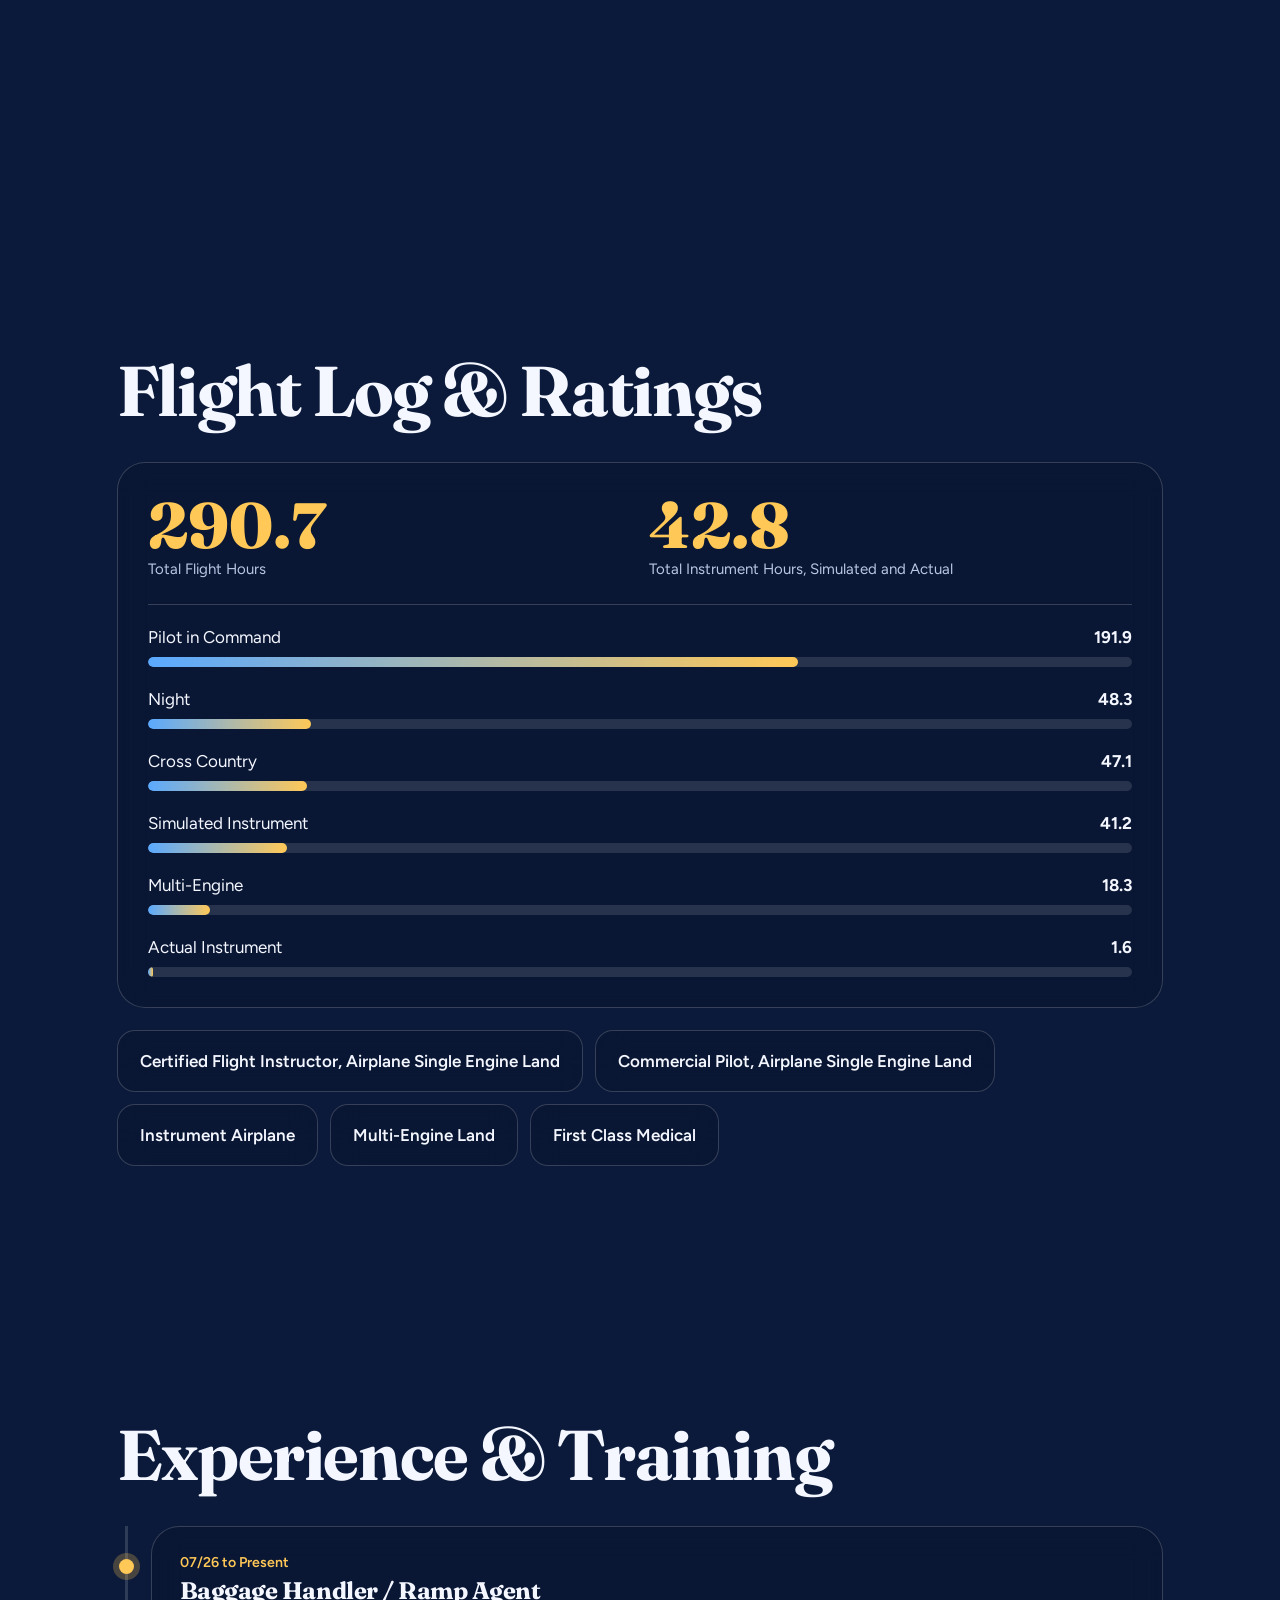
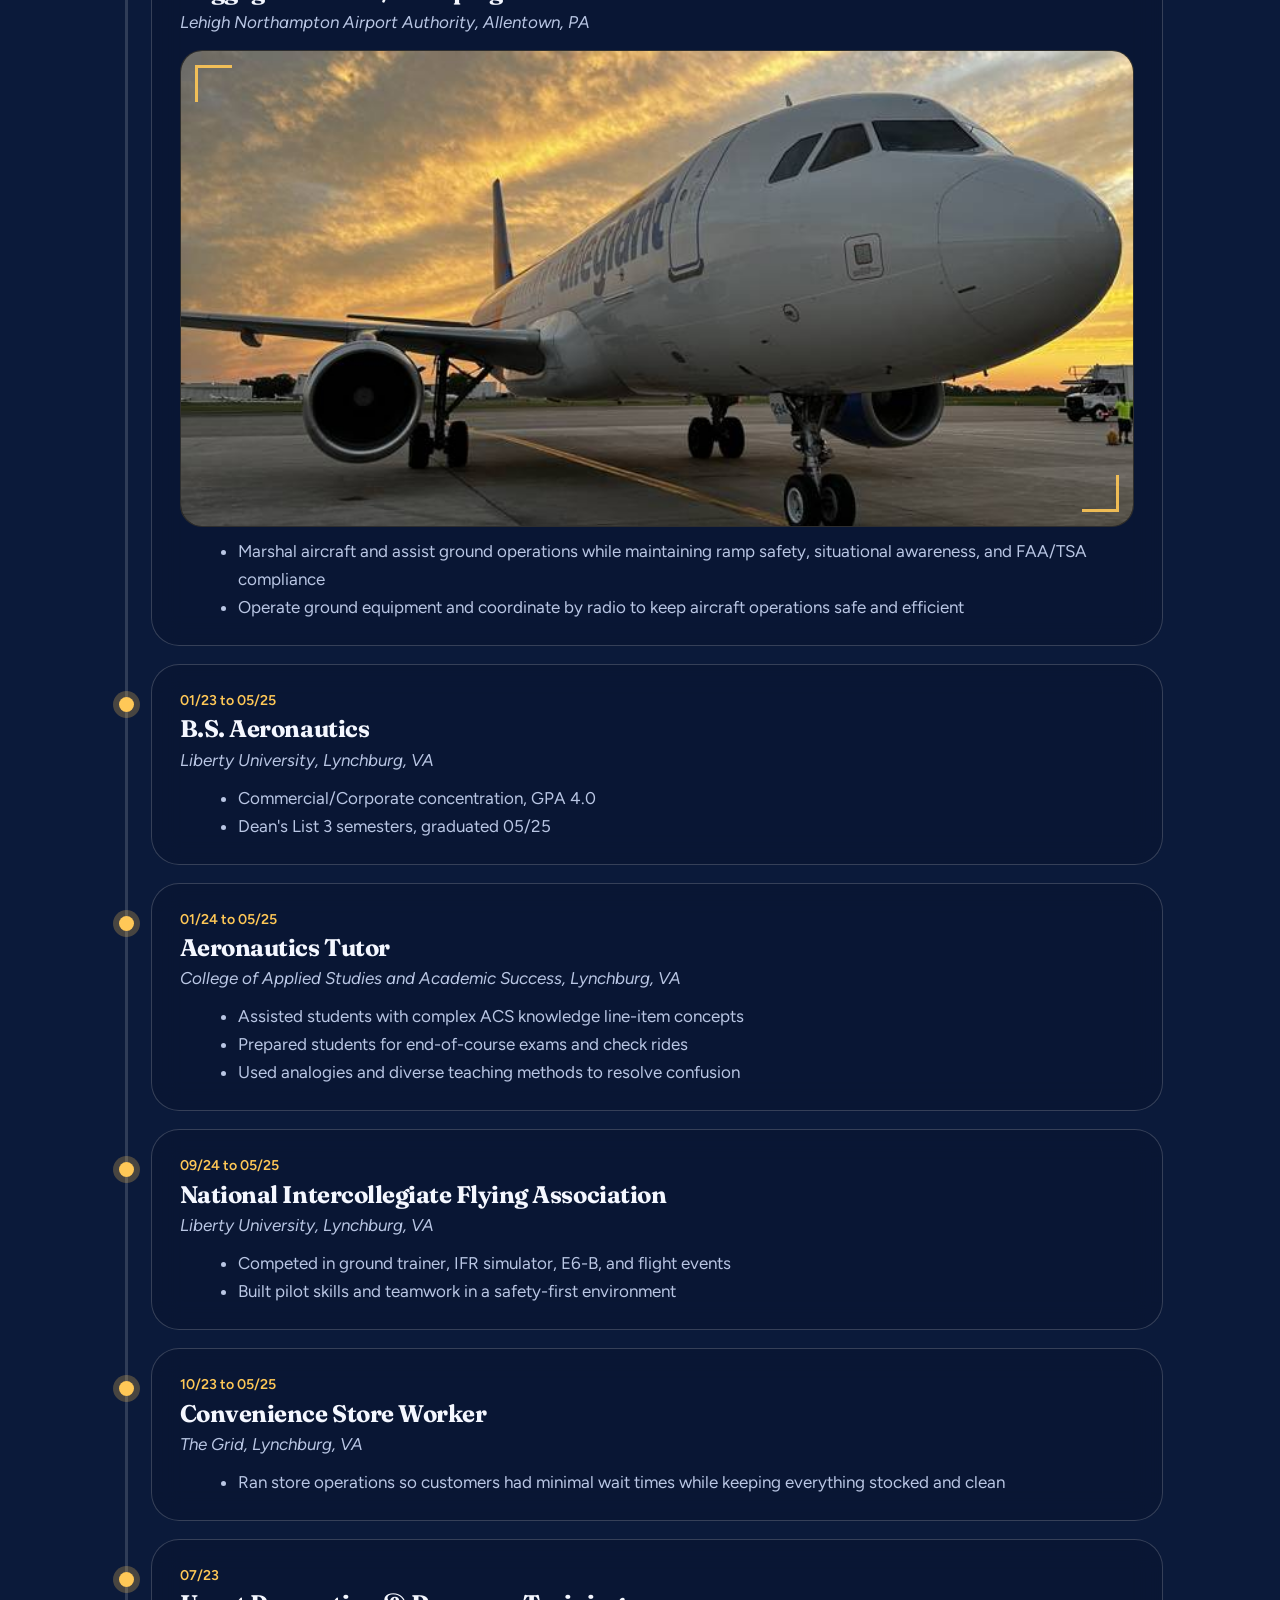
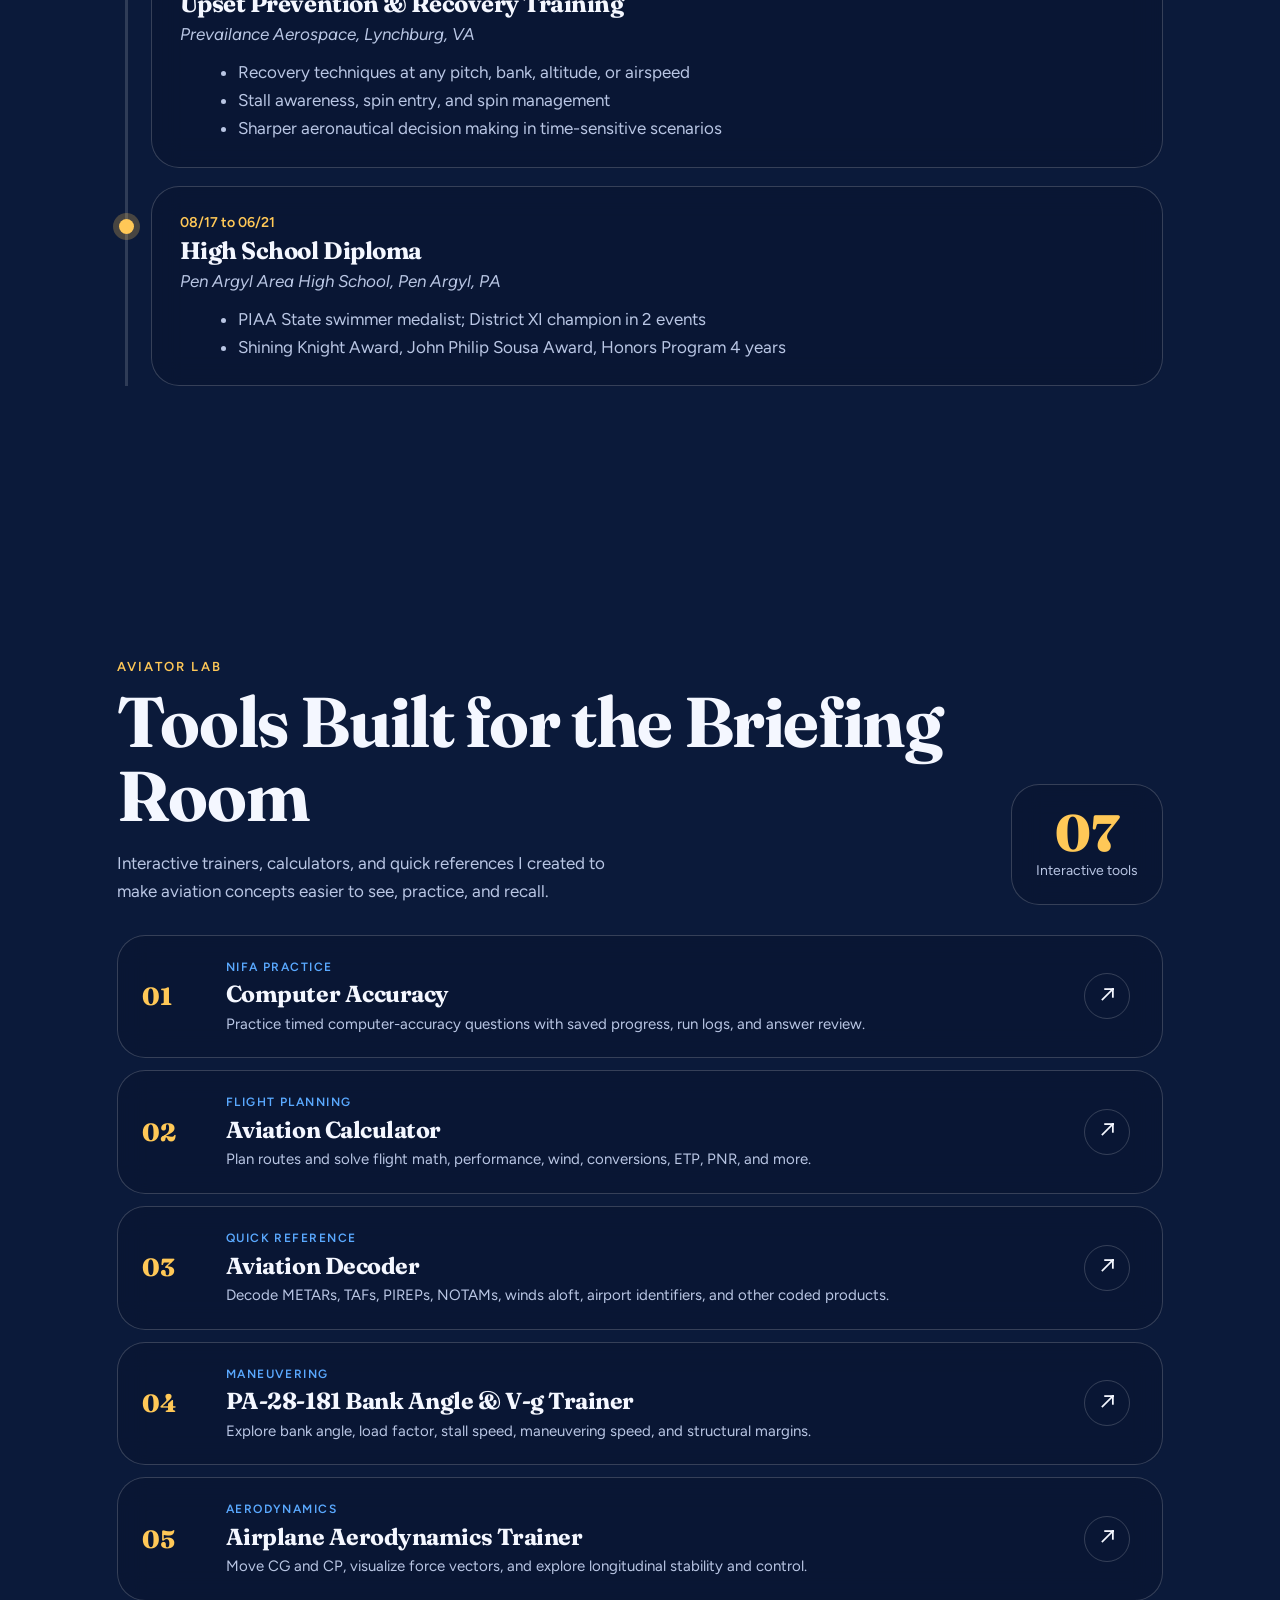
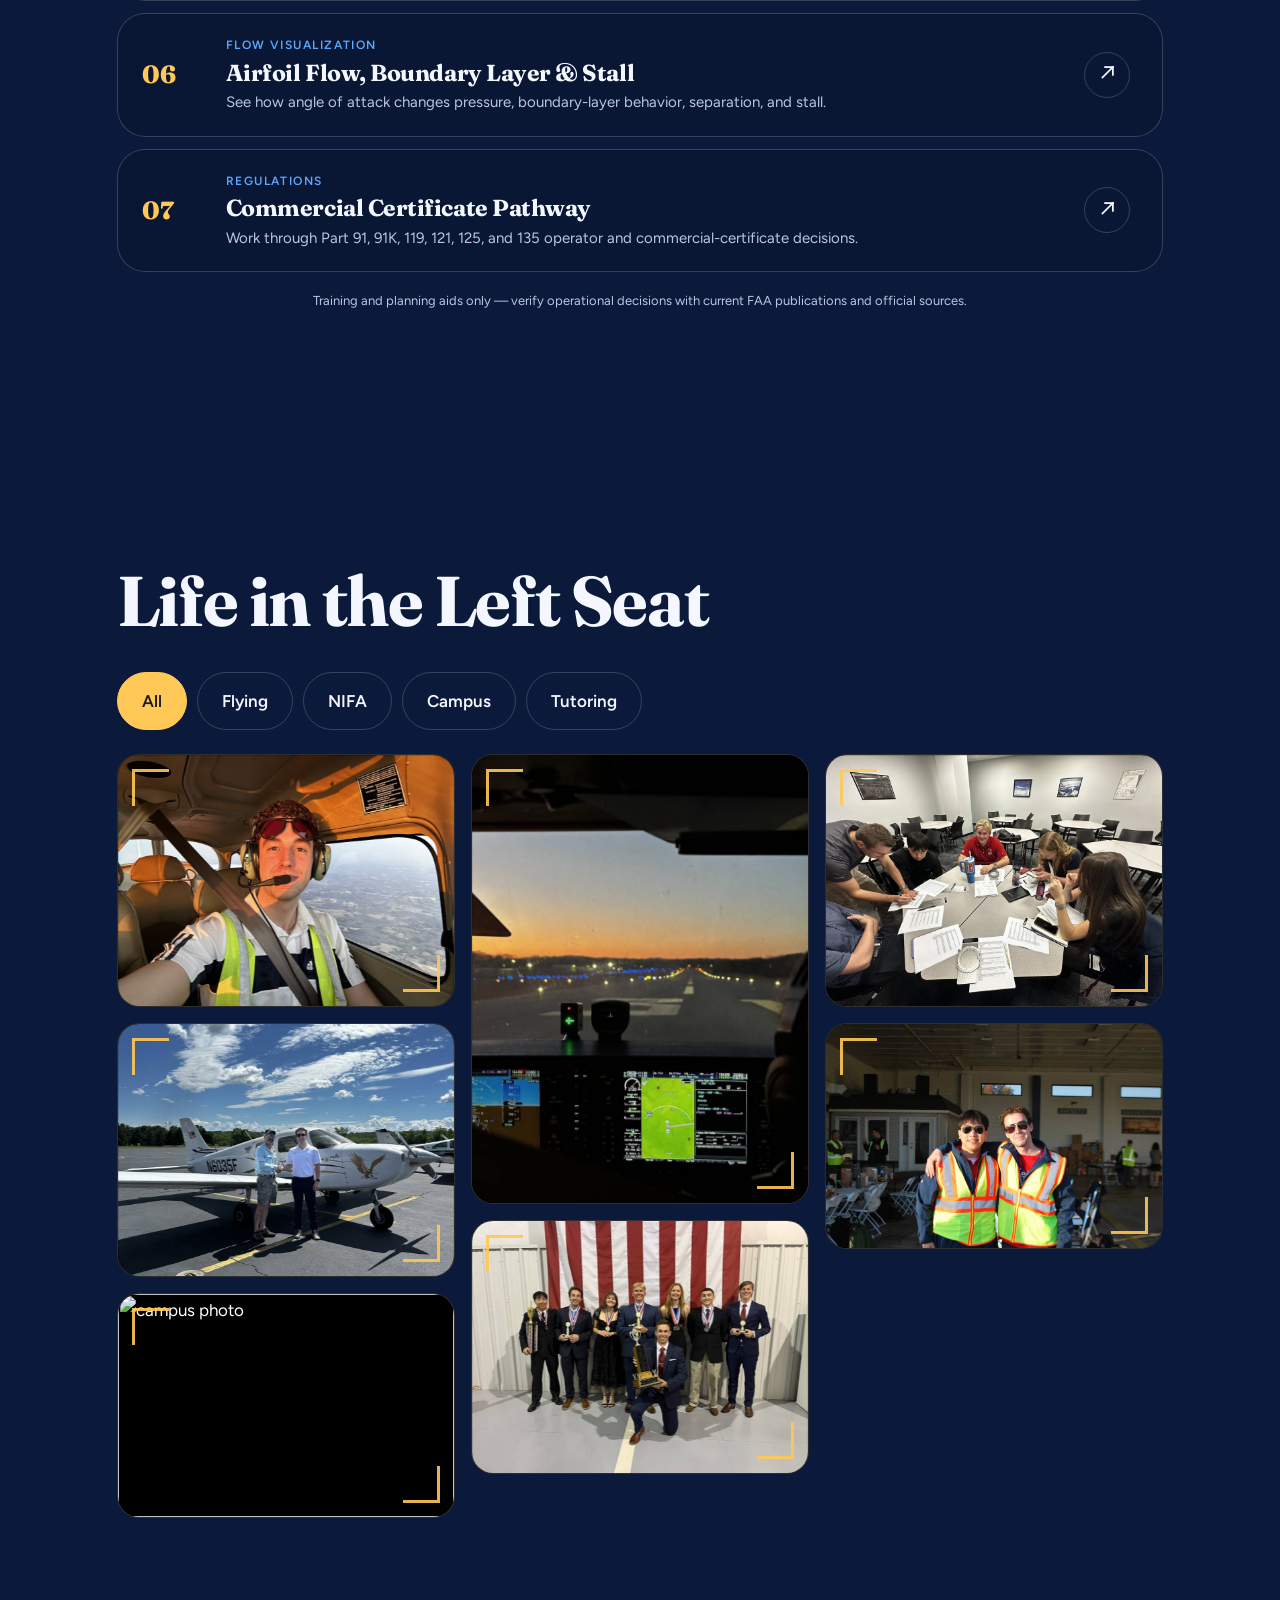
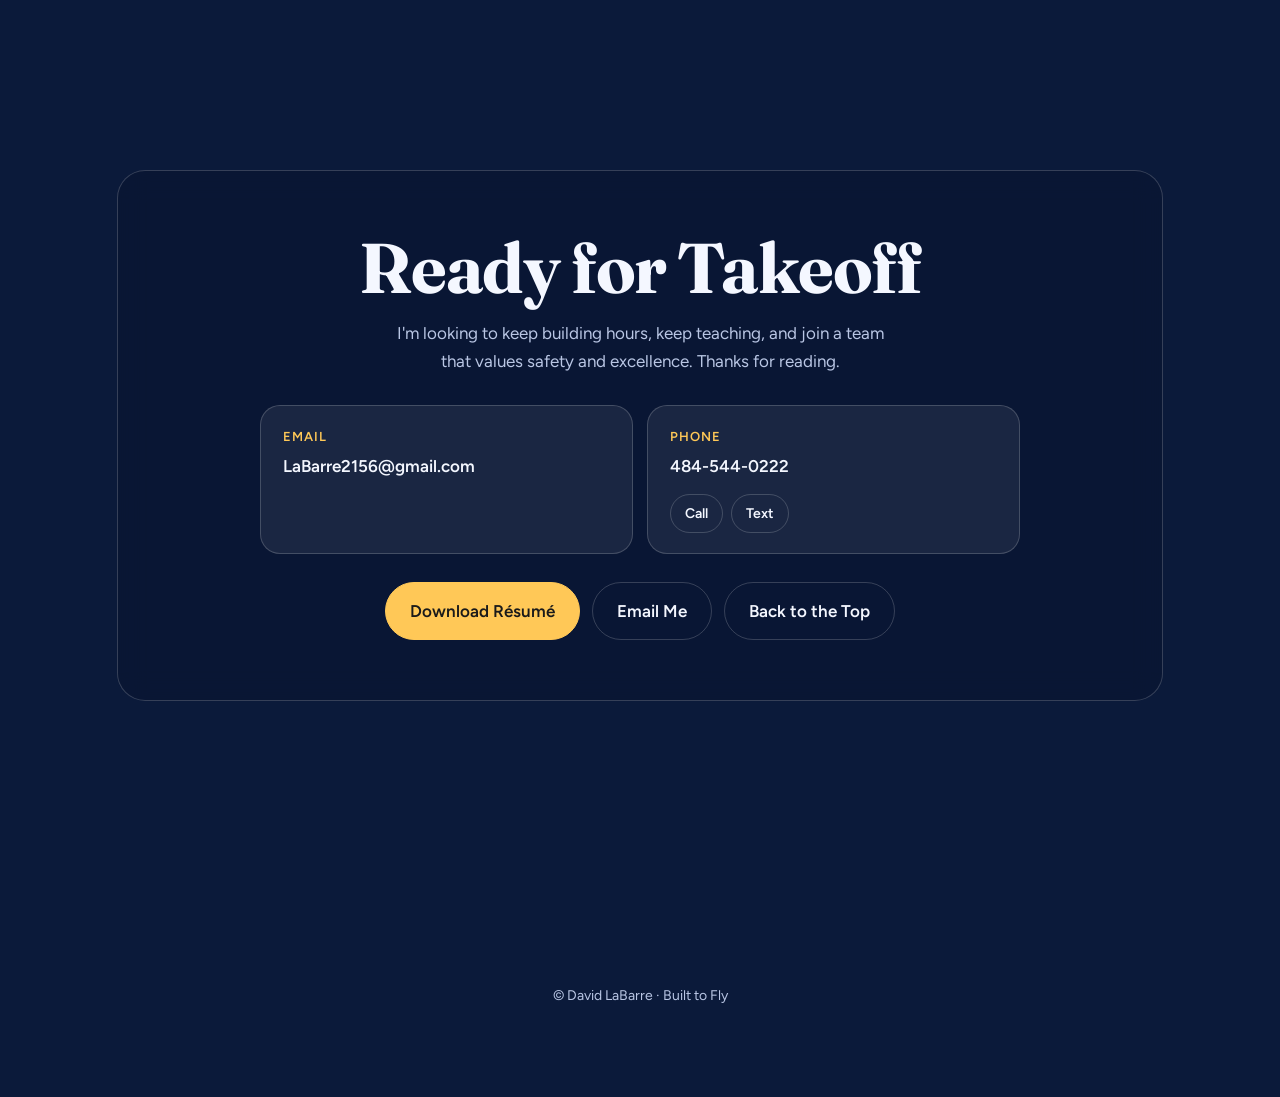
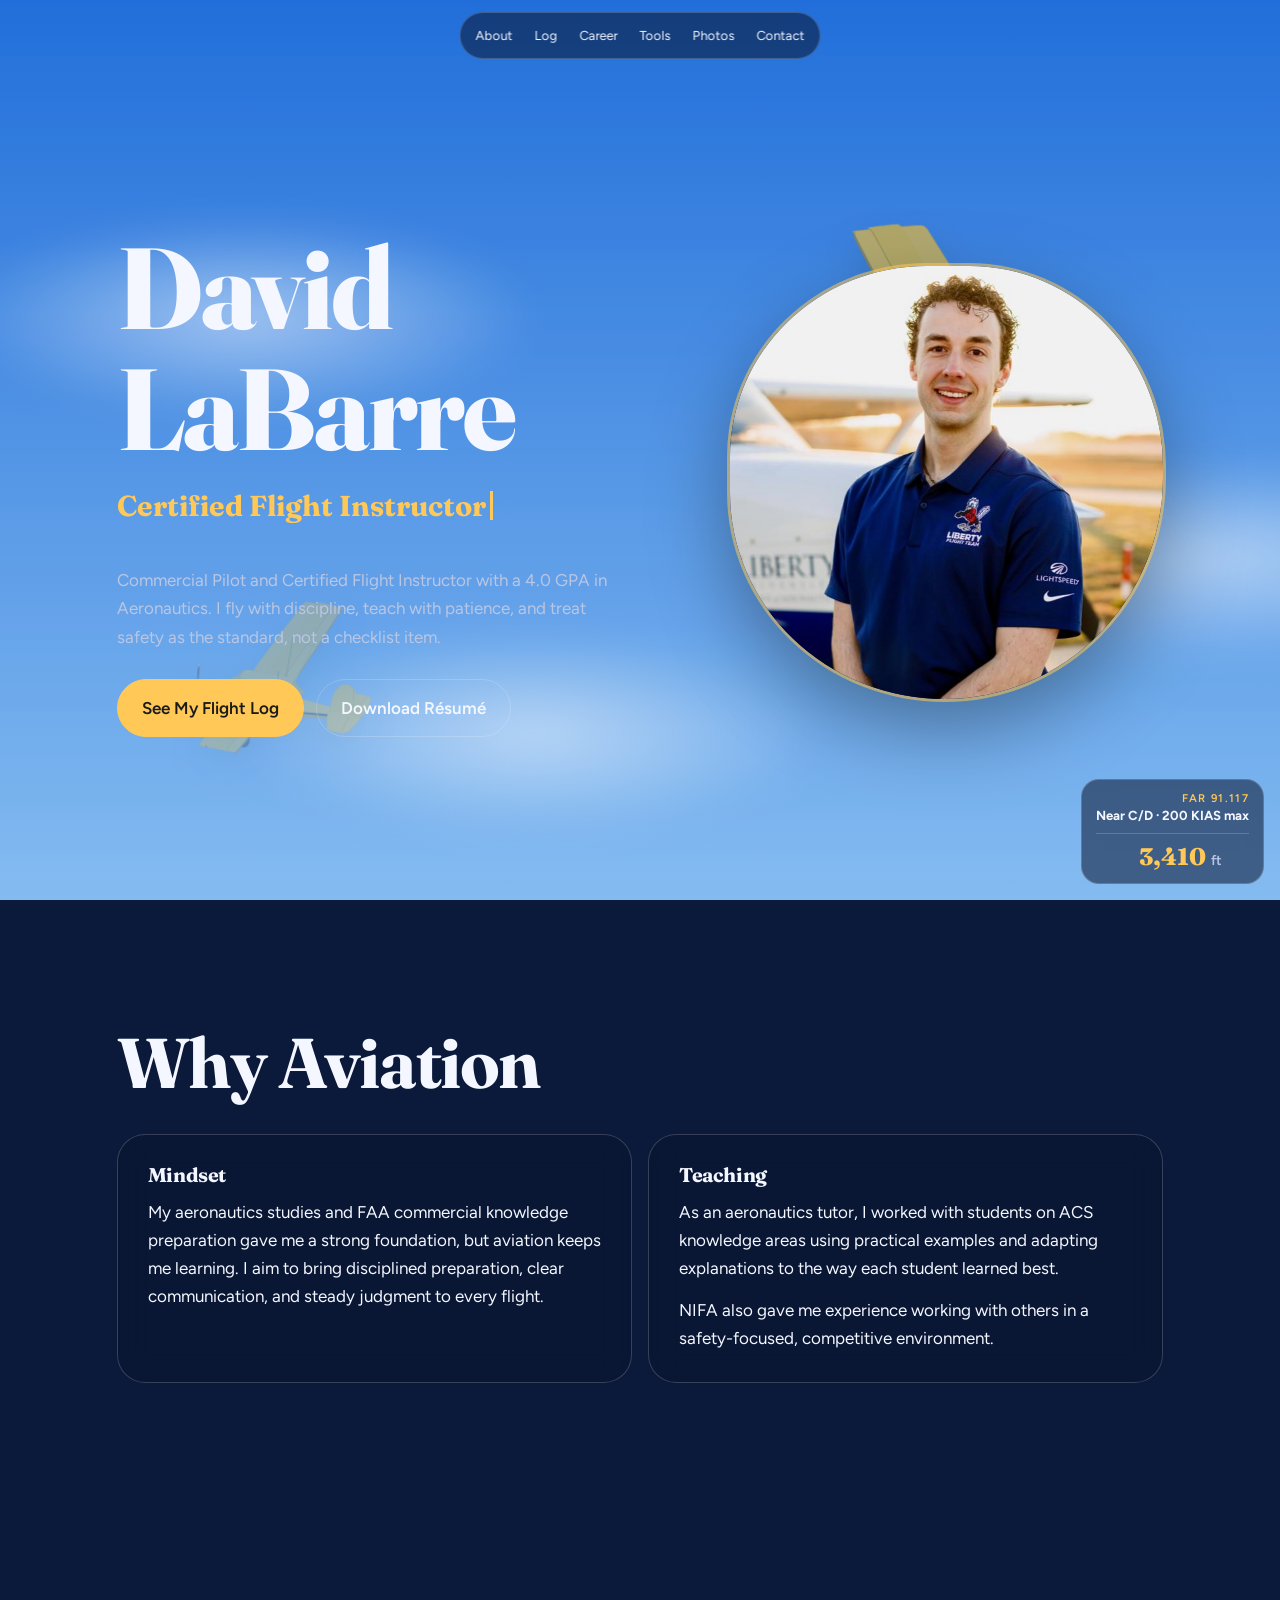
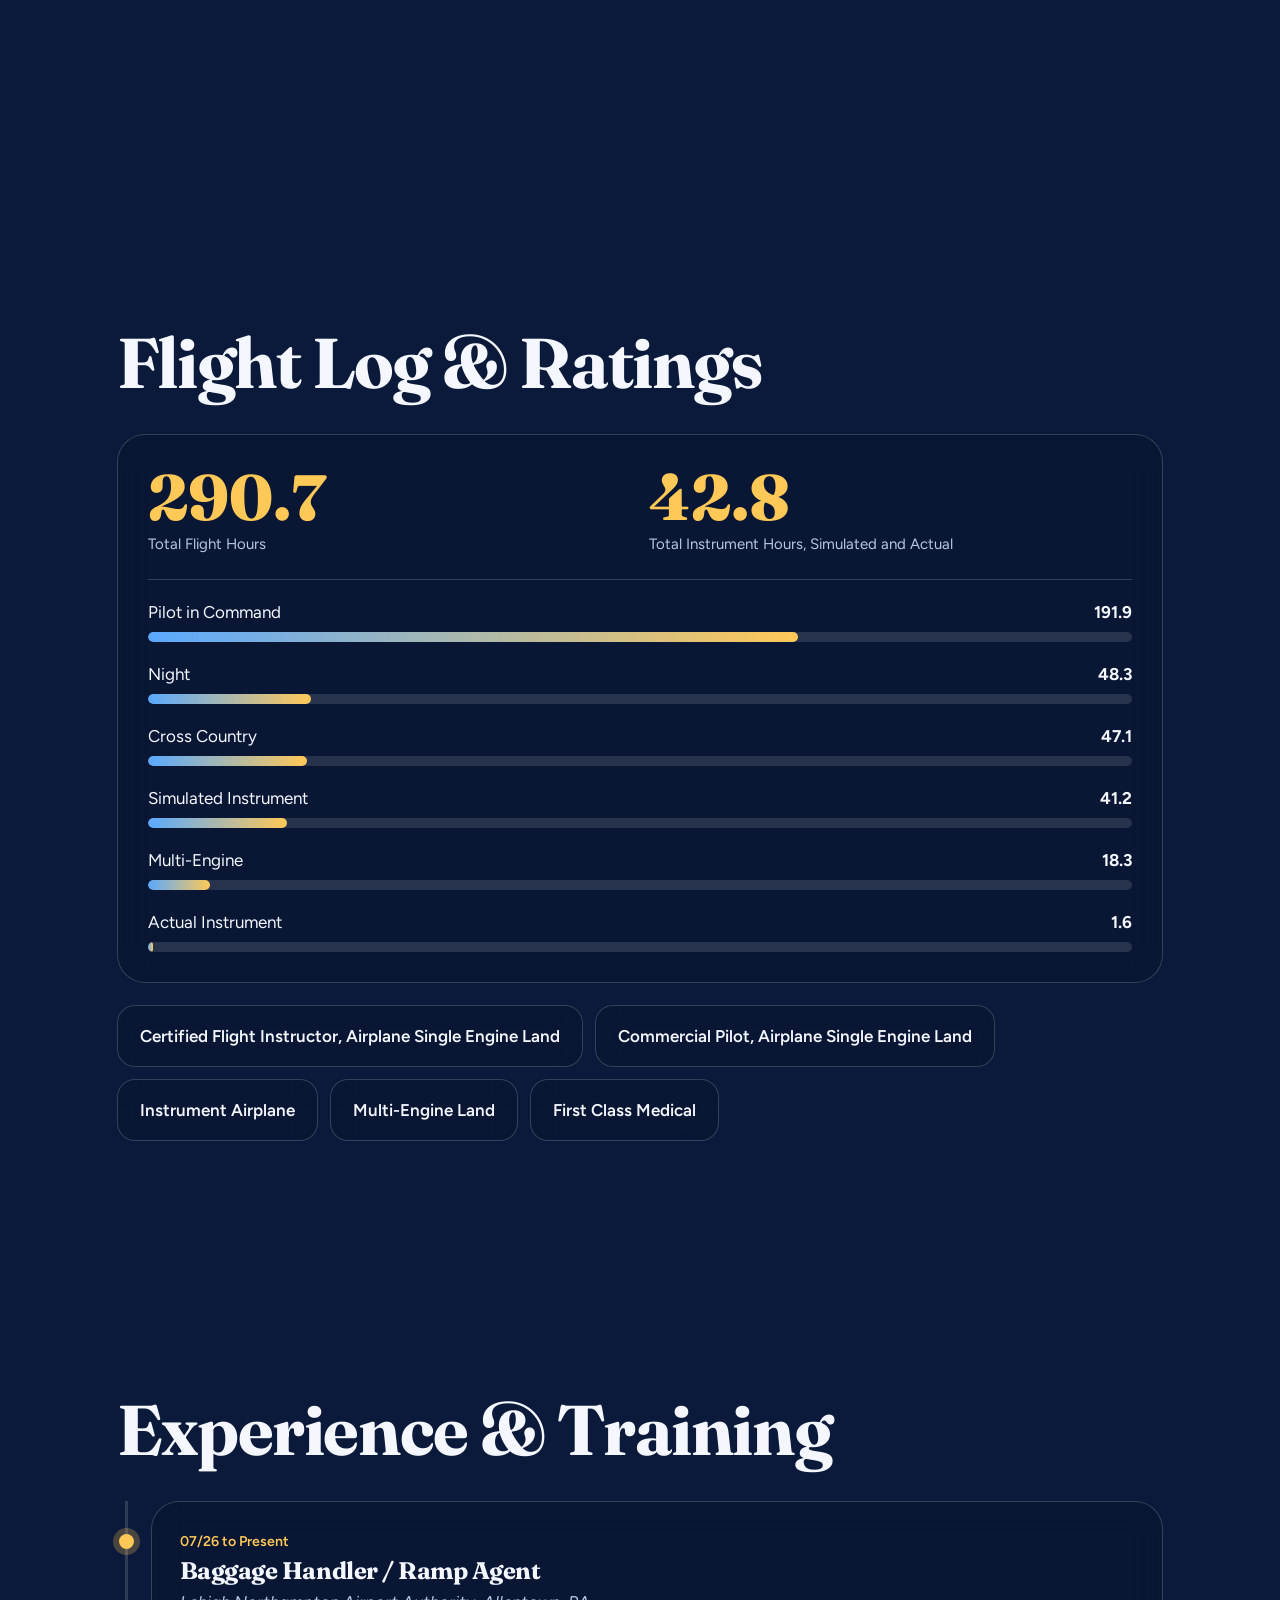
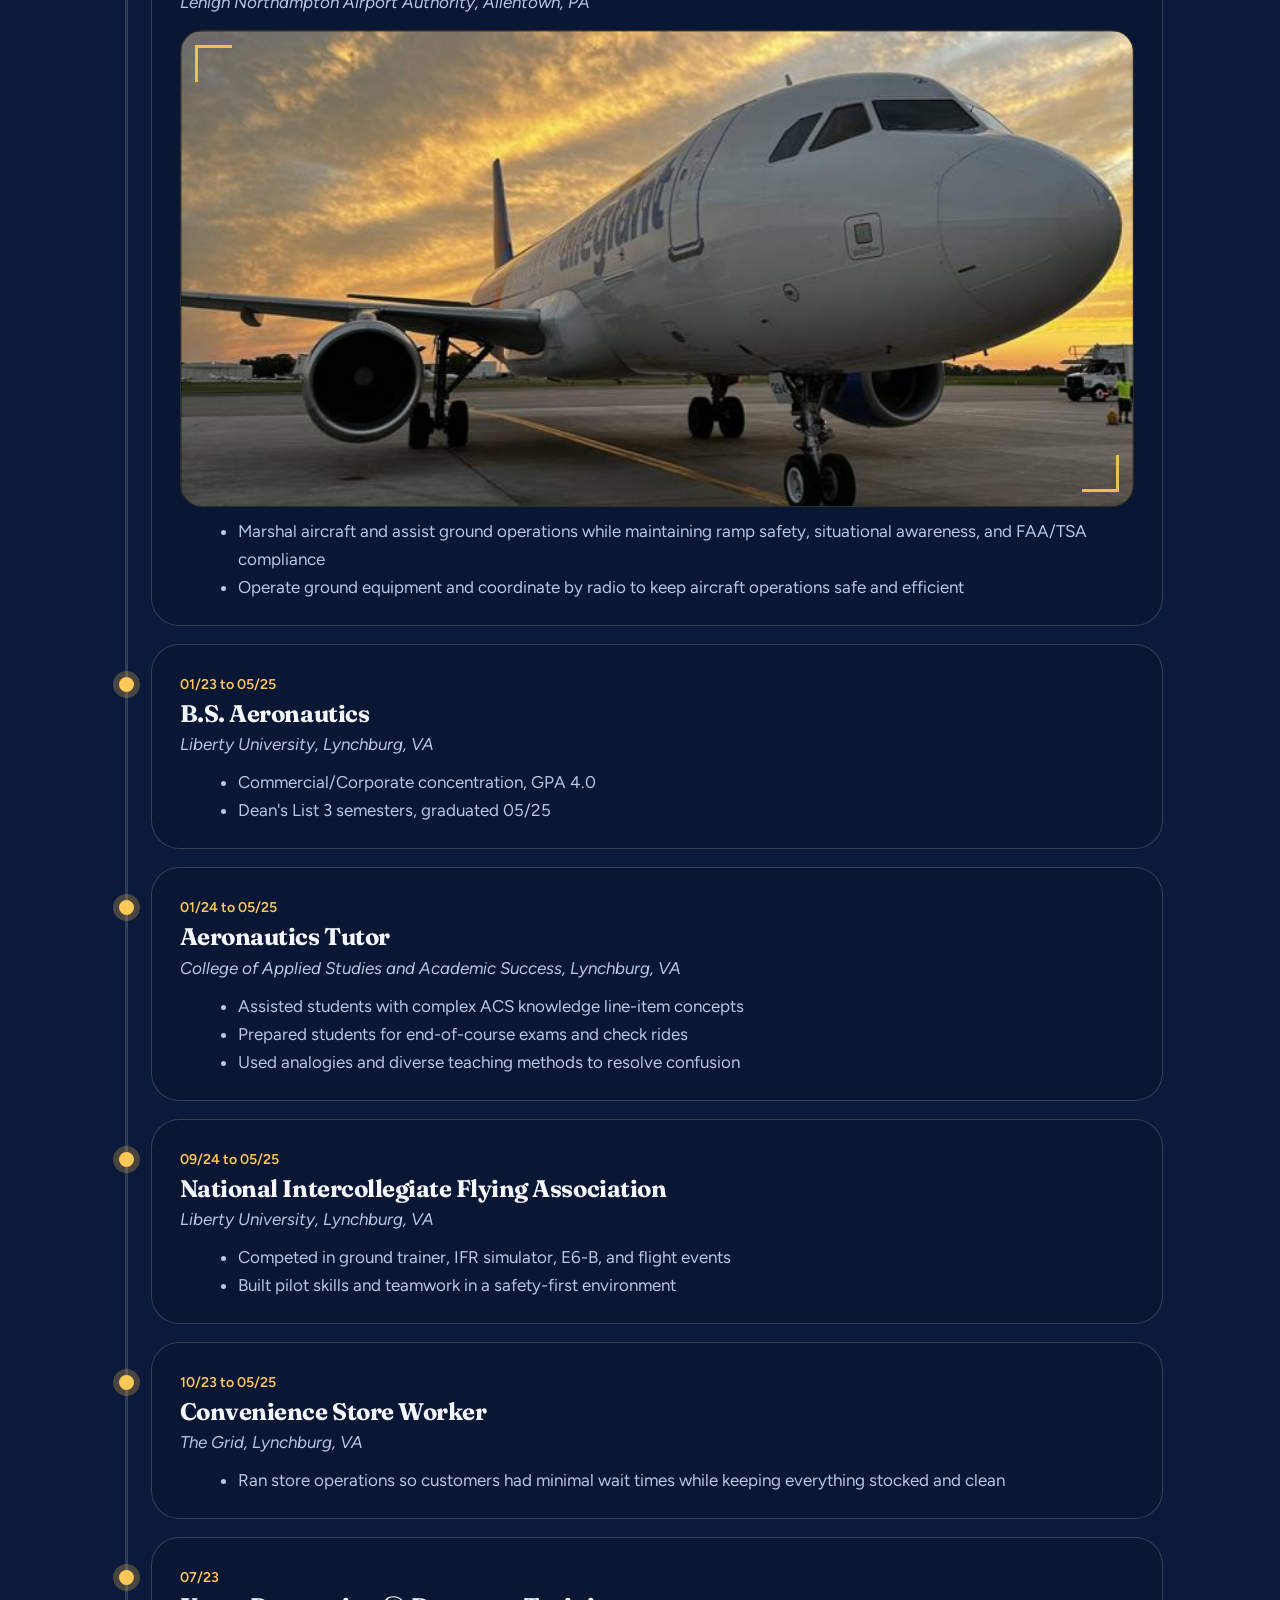
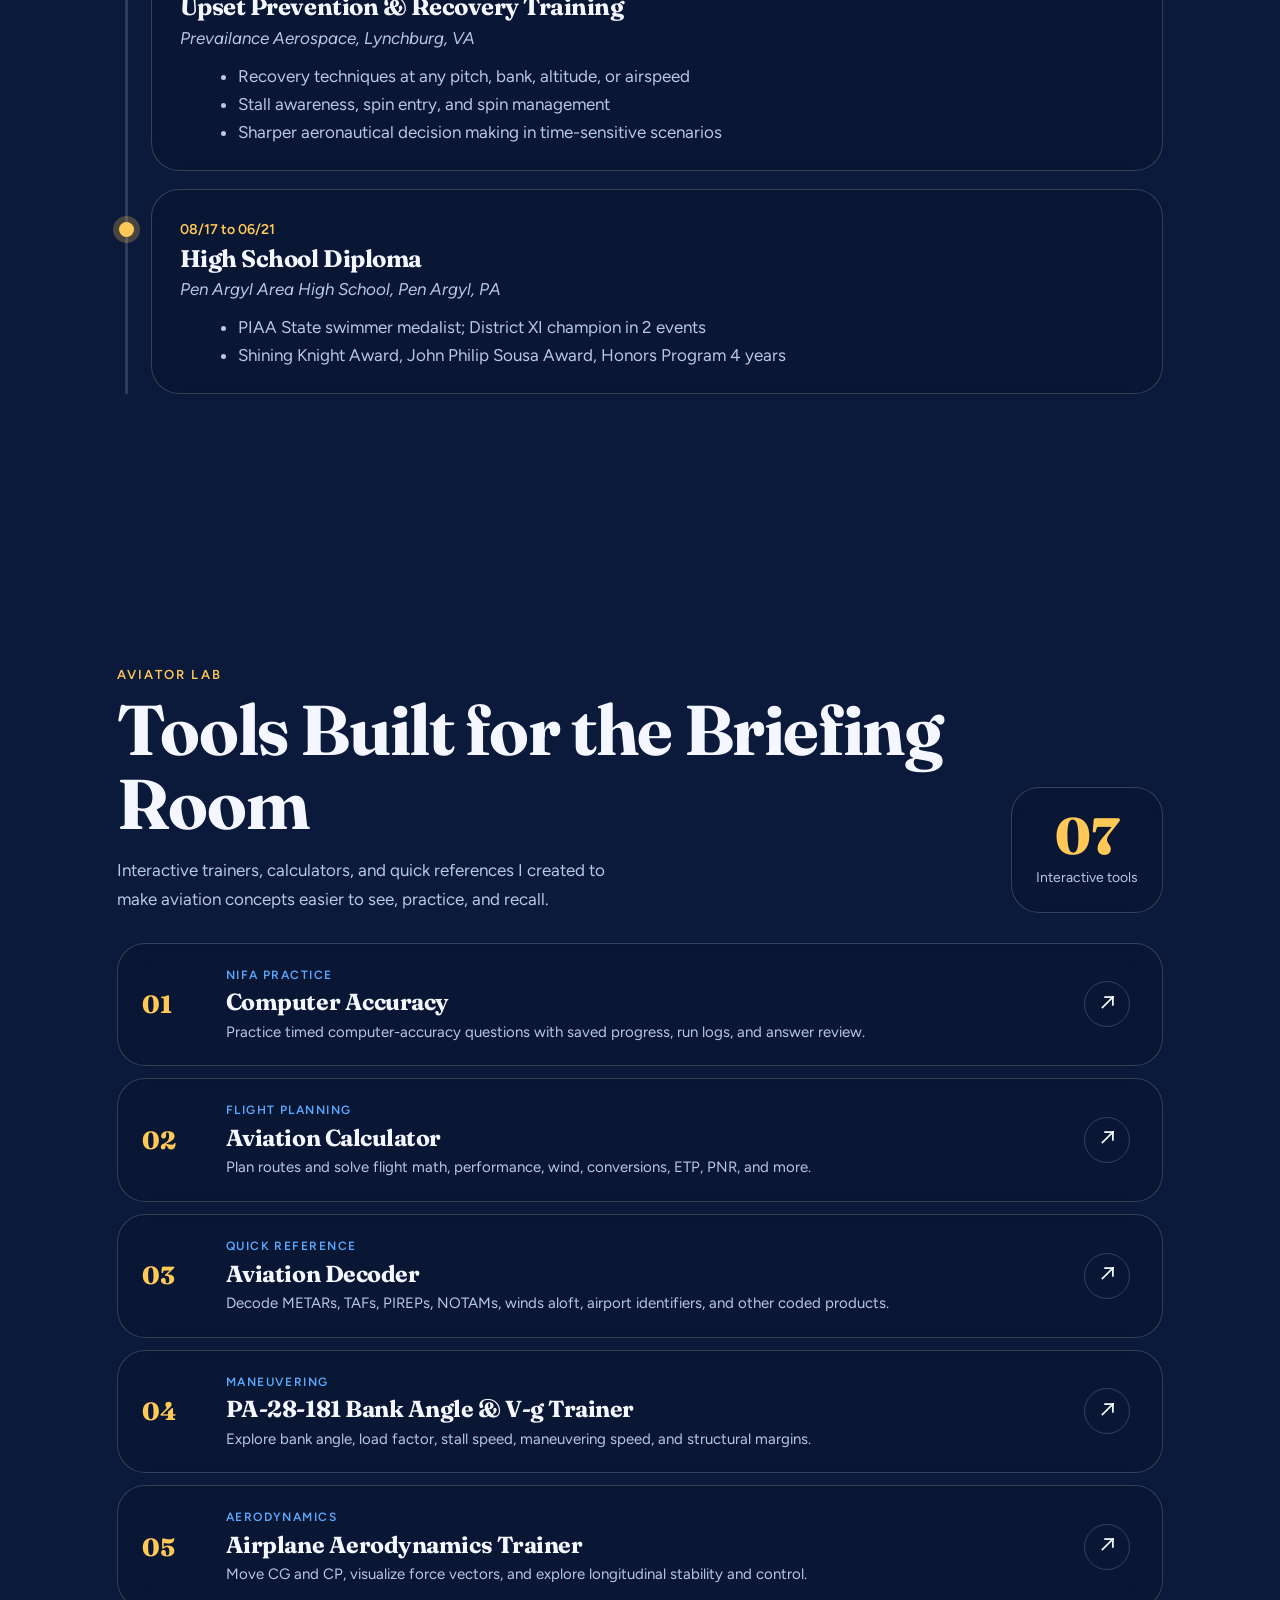
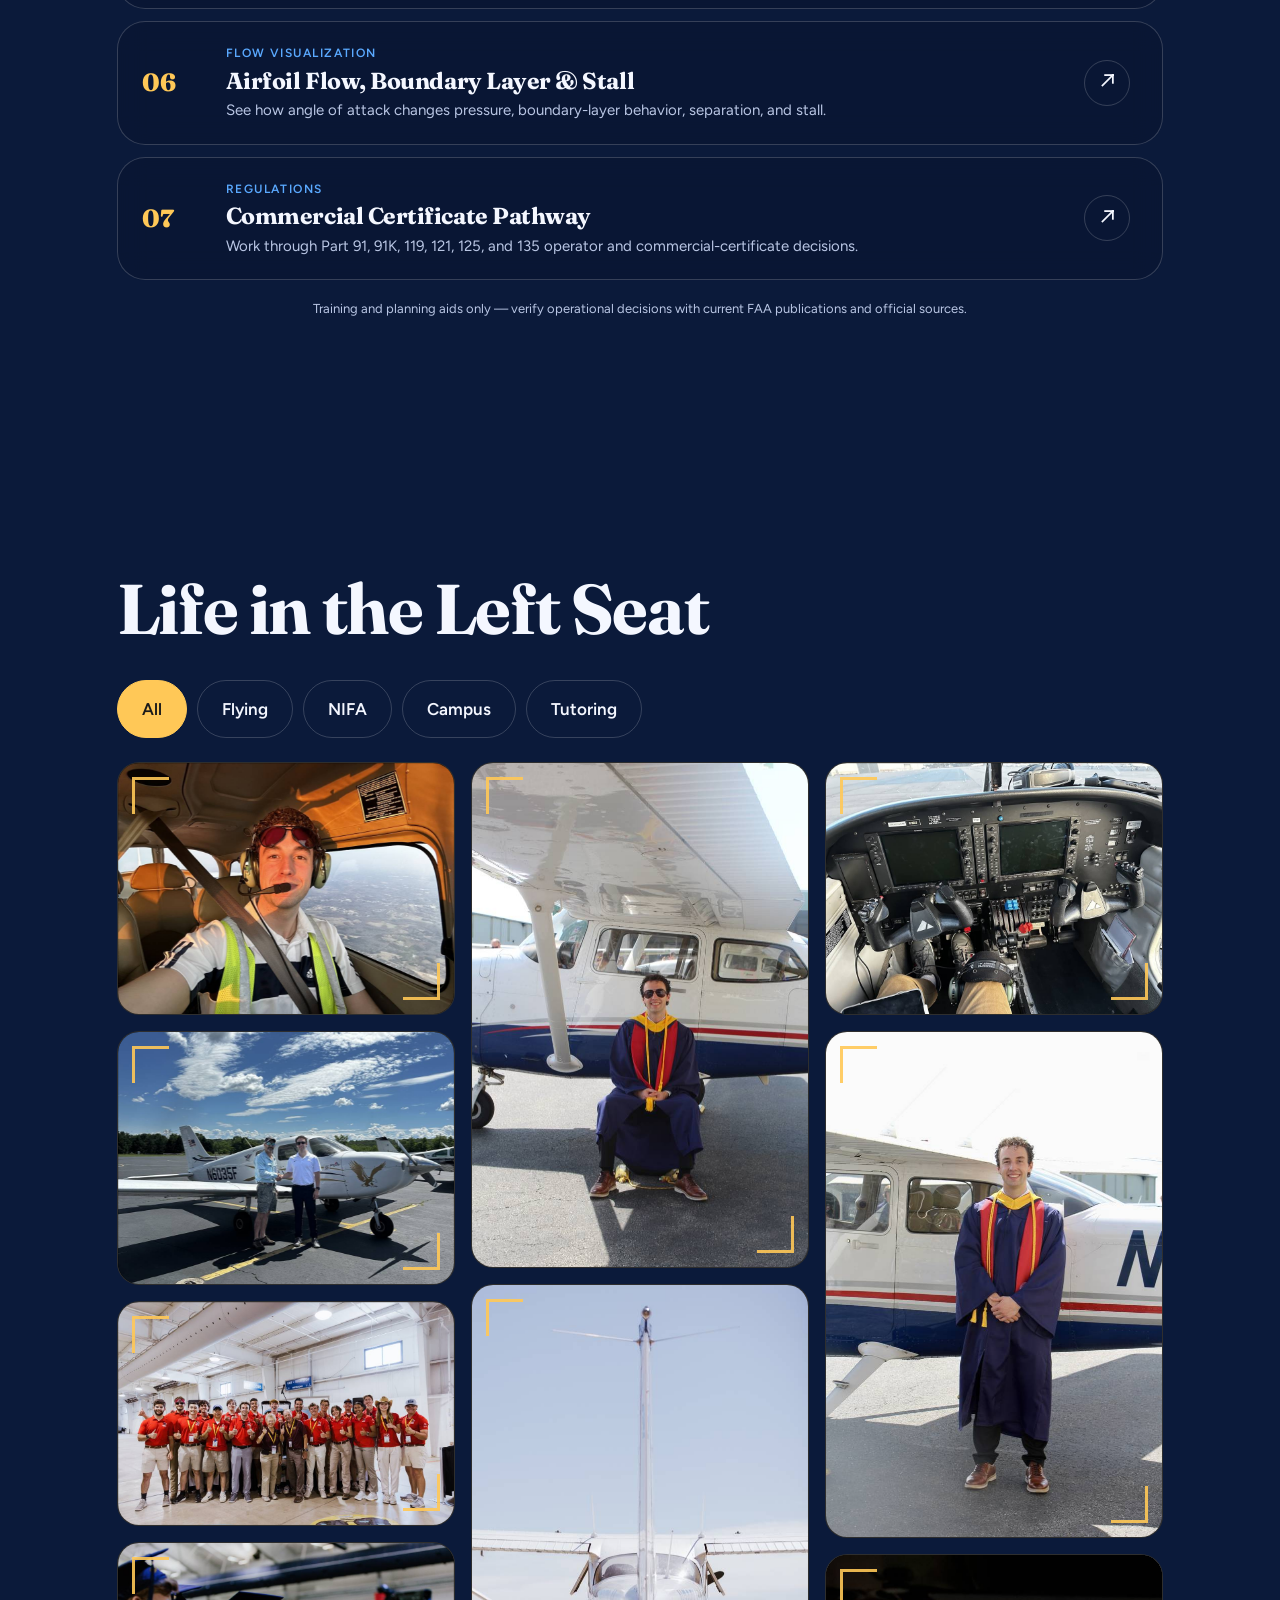
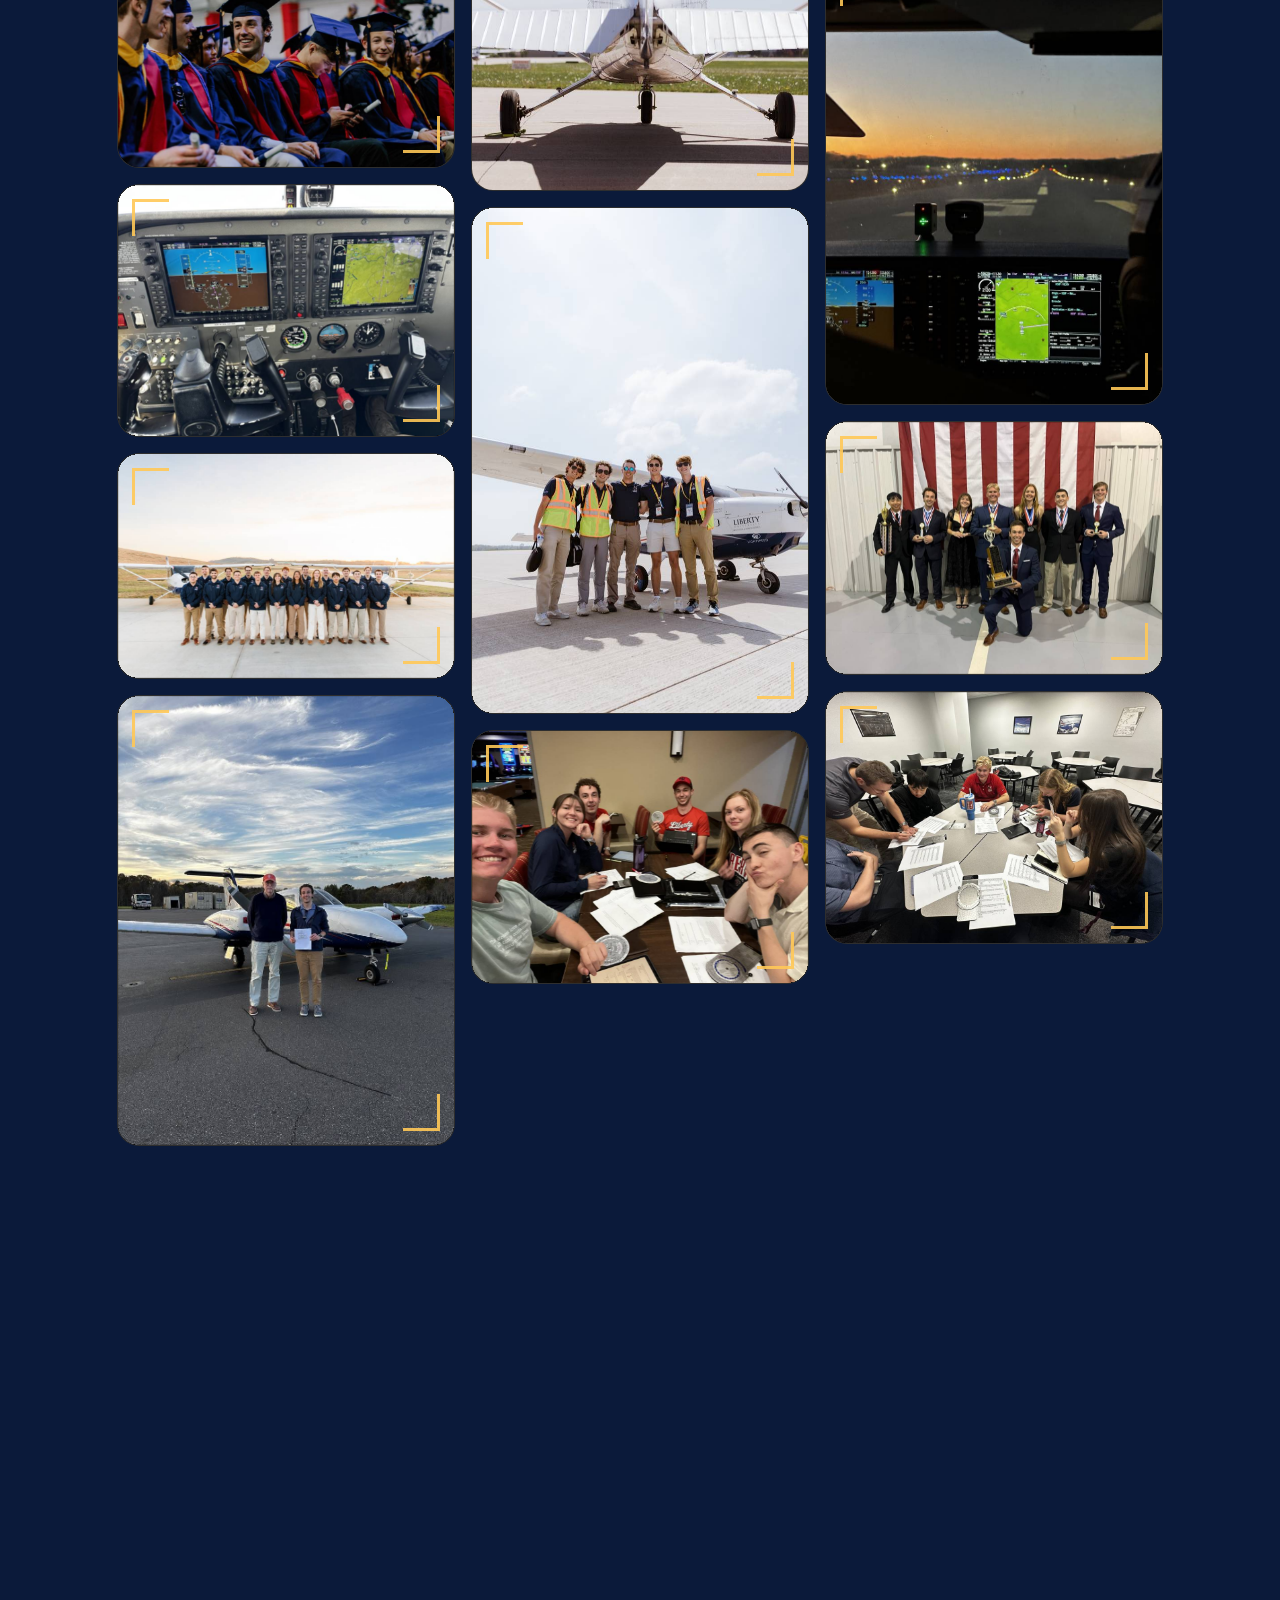
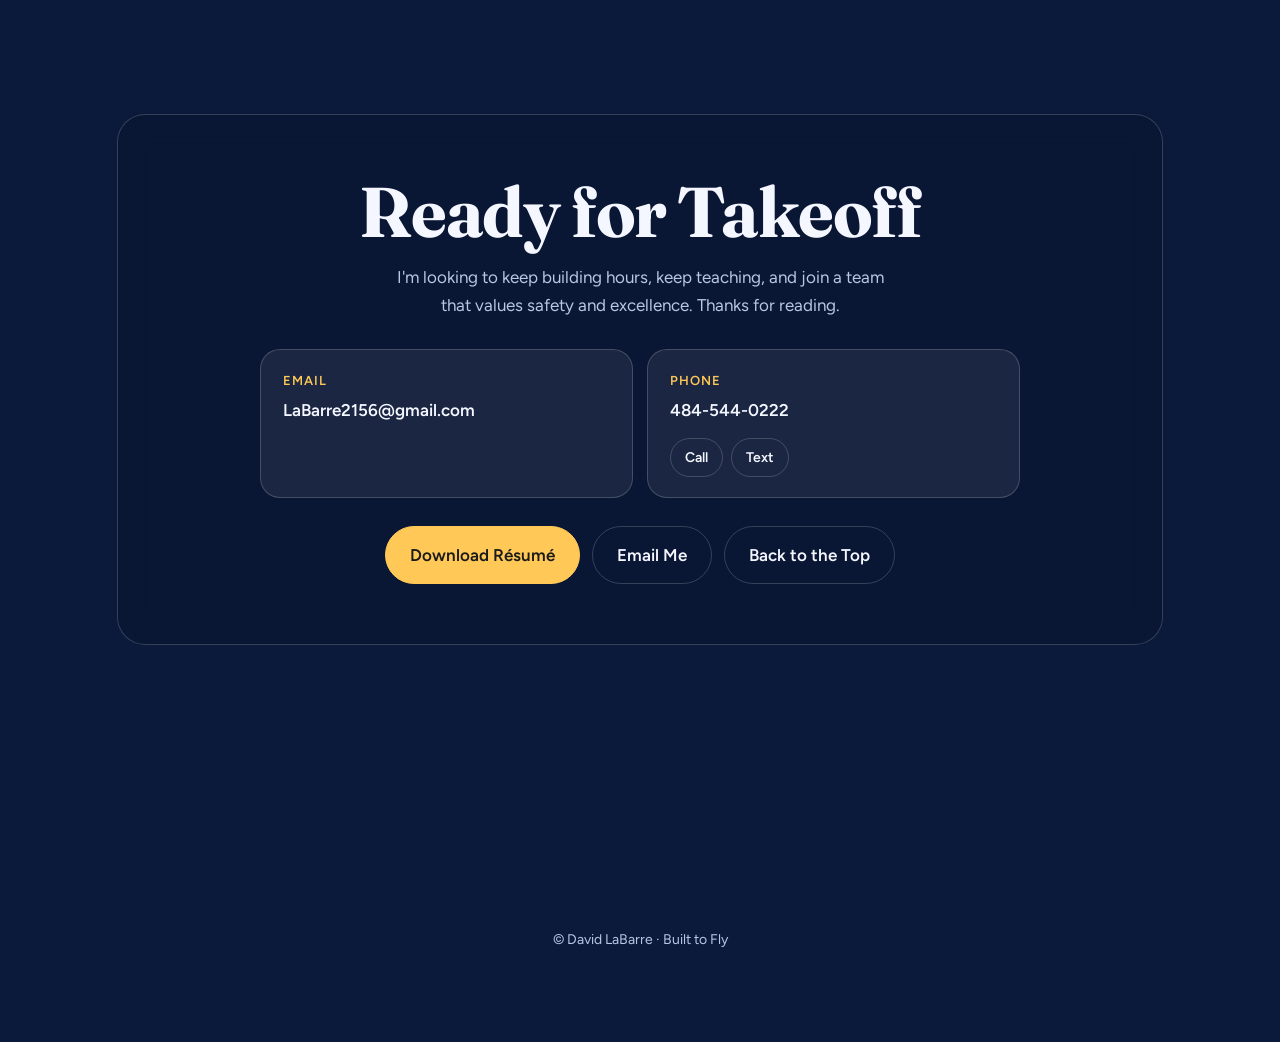
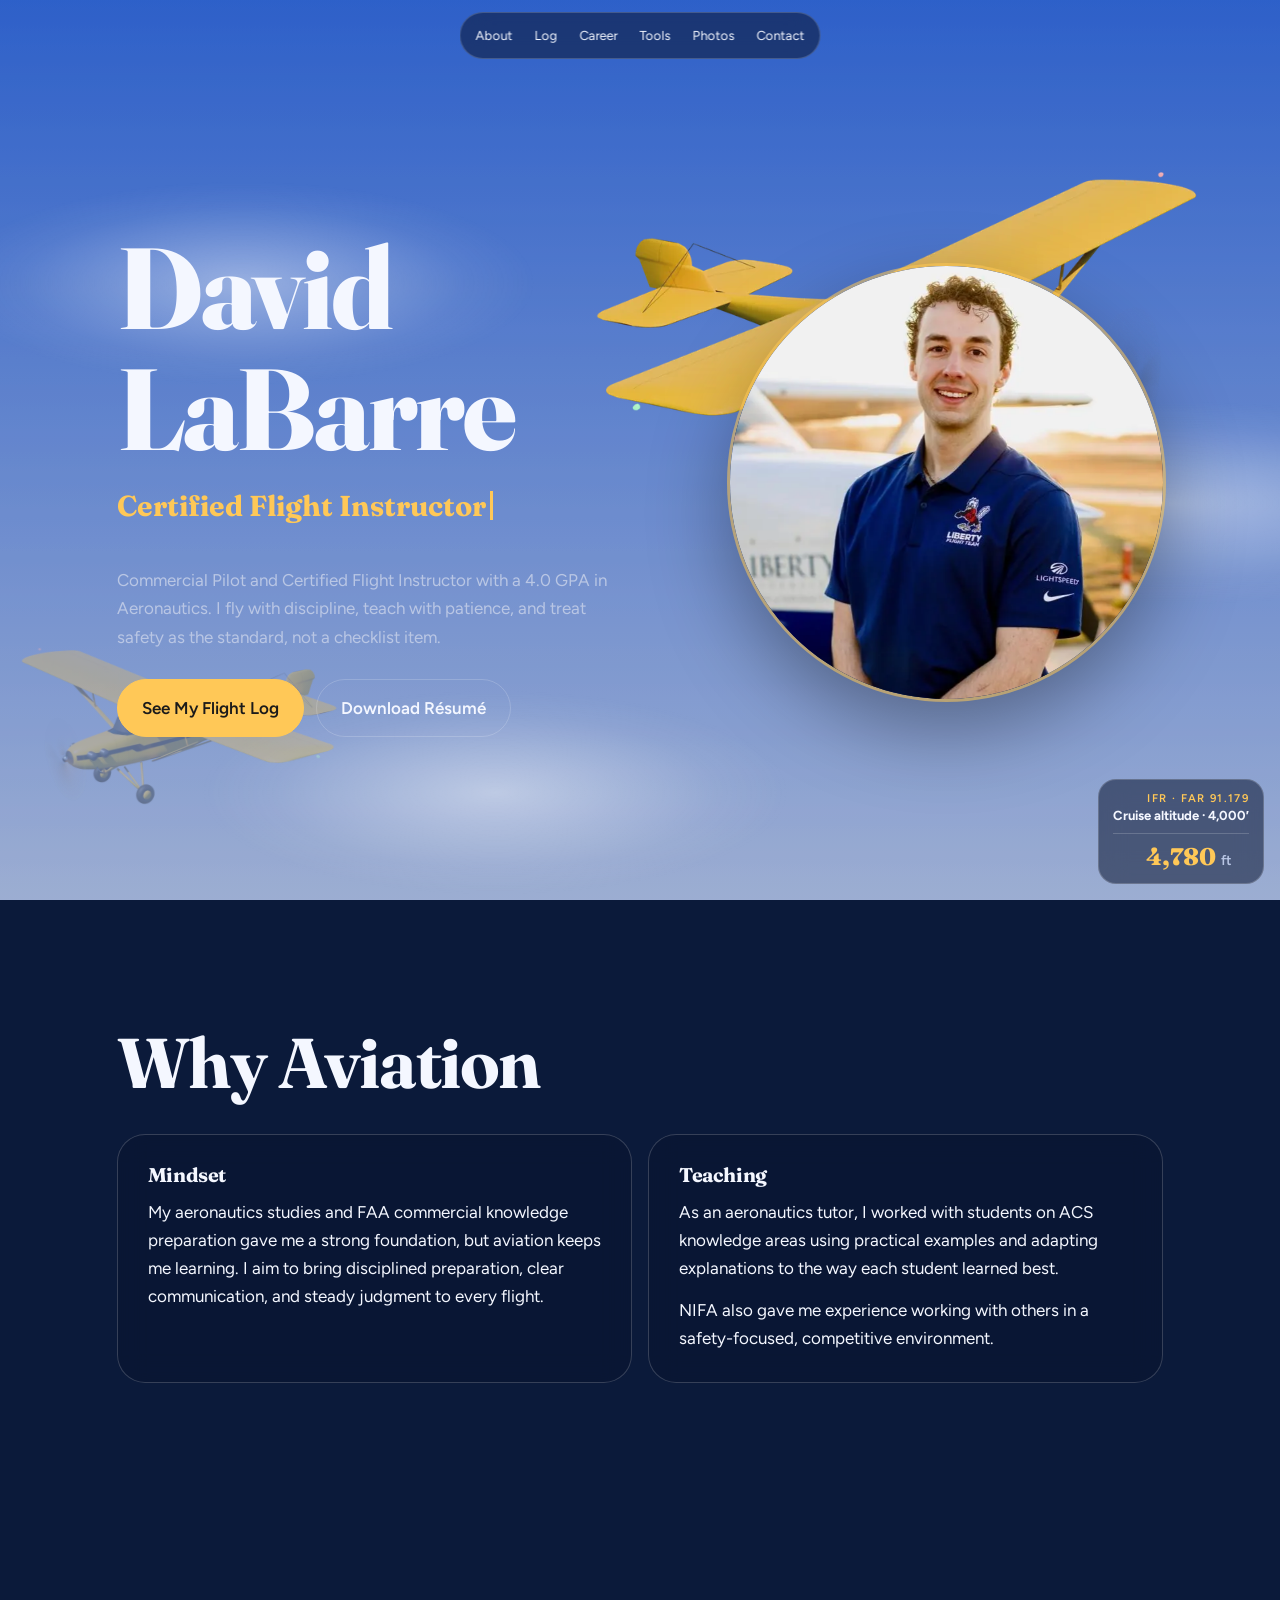
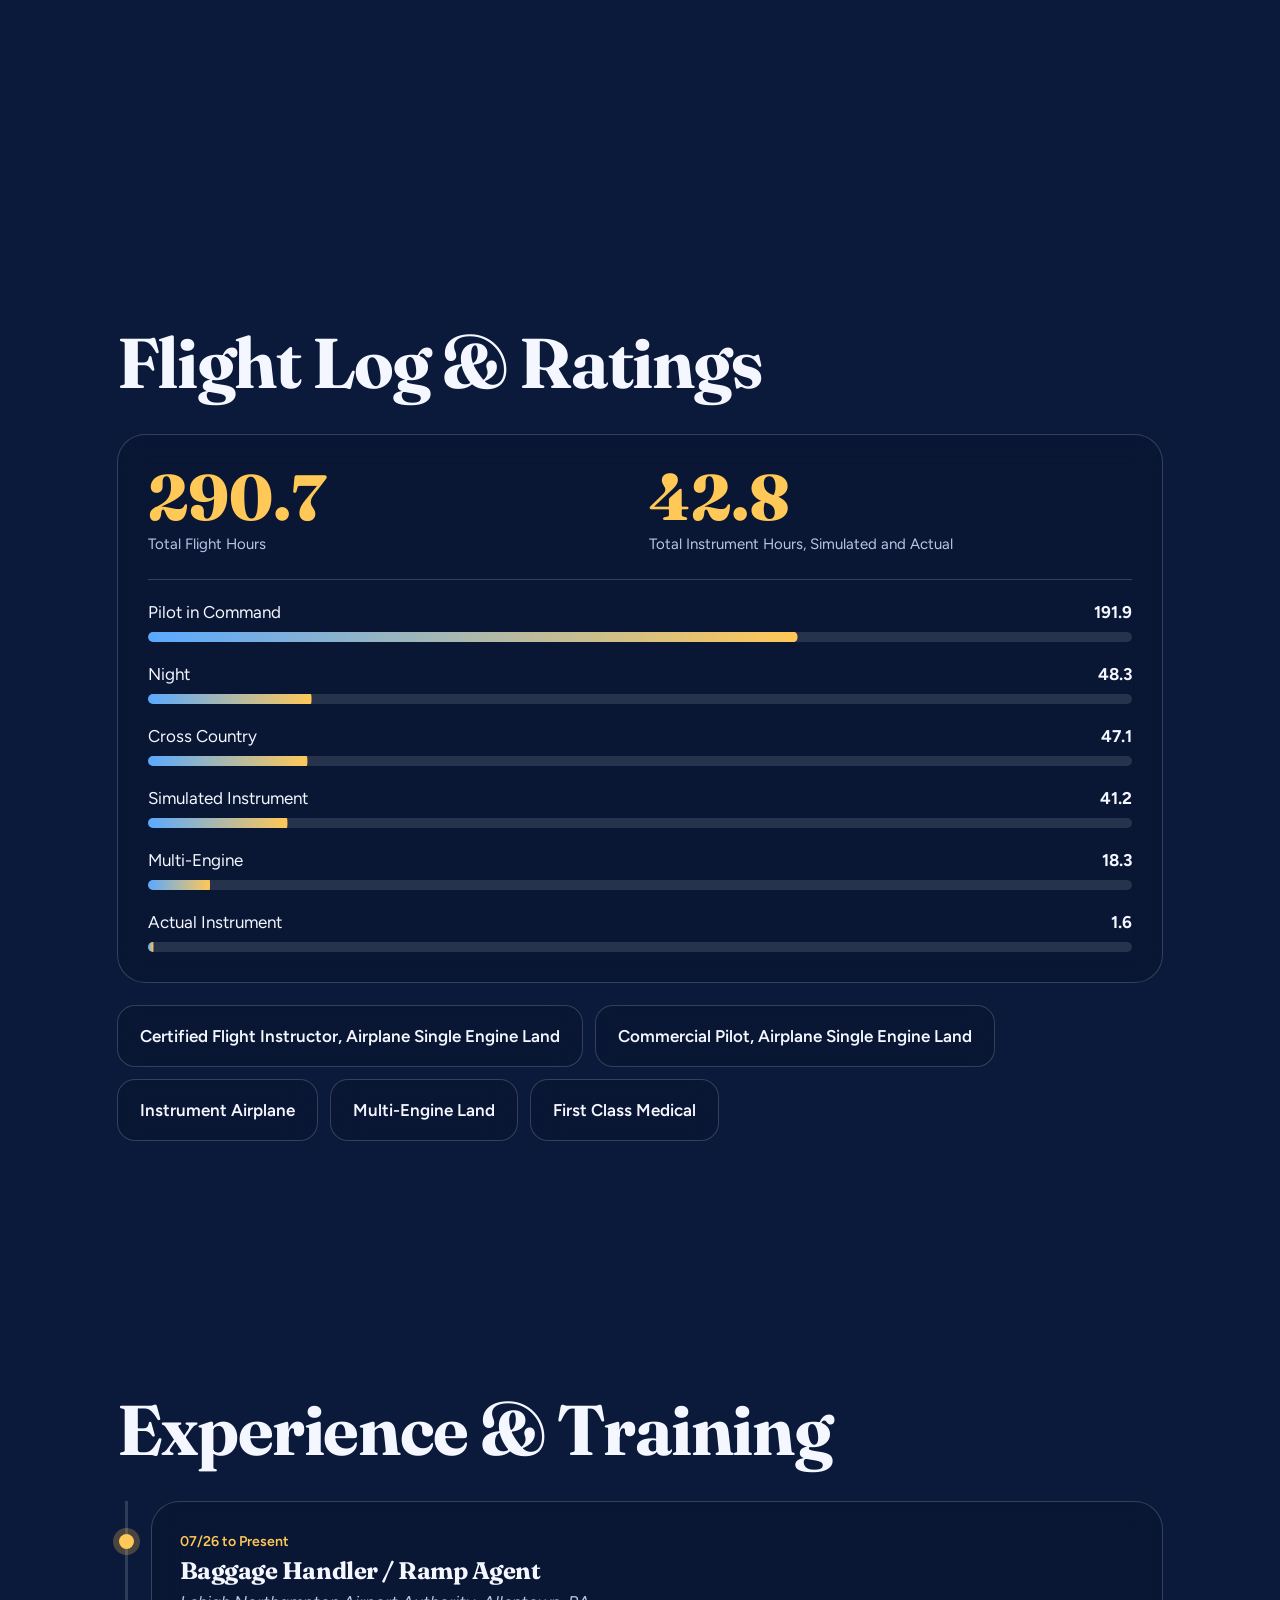
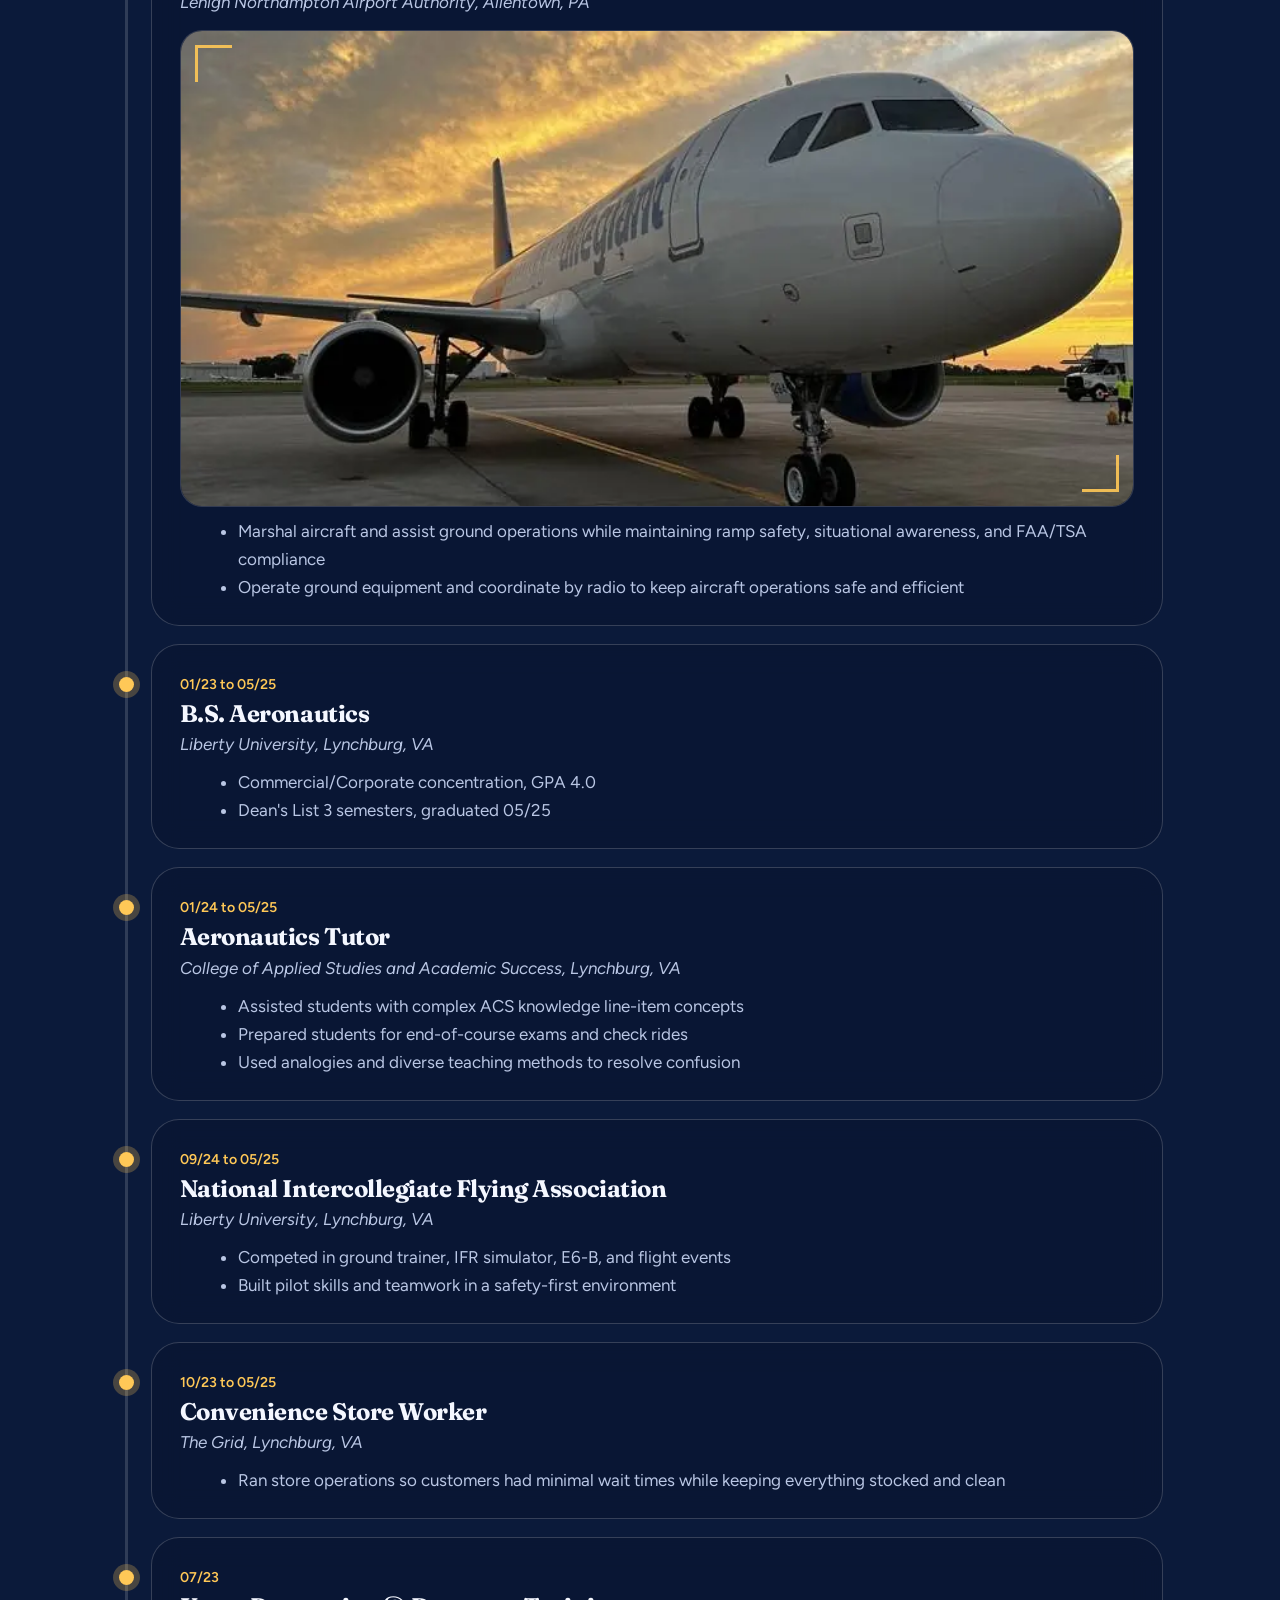
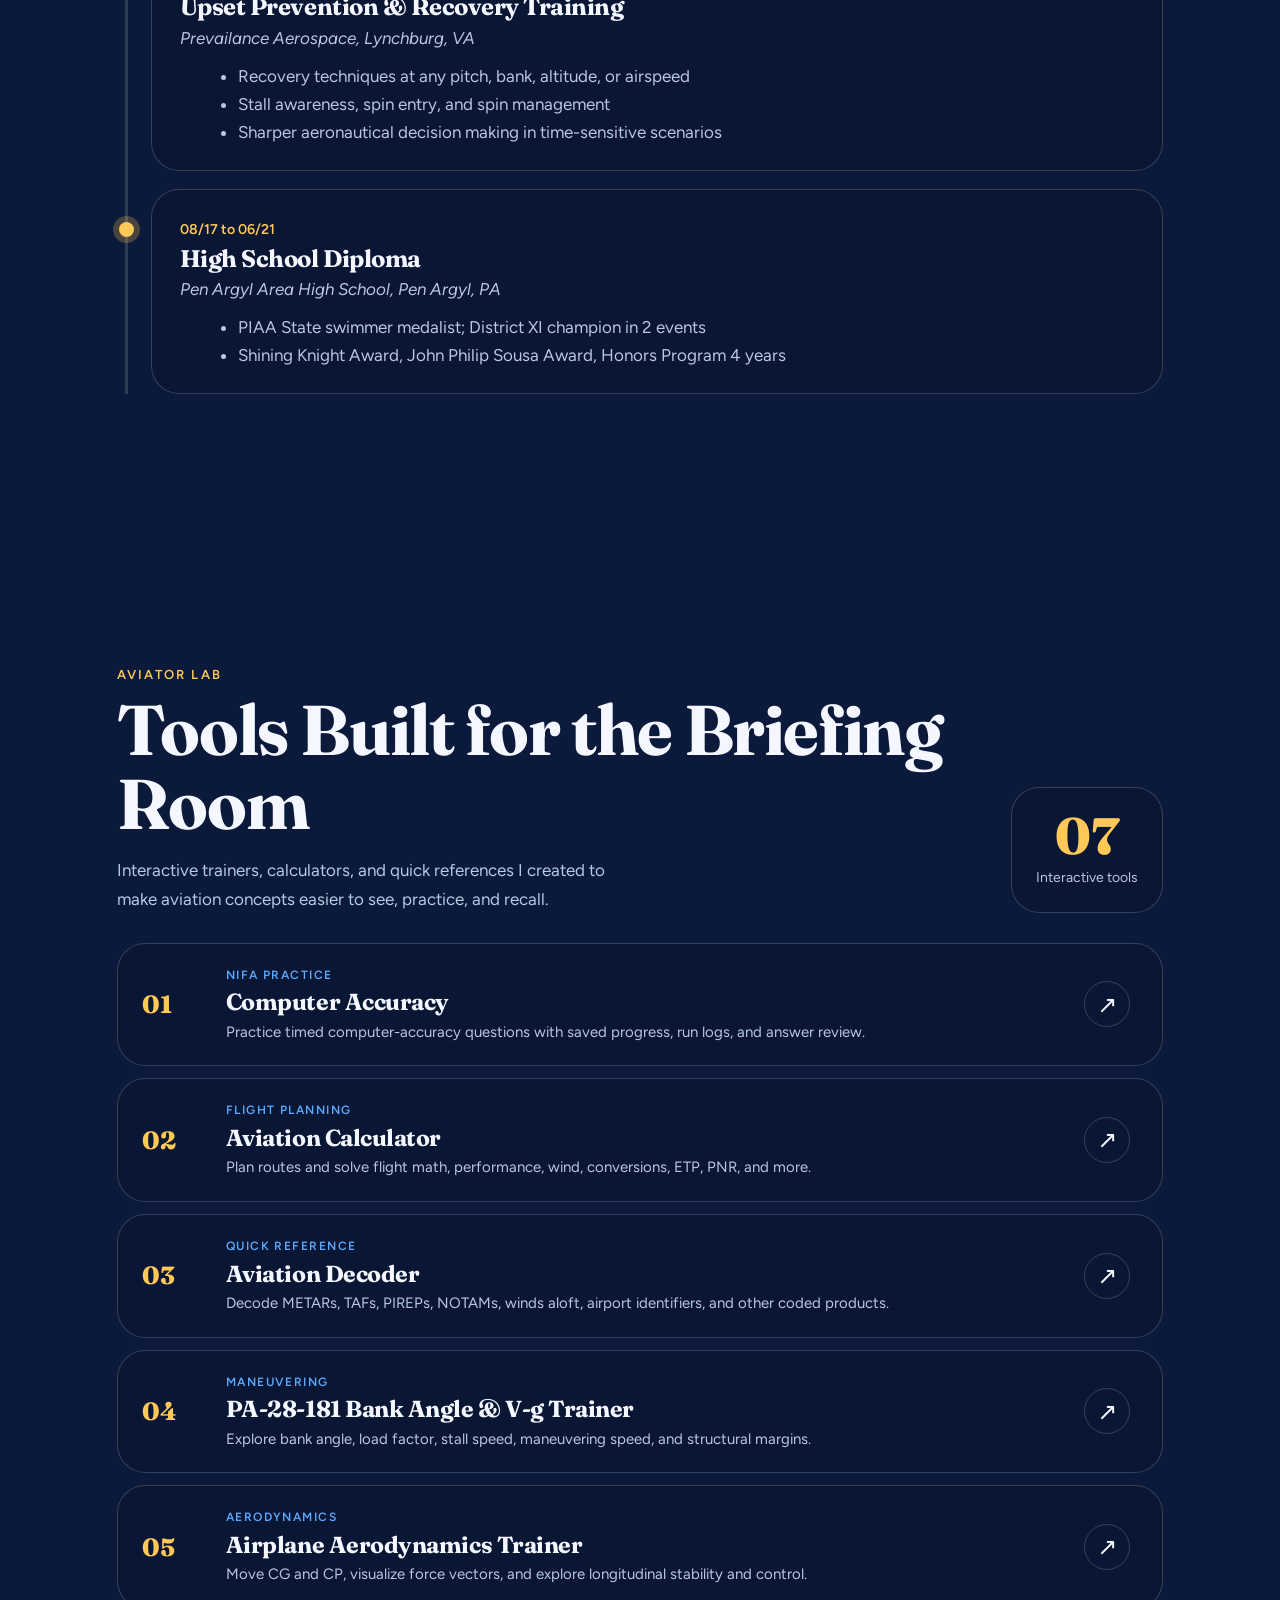
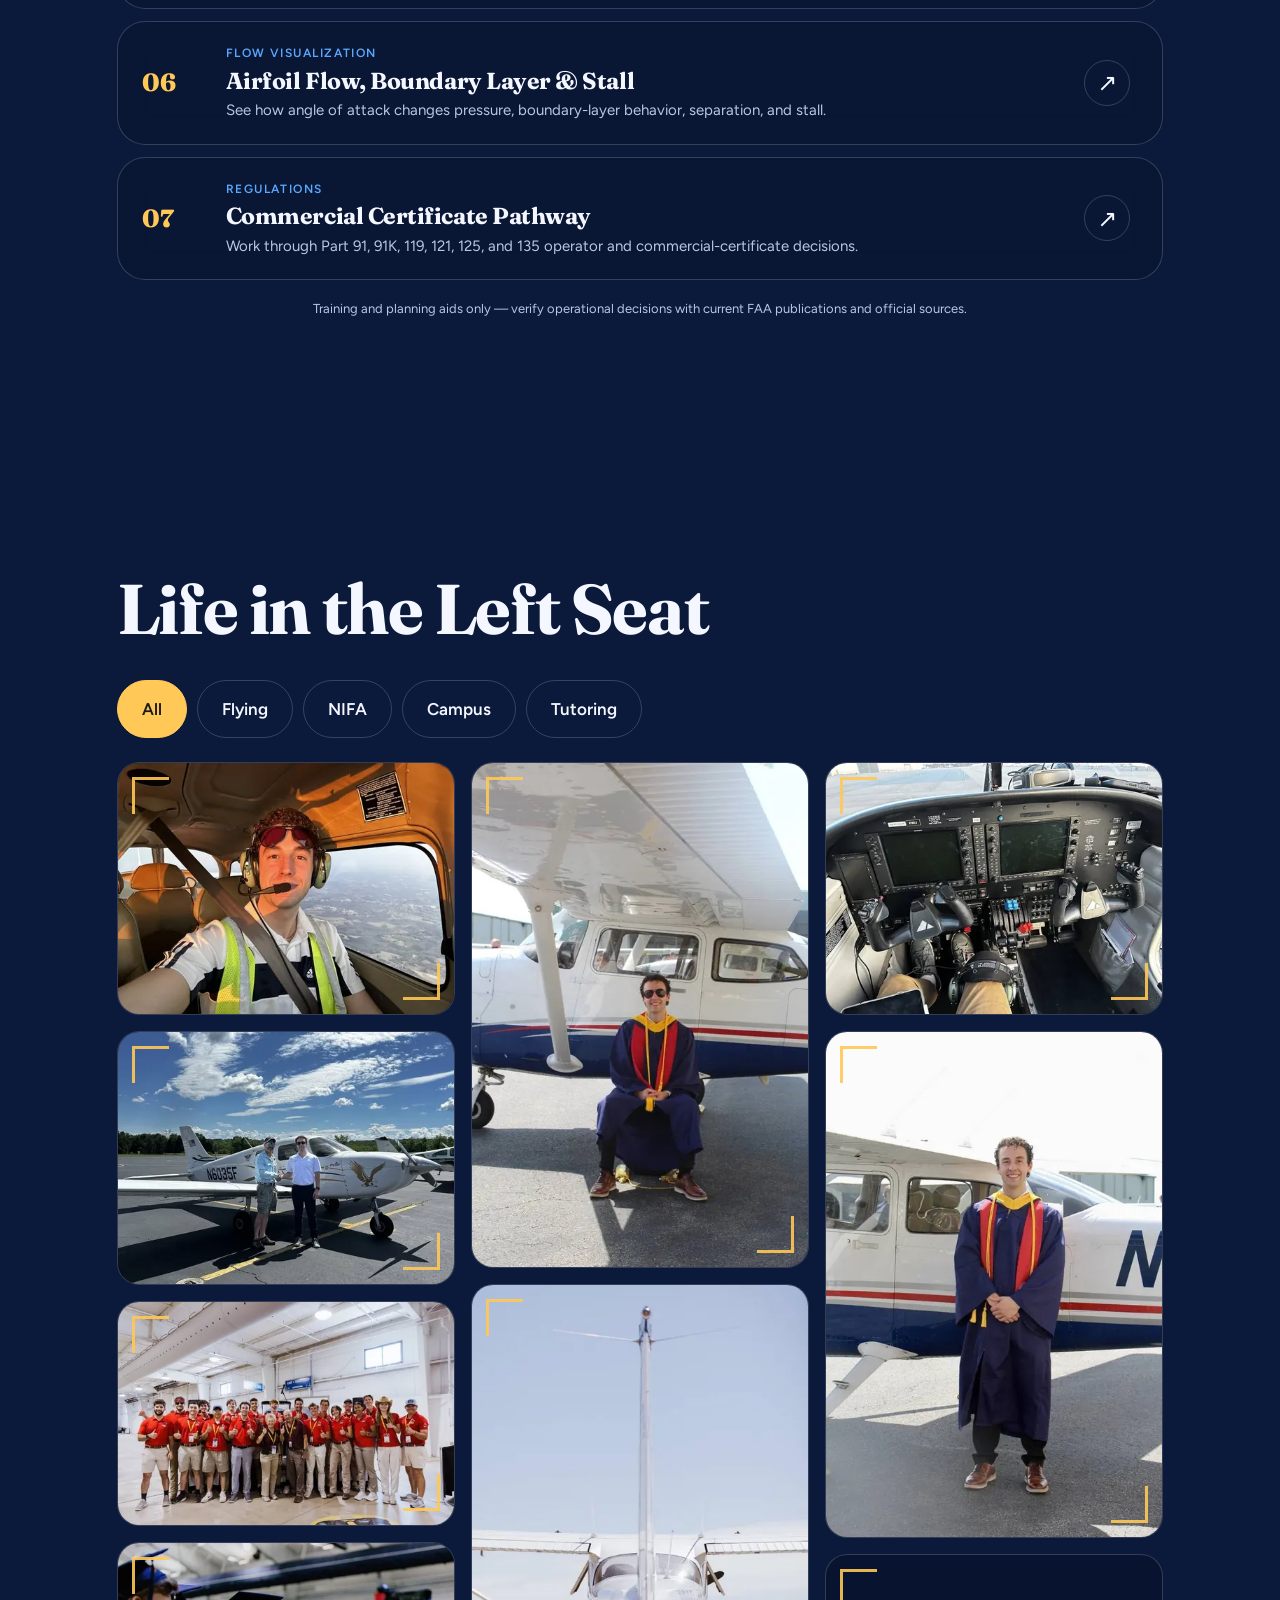
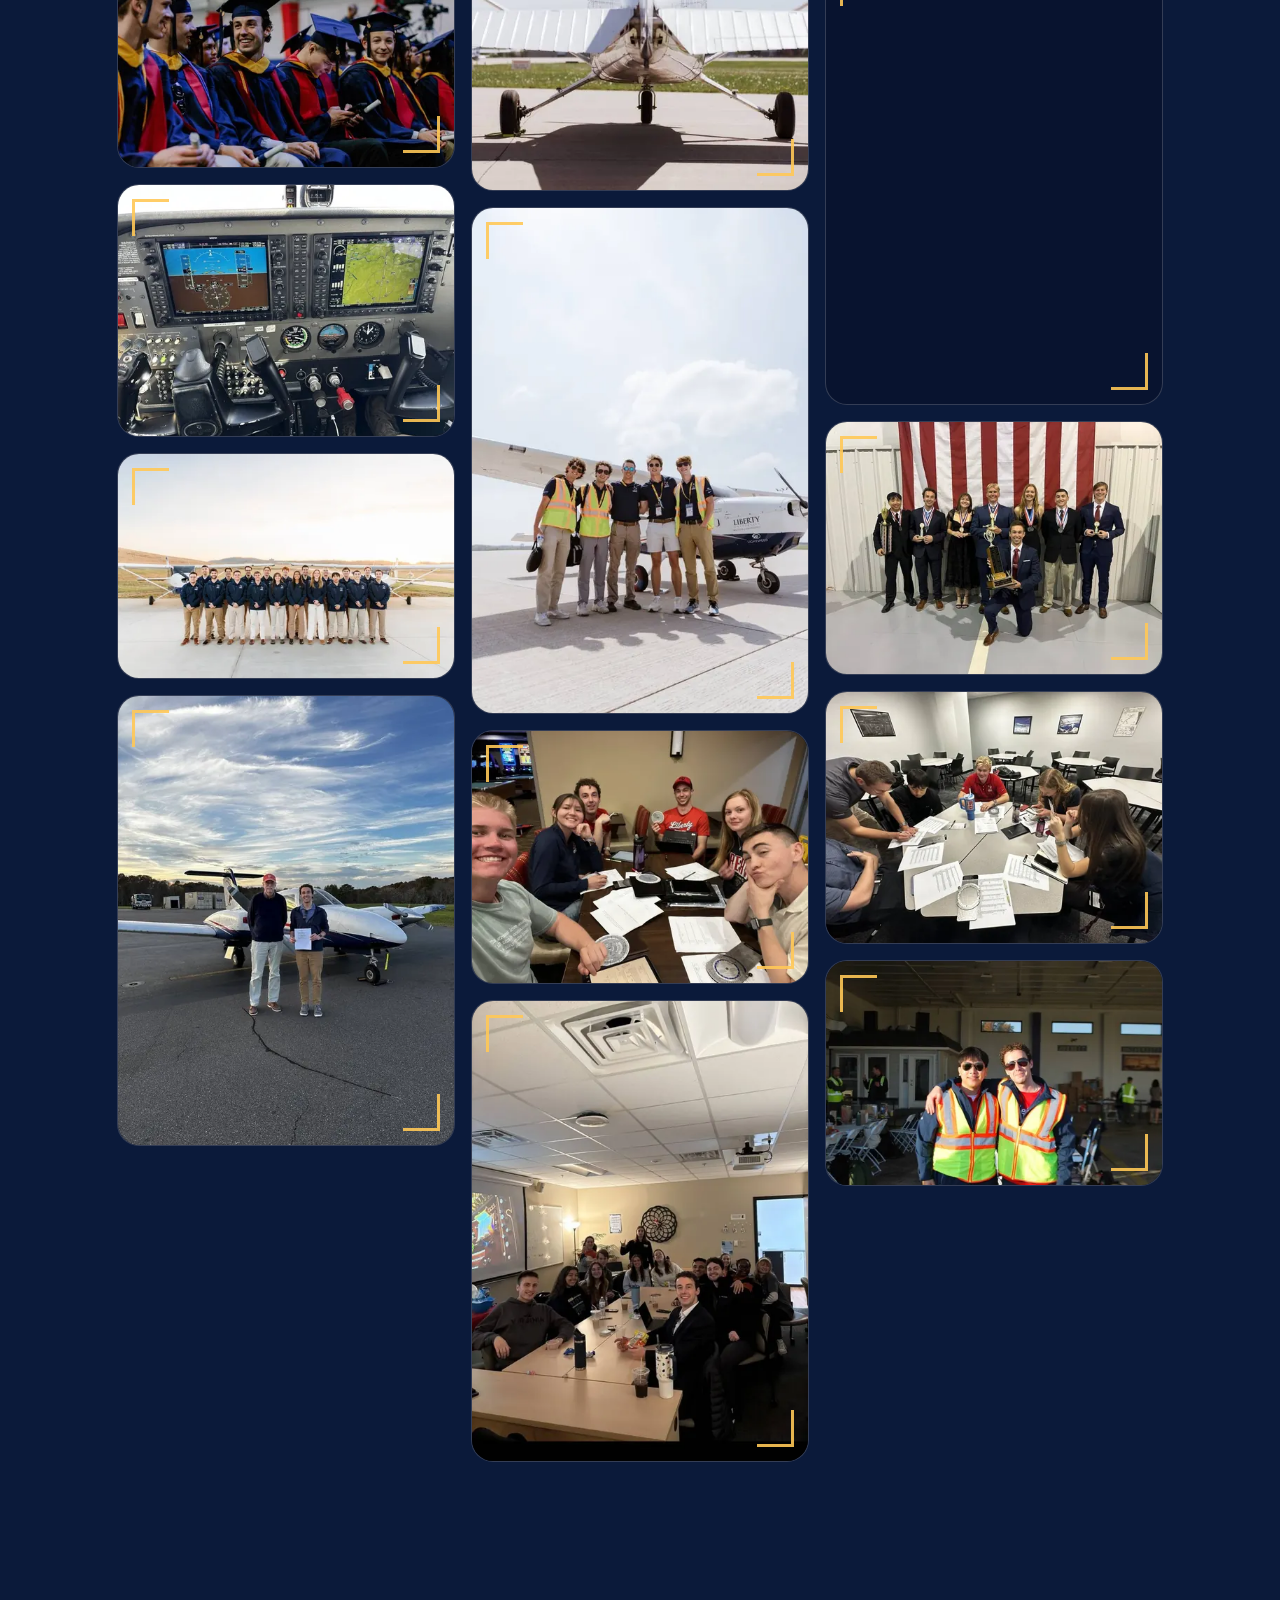
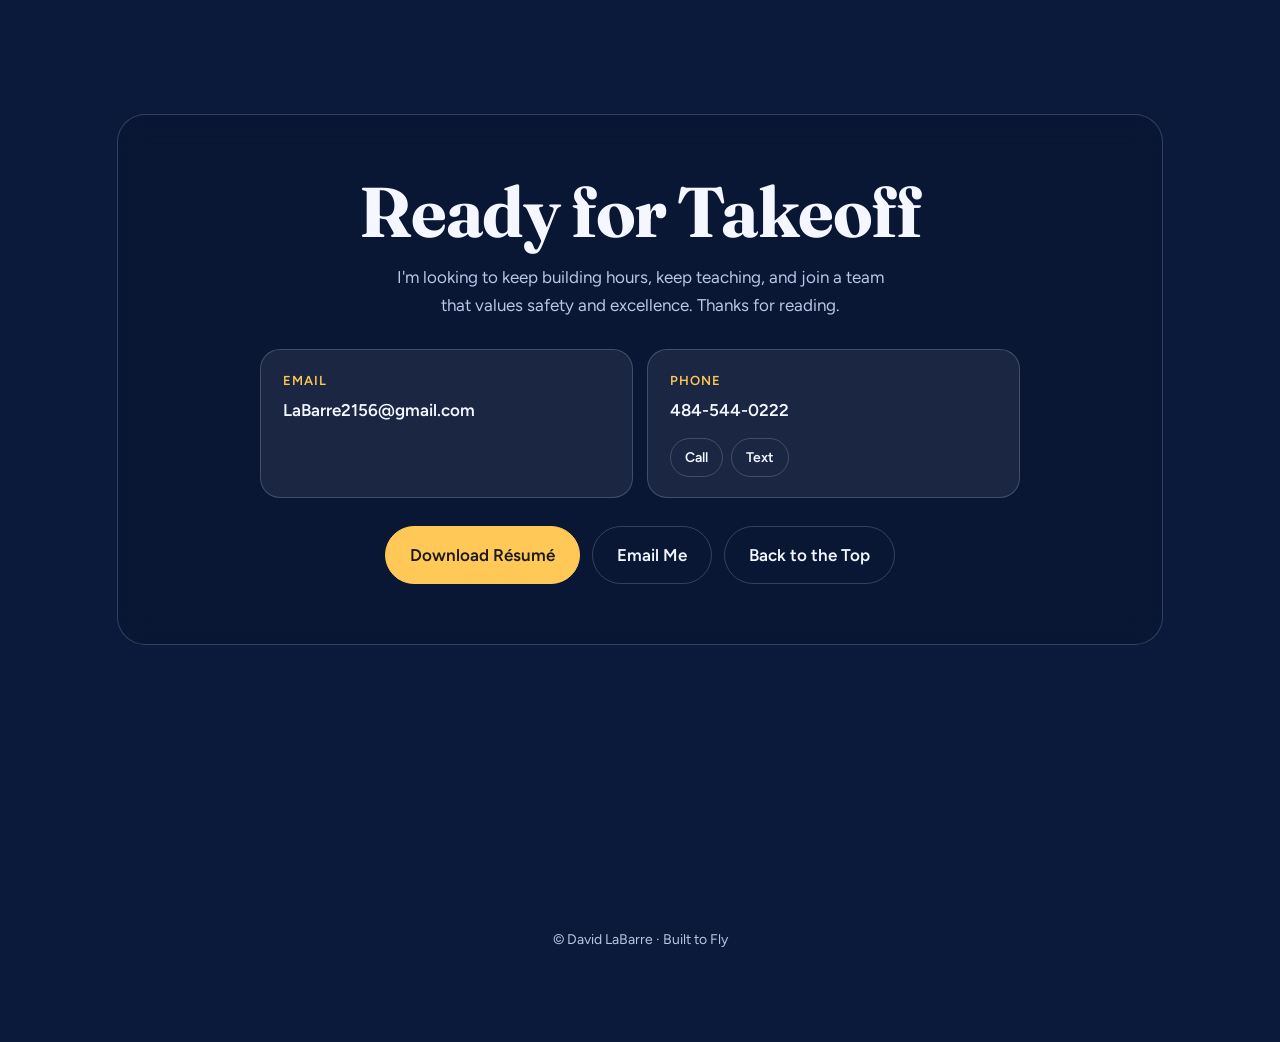
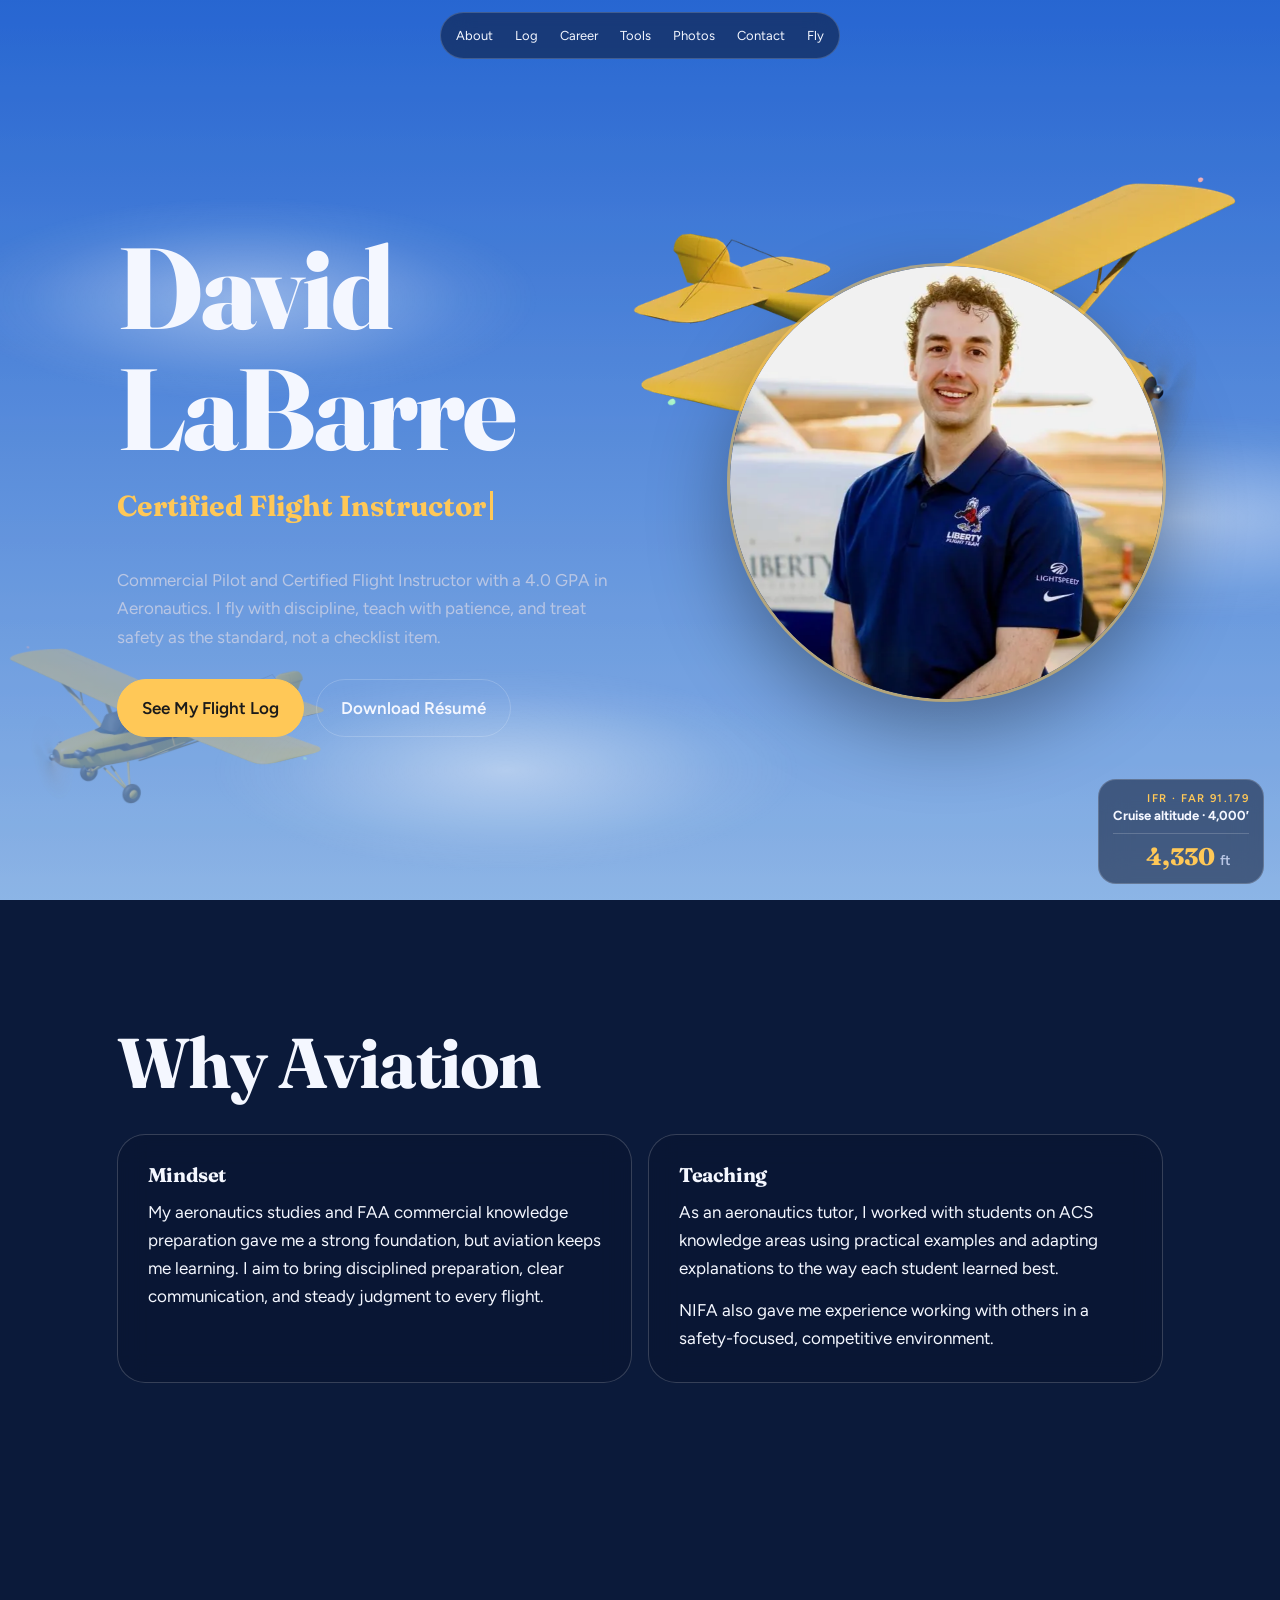
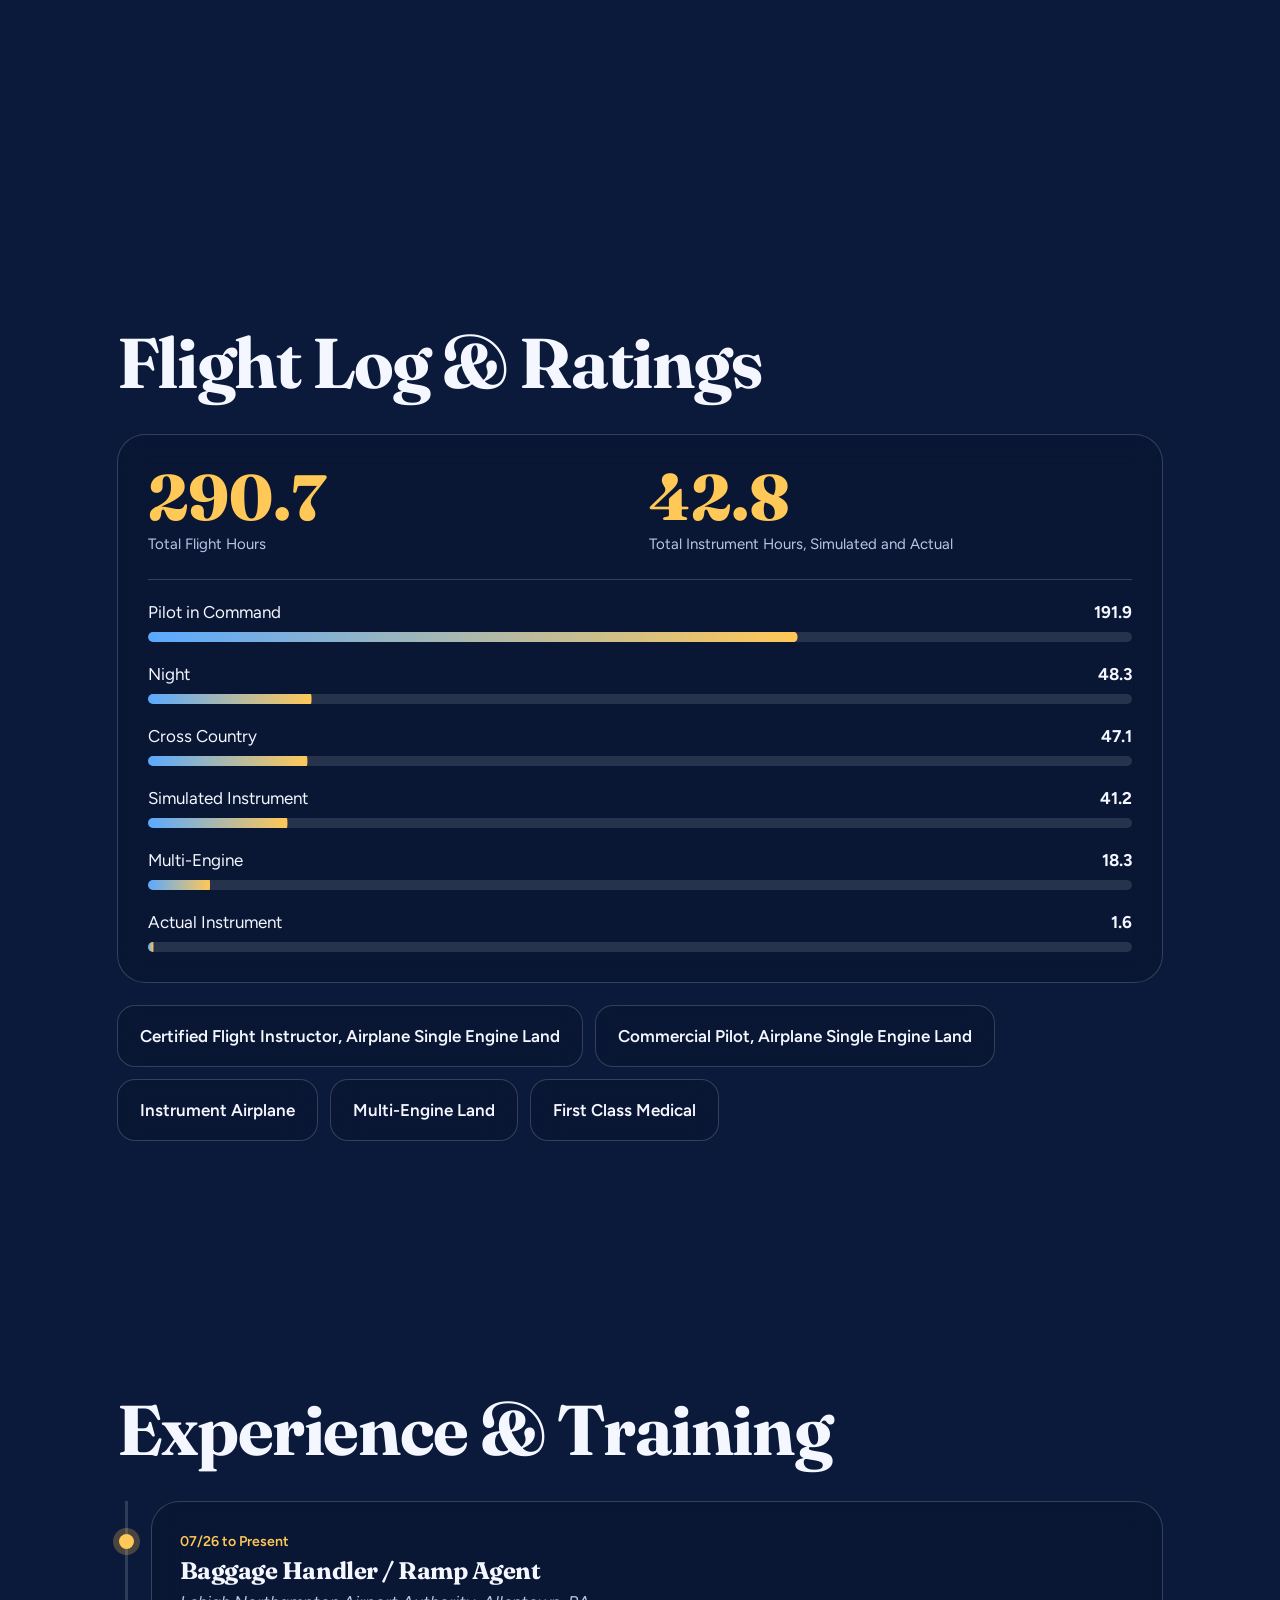
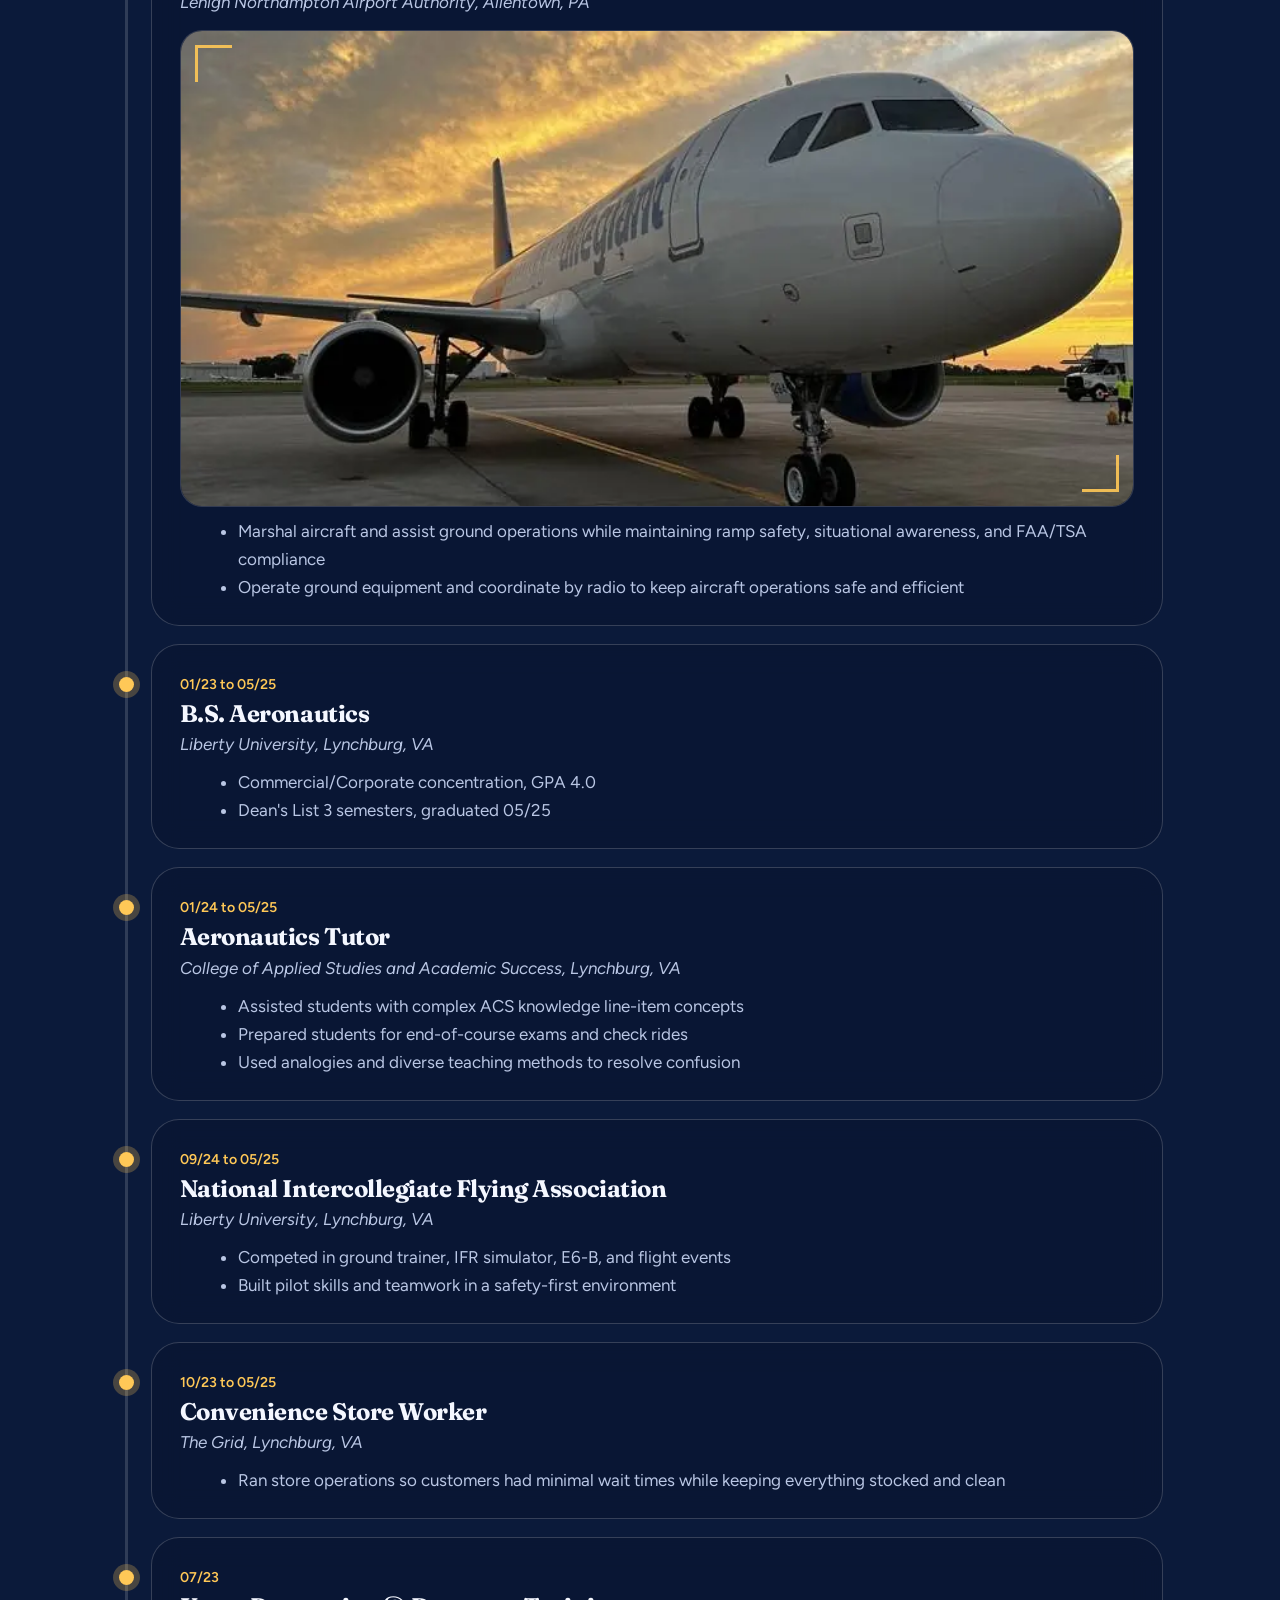
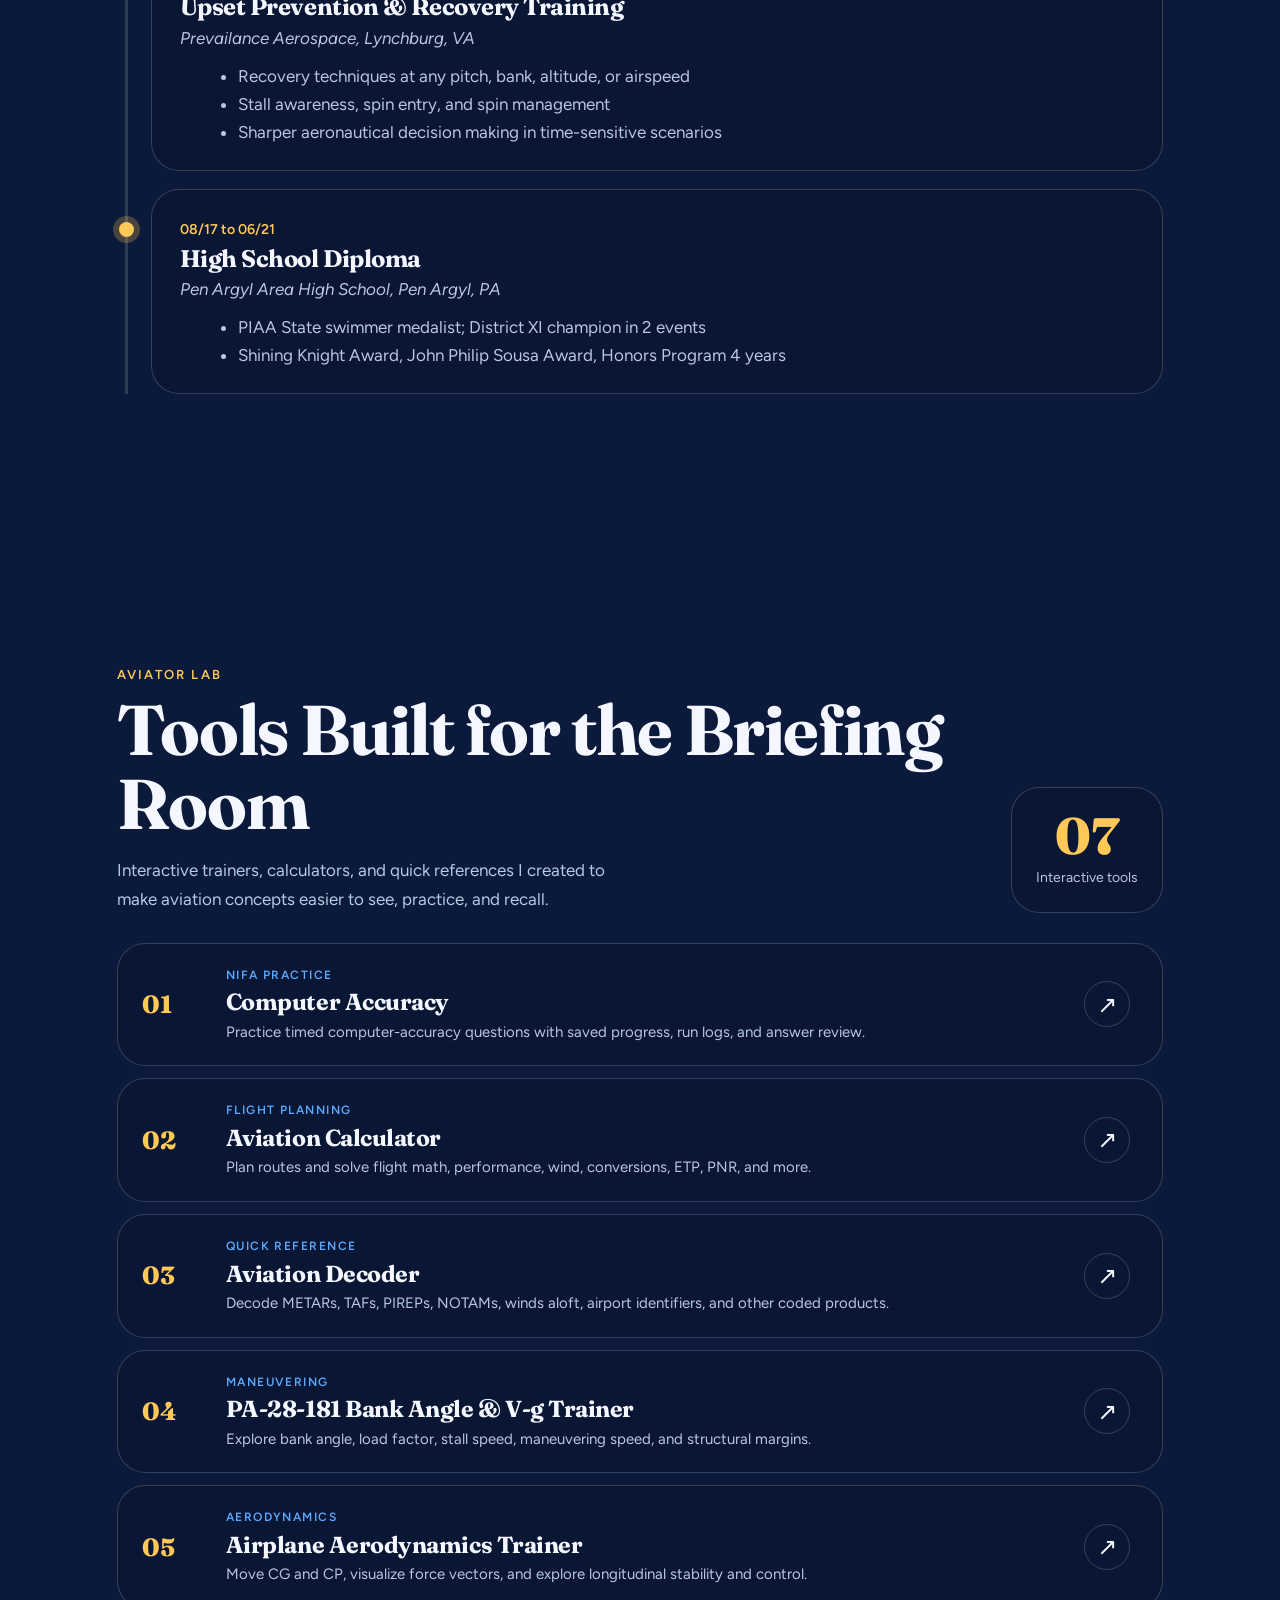
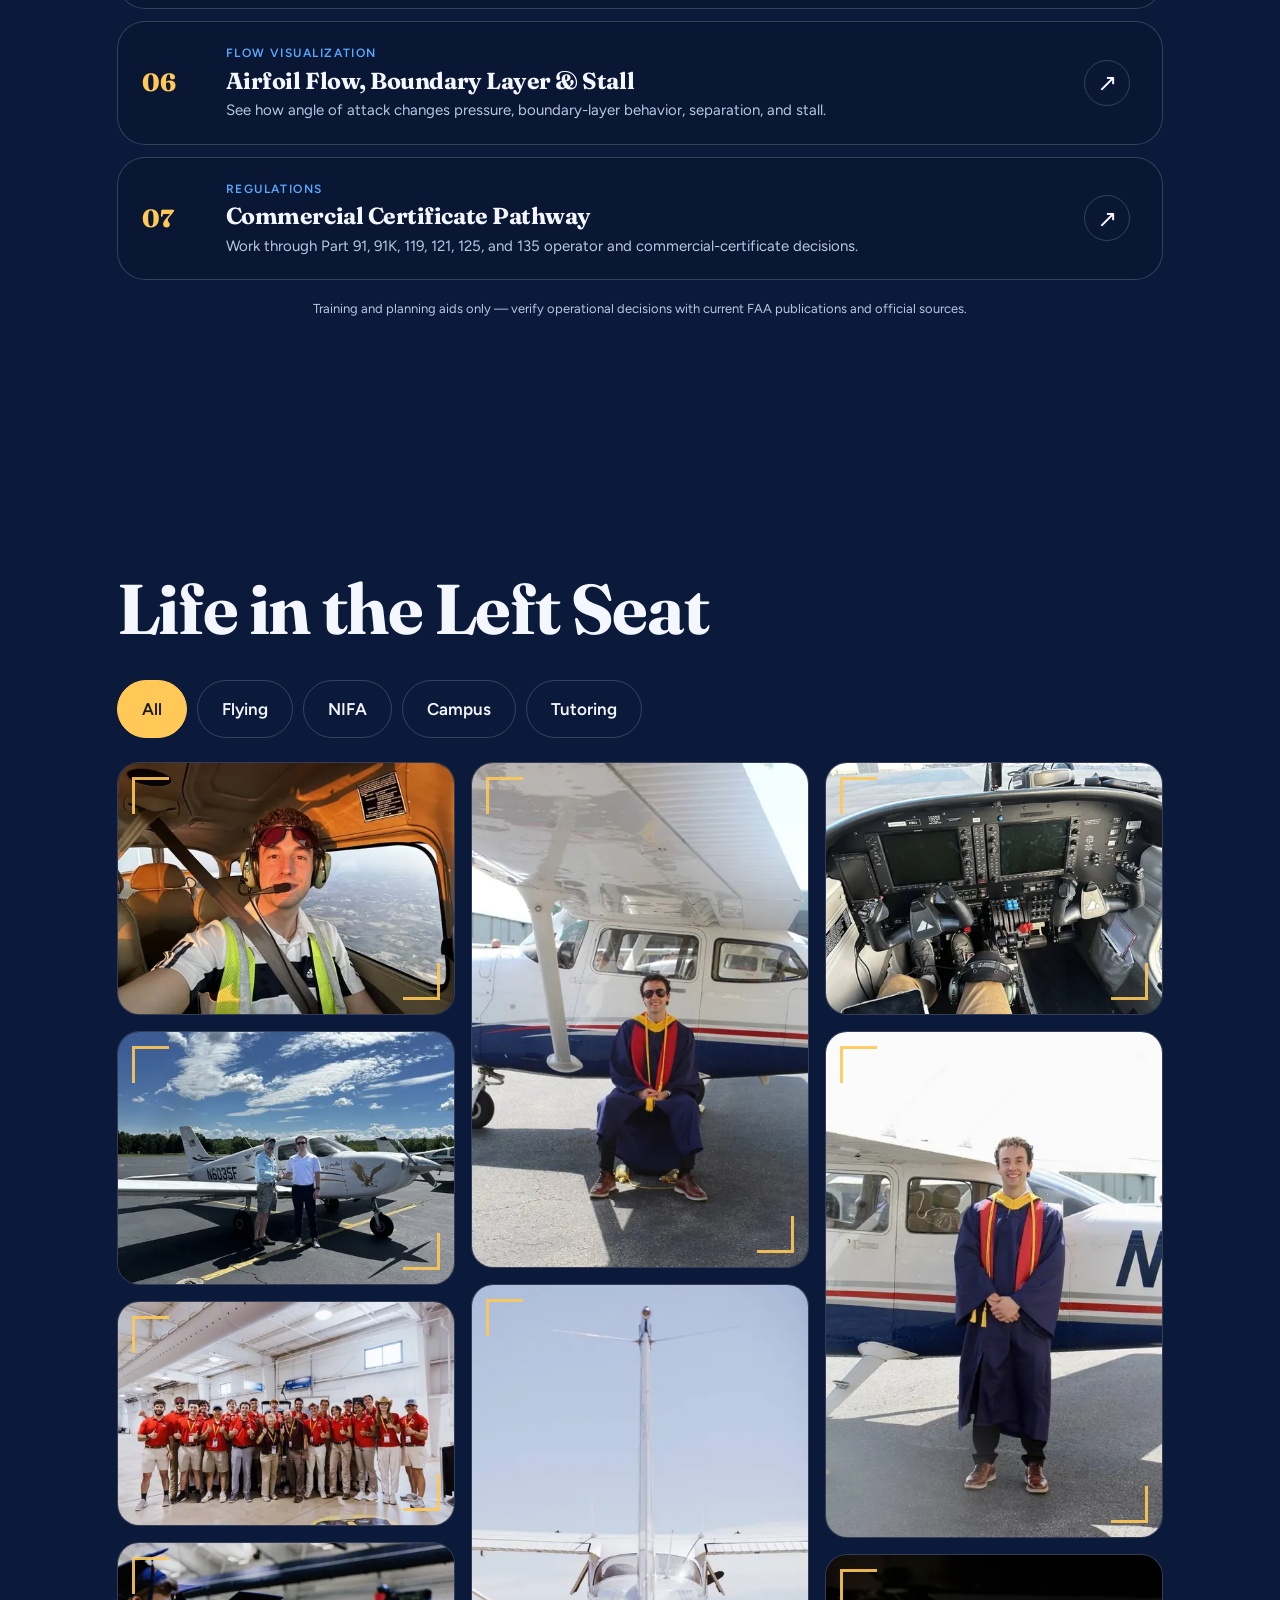
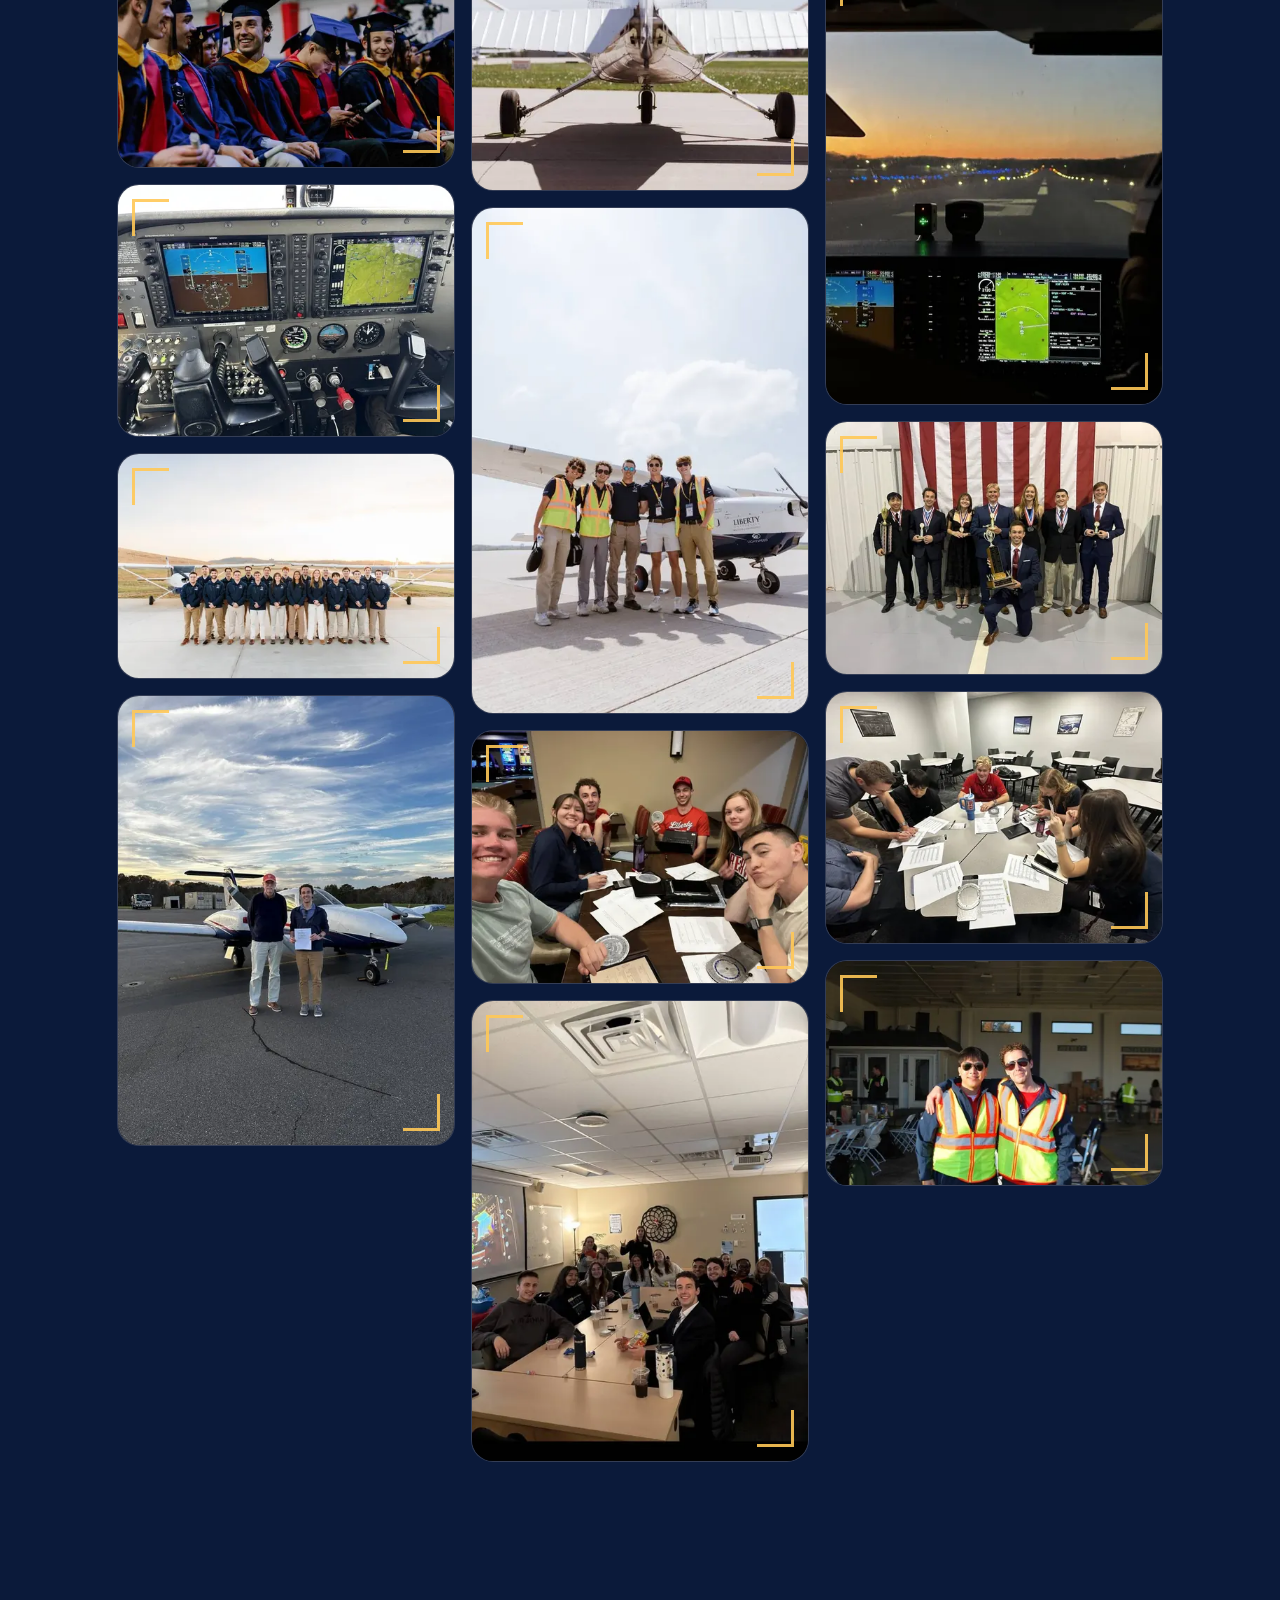
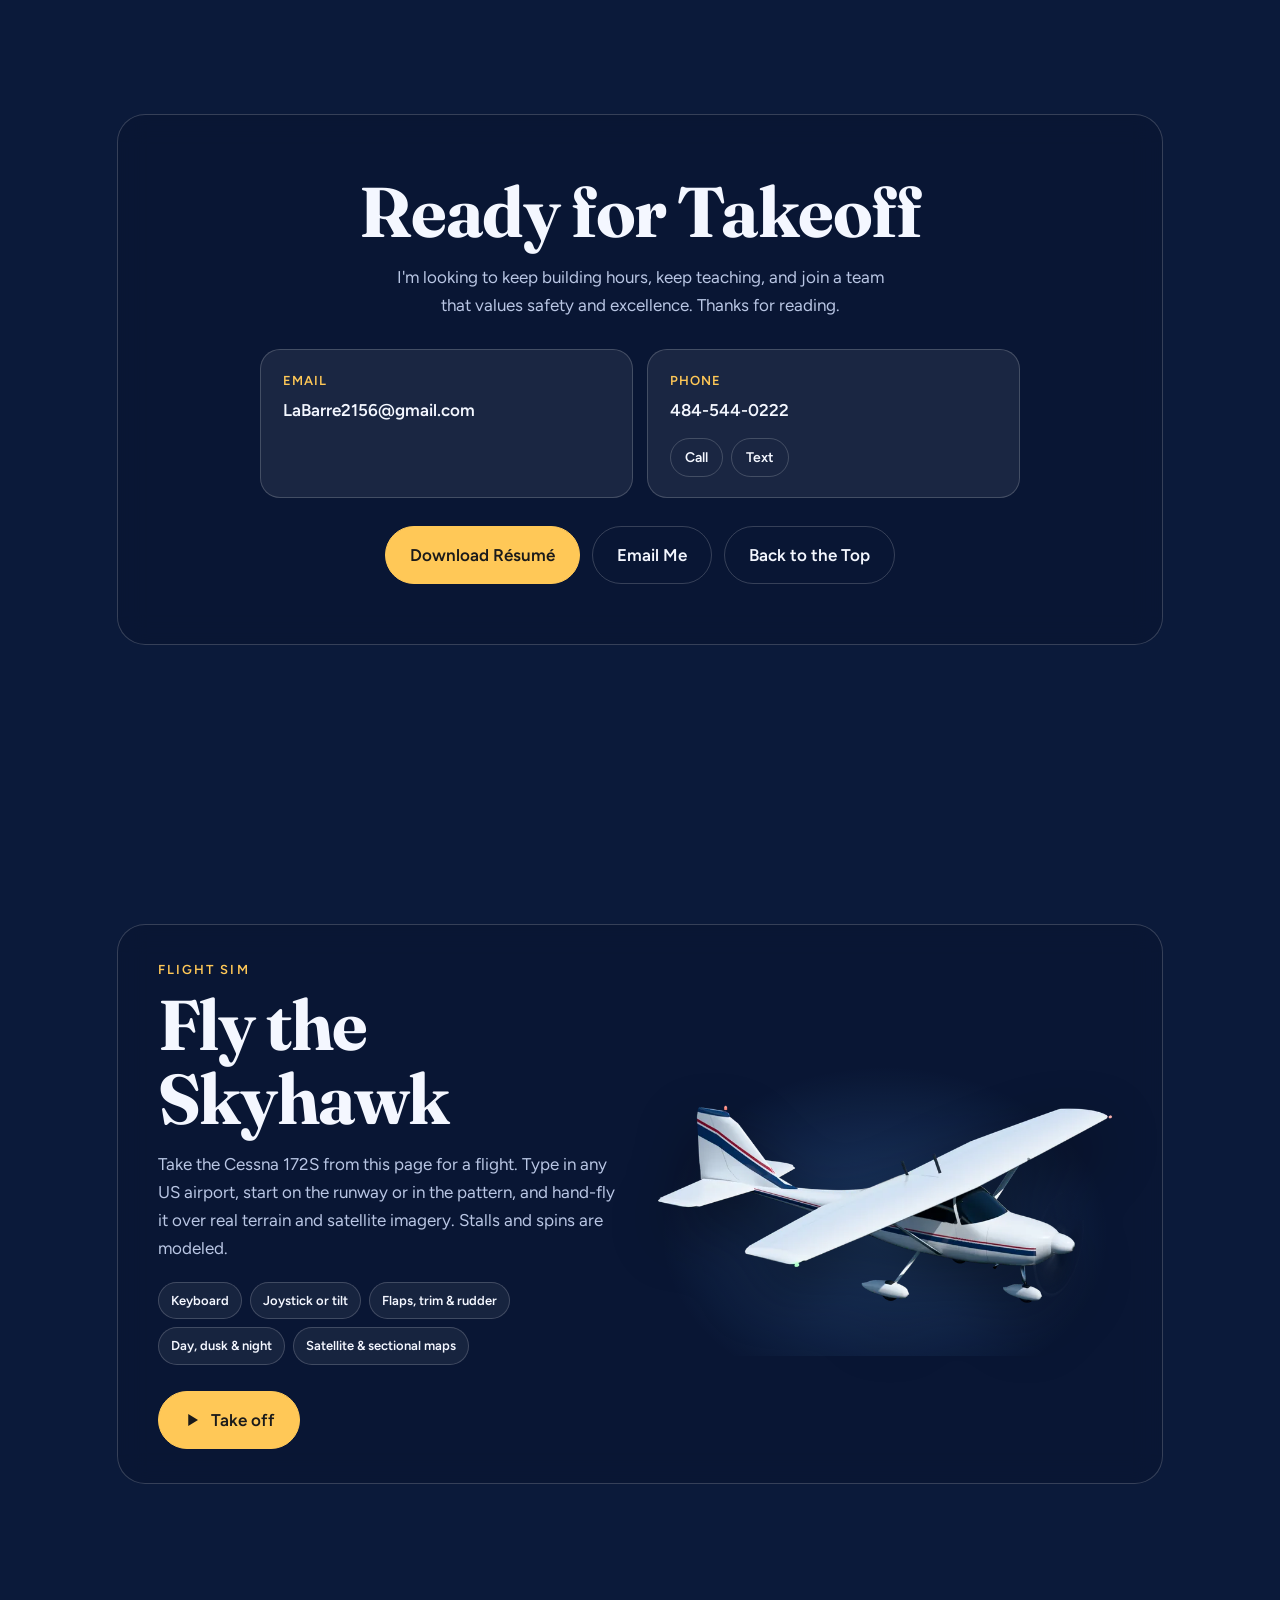
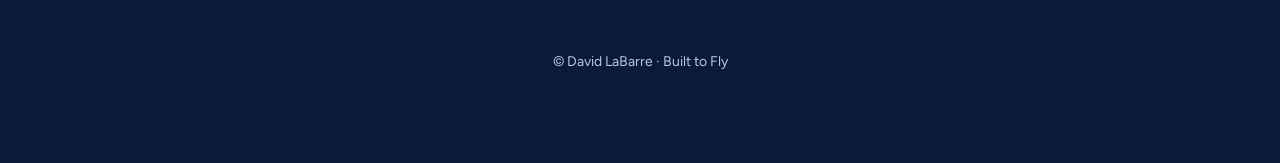
